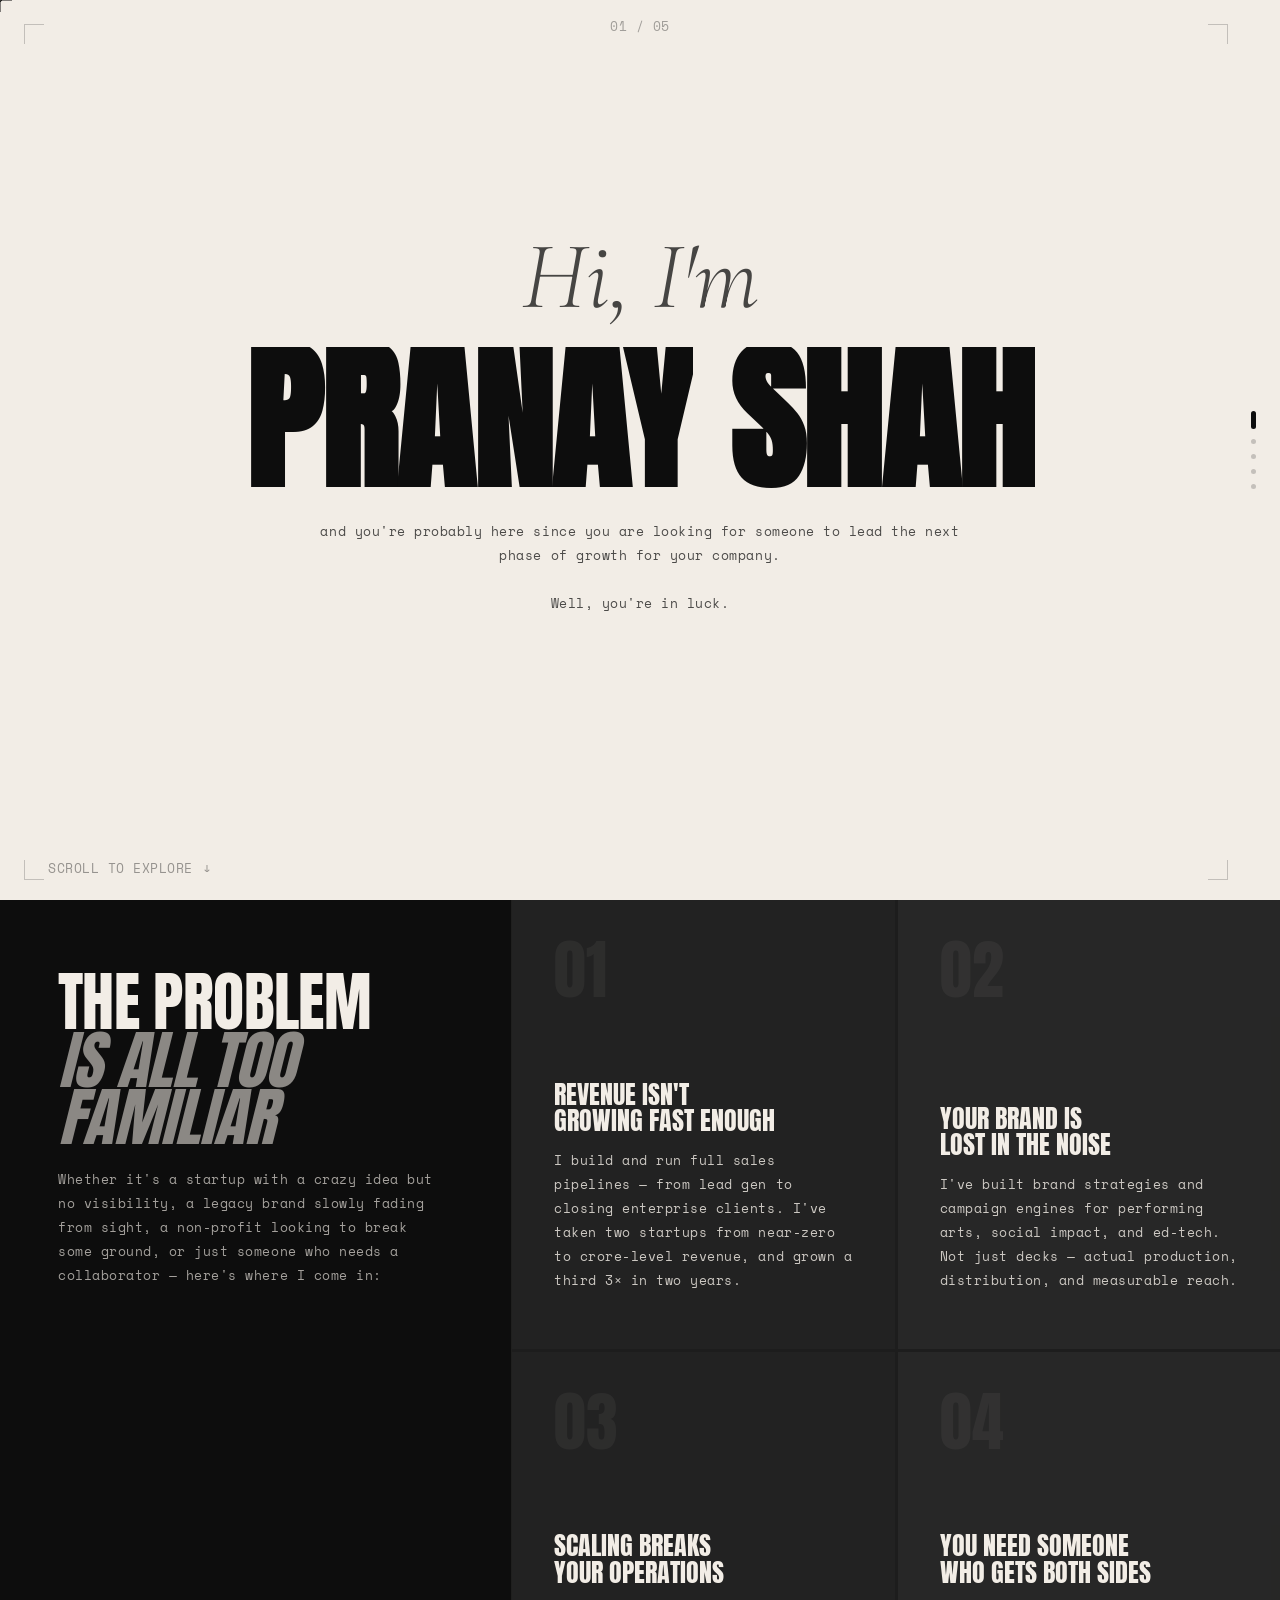
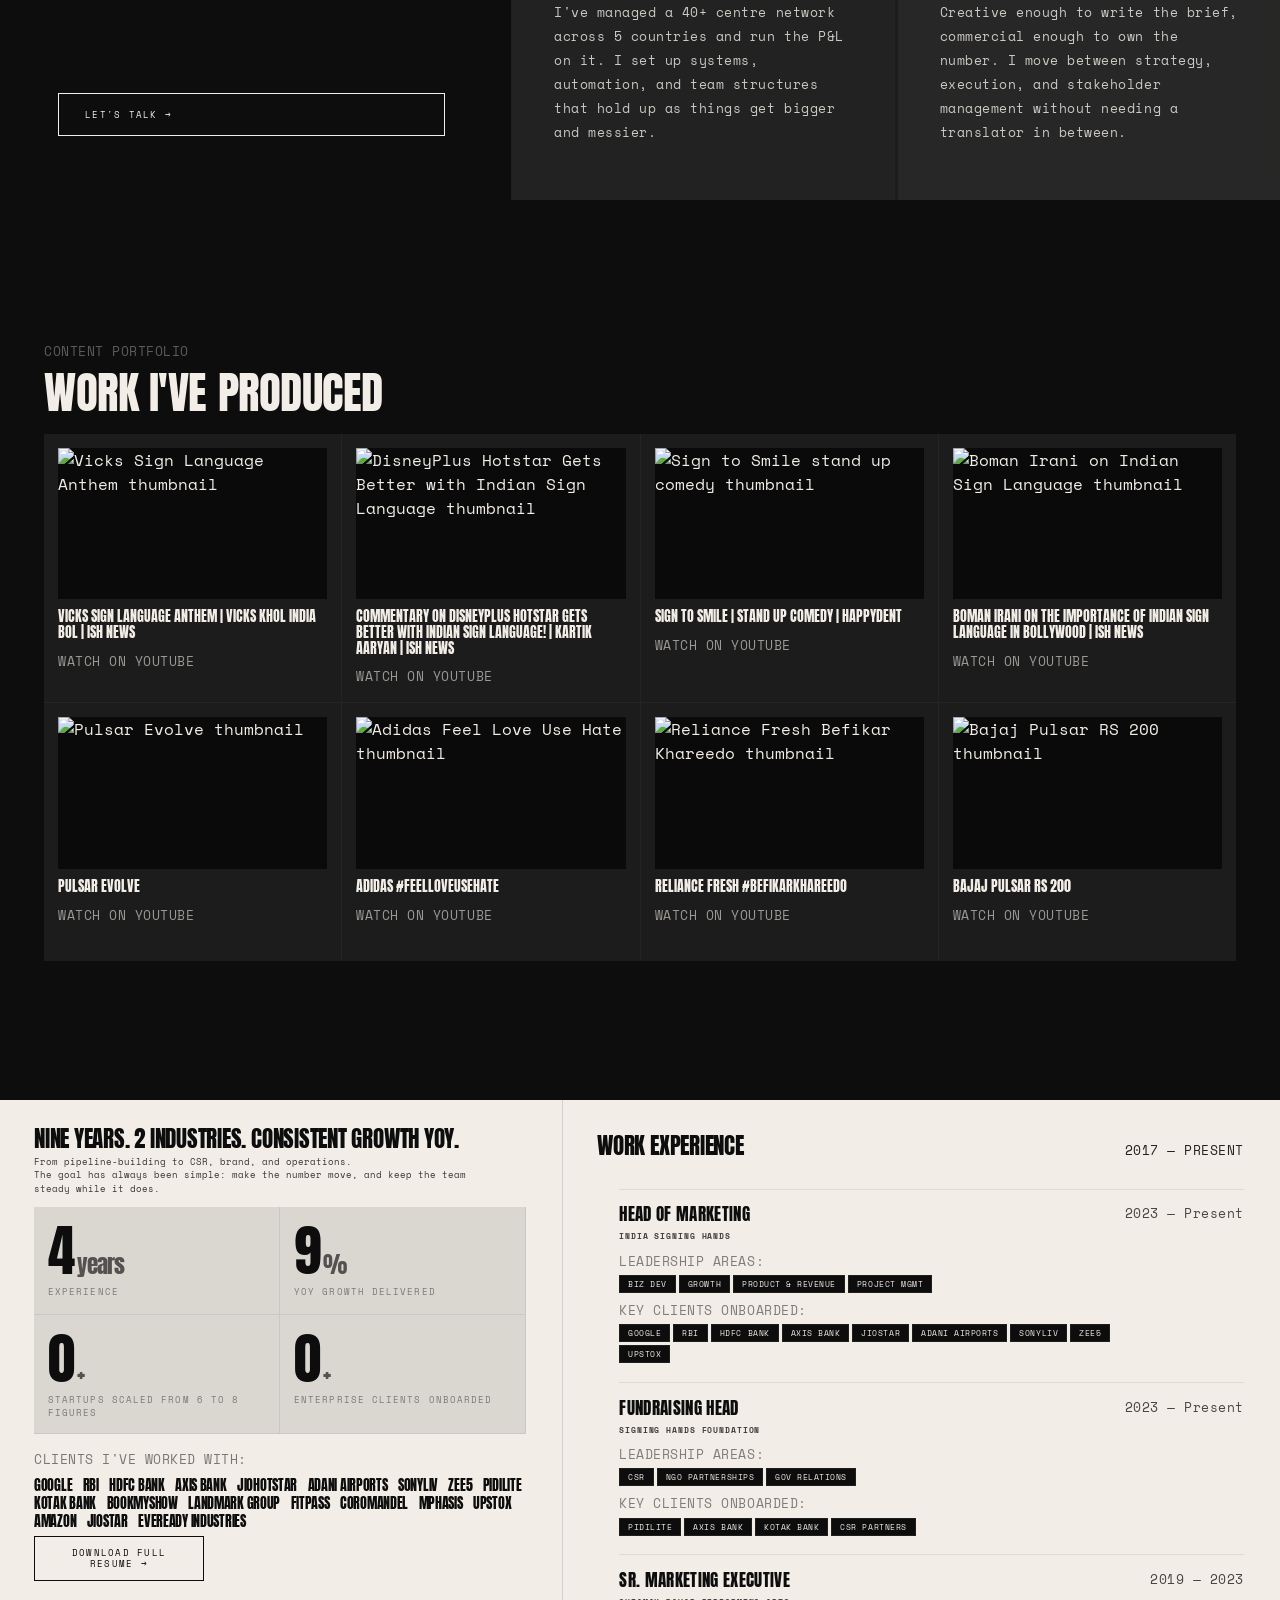
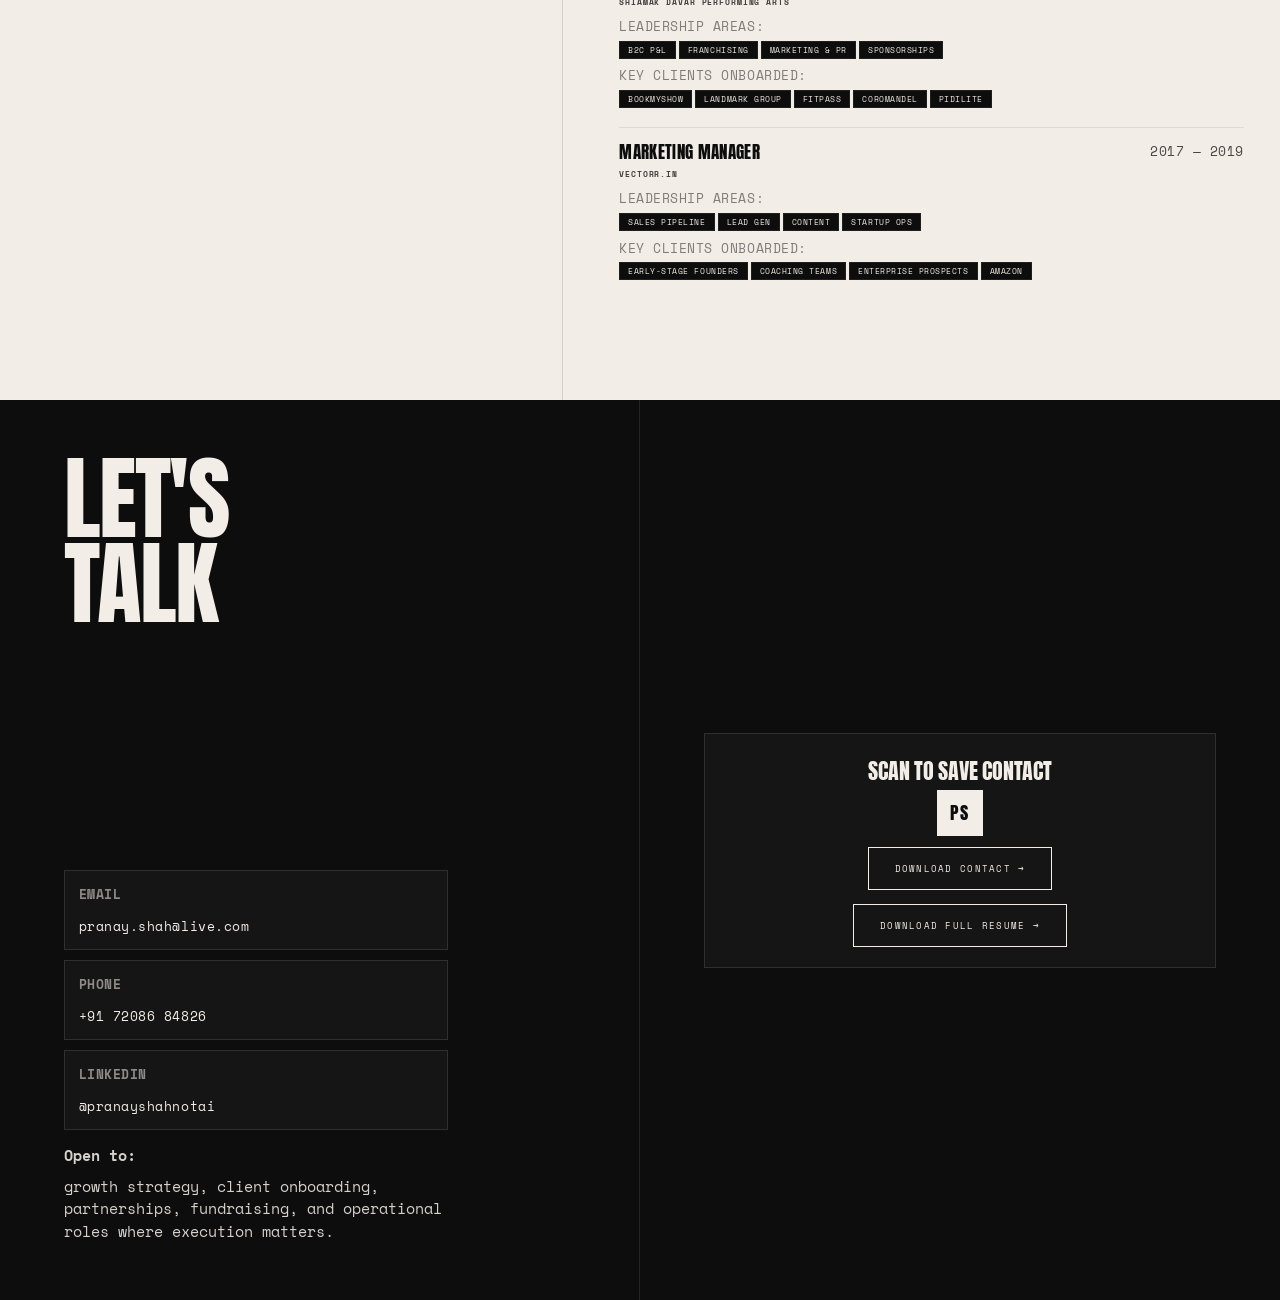
==== index.html @ 1b932277 "Place slide 4 stats block before work experience" ====
<!DOCTYPE html>
<html lang="en">

<head>
  <meta charset="UTF-8" />
  <meta name="viewport" content="width=device-width, initial-scale=1.0" />
  <title>Pranay Shah — Marketing & Business Development</title>
  <link rel="preconnect" href="https://fonts.googleapis.com" />
  <link
    href="https://fonts.googleapis.com/css2?family=Anton&family=Cormorant+Garamond:ital,wght@1,300&family=Space+Mono:ital,wght@0,400;0,700;1,400&display=swap"
    rel="stylesheet" />
  <script src="https://cdnjs.cloudflare.com/ajax/libs/qrcodejs/1.0.0/qrcode.min.js"></script>
  <style>
    :root {
      --light: #f2ede6;
      --dark: #0d0d0d;
      --mid: #1c1c1c;
      --bl: rgba(13, 13, 13, 0.1);
      --bd: rgba(242, 237, 230, 0.1);
      --ease: cubic-bezier(0.16, 1, 0.3, 1);
    }

    *,
    *::before,
    *::after {
      box-sizing: border-box;
      margin: 0;
      padding: 0;
    }

    html,
    body {
      width: 100%;
      min-height: 100%;
      background: var(--light);
      overflow-x: hidden;
      overflow-y: auto;
      scroll-behavior: smooth;
    }

    body {
      font-family: 'Space Mono', monospace;
      cursor: none;
    }

    /* CROSSHAIR */
    #xh {
      position: fixed;
      pointer-events: none;
      z-index: 9999;
      width: 24px;
      height: 24px;
      transform: translate(-50%, -50%);
    }

    #xh::before,
    #xh::after {
      content: '';
      position: absolute;
      background: var(--dark);
      transition: background .3s;
    }

    #xh::before {
      width: 1px;
      height: 100%;
      left: 50%;
      top: 0;
      transform: translateX(-50%);
    }

    #xh::after {
      width: 100%;
      height: 1px;
      top: 50%;
      left: 0;
      transform: translateY(-50%);
    }

    #xh .xc {
      position: absolute;
      width: 4px;
      height: 4px;
      border: 1px solid var(--dark);
      border-radius: 50%;
      top: 50%;
      left: 50%;
      transform: translate(-50%, -50%);
      background: transparent;
      transition: all .3s;
    }

    body.ind #xh::before,
    body.ind #xh::after {
      background: var(--light);
    }

    body.ind #xh .xc {
      border-color: var(--light);
    }

    body:has(a:hover, button:hover) #xh .xc {
      width: 10px;
      height: 10px;
      background: var(--dark);
    }

    body.ind:has(a:hover, button:hover) #xh .xc {
      background: var(--light);
    }

    /* TRACK */
    #vp {
      position: relative;
      width: 100%;
      overflow: visible;
    }

    #track {
      display: block;
      width: 100%;
      height: auto;
      transform: none !important;
    }

    /* PANELS */
    .panel {
      width: 100%;
      min-height: 100vh;
      position: relative;
      overflow: visible;
      display: flex;
      flex-direction: column;
    }

    .light {
      background: var(--light);
      color: var(--dark);
    }

    .dark {
      background: var(--dark);
      color: var(--light);
    }

    /* PROGRESS BAR */
    #pbar {
      position: fixed;
      bottom: 0;
      left: 0;
      height: 2px;
      background: var(--dark);
      z-index: 300;
      transform-origin: left;
      transform: scaleX(0);
      width: 100%;
      transition: background .4s;
    }

    body.ind #pbar {
      background: rgba(242, 237, 230, .6);
    }

    /* PANEL INDEX */
    #pidx {
      position: fixed;
      top: 14px;
      left: 50%;
      transform: translateX(-50%);
      font-family: 'Space Mono', monospace;
      font-size: 10px;
      letter-spacing: .18em;
      opacity: .35;
      z-index: 200;
      color: var(--dark);
      transition: color .4s;
      pointer-events: none;
    }

    body.ind #pidx {
      color: var(--light);
    }

    /* NAV DOTS */
    #dots {
      position: fixed;
      right: 24px;
      top: 50%;
      transform: translateY(-50%);
      display: flex;
      flex-direction: column;
      gap: 10px;
      z-index: 200;
    }

    .db {
      width: 5px;
      height: 5px;
      border-radius: 50%;
      background: rgba(13, 13, 13, .2);
      border: none;
      cursor: none;
      transition: all .3s;
    }

    .db.on {
      background: var(--dark);
      height: 18px;
      border-radius: 3px;
    }

    body.ind .db {
      background: rgba(242, 237, 230, .2);
    }

    body.ind .db.on {
      background: var(--light);
    }

    /* SCROLL HINT */
    #hint {
      position: fixed;
      bottom: 20px;
      left: 48px;
      font-family: 'Space Mono', monospace;
      font-size: 9px;
      letter-spacing: .18em;
      text-transform: uppercase;
      opacity: .4;
      z-index: 200;
      display: flex;
      align-items: center;
      gap: 10px;
      transition: opacity .5s, color .4s;
      color: var(--dark);
    }

    #hint.hide {
      opacity: 0;
      pointer-events: none;
    }

    body.ind #hint {
      color: var(--light);
    }

    .ha {
      animation: ap 1.5s ease-in-out infinite;
    }

    @keyframes ap {

      0%,
      100% {
        transform: translateY(0)
      }

      50% {
        transform: translateY(6px)
      }
    }

    /* SHARED */
    .sec-label {
      font-family: 'Space Mono', monospace;
      font-size: 9px;
      letter-spacing: .22em;
      text-transform: uppercase;
      opacity: .35;
    }

    .btn {
      display: inline-flex;
      align-items: center;
      gap: 10px;
      font-family: 'Space Mono', monospace;
      font-size: 9px;
      letter-spacing: .14em;
      text-transform: uppercase;
      padding: 14px 26px;
      cursor: none;
      transition: all .28s var(--ease);
      border: 1px solid var(--dark);
      color: var(--dark);
      background: transparent;
      text-decoration: none;
    }

    .btn:hover {
      background: var(--dark);
      color: var(--light);
    }

    .btnl {
      border-color: var(--light);
      color: var(--light);
    }

    .btnl:hover {
      background: var(--light);
      color: var(--dark);
    }

    .corner {
      position: absolute;
      width: 20px;
      height: 20px;
      opacity: .2;
      z-index: 10;
    }

    .corner.tl {
      top: 24px;
      left: 24px;
      border-top: 1px solid var(--dark);
      border-left: 1px solid var(--dark);
    }

    .corner.tr {
      top: 24px;
      right: 52px;
      border-top: 1px solid var(--dark);
      border-right: 1px solid var(--dark);
    }

    .corner.bl {
      bottom: 20px;
      left: 24px;
      border-bottom: 1px solid var(--dark);
      border-left: 1px solid var(--dark);
    }

    .corner.br {
      bottom: 20px;
      right: 52px;
      border-bottom: 1px solid var(--dark);
      border-right: 1px solid var(--dark);
    }

    /* ════════════════════════════
   S1 — HERO  (light bg)
════════════════════════════ */
    #p1 {
      justify-content: center;
      align-items: center;
      padding: 88px 80px 56px;
      overflow: visible;
      flex-direction: column;
    }

    .hero-above {
      width: 100%;
      display: flex;
      flex-direction: column;
      align-items: center;
      text-align: center;
      margin-top: 8px;
      gap: 22px;
    }

    .hero-hi {
      font-family: 'Cormorant Garamond', serif;
      font-style: italic;
      font-weight: 300;
      font-size: clamp(56px, 7.5vw, 108px);
      color: var(--dark);
      opacity: 0;
      transform: translateY(14px);
      transition: opacity .6s var(--ease) .3s, transform .6s var(--ease) .3s;
      margin-bottom: 0;
      line-height: 1;
    }

    .hero-hi.in {
      opacity: .75;
      transform: translateY(0);
    }

    .hero-name {
      font-family: 'Anton', sans-serif;
      font-size: clamp(83px, 12.65vw, 161px);
      line-height: .9;
      letter-spacing: -.01em;
      text-transform: uppercase;
      margin: 0;
    }

    .hw {
      display: inline-block;
      overflow: hidden;
    }

    .hw span {
      display: block;
      transform: translateY(110%);
      transition: transform .85s var(--ease);
    }

    .hw.in span {
      transform: translateY(0);
    }

    /* Para swap zone */
    .para-swap {
      position: relative;
      width: 100%;
      max-width: 640px;
      margin: 0 auto;
      min-height: 4.6em;
    }

    .para-a,
    .para-b {
      position: absolute;
      inset: 0;
      font-family: 'Space Mono', monospace;
      font-size: 13px;
      line-height: 1.85;
      letter-spacing: .04em;
      color: var(--dark);
      transition: opacity .45s var(--ease);
    }

    .para-a {
      opacity: 0;
    }

    .para-a.in {
      opacity: .72;
    }

    #p1.phase-two .para-a {
      opacity: 0;
    }

    .para-b {
      opacity: 0;
    }

    #p1.phase-two .para-b {
      opacity: .72;
    }

    .hero-scroll-hint {
      display: none;
    }

    /* Skill cards layer */
    .hero-cards-layer {
      position: relative;
      width: 100%;
      z-index: 5;
      background: var(--light);
      padding: 12px 80px 16px;
      border-top: none;
      border-bottom: 1px solid var(--bl);
      margin-top: 8px;
      opacity: 0;
      transform: translateY(10px);
      pointer-events: none;
      transition: opacity .45s var(--ease), transform .45s var(--ease);
    }

    #p1.phase-two .hero-cards-layer {
      opacity: 1;
      transform: translateY(0);
      pointer-events: auto;
    }

    /* Single row, 6 cards, name only */
    .skill-cards {
      display: flex;
      flex-direction: row;
      gap: 8px;
      width: 100%;
      max-width: 800px;
      margin: 0 auto 2px;
    }

    .sk-card {
      flex: 1;
      background: var(--dark);
      padding: 14px 10px;
      display: flex;
      align-items: center;
      justify-content: center;
      text-align: center;
      opacity: 0;
      transform: translateY(10px);
      transition: opacity .4s var(--ease), transform .4s var(--ease);
    }

    .sk-card.in {
      opacity: 1;
      transform: translateY(0);
    }

    .sk-card:hover {
      background: #222;
    }

    .sk-title {
      font-family: 'Anton', sans-serif;
      font-size: clamp(9px, 0.95vw, 12px);
      text-transform: uppercase;
      letter-spacing: .06em;
      color: var(--light);
      line-height: 1.2;
    }

    /* ════════════════════════════
   S2 — GOT A PROBLEM?  (dark bg)
════════════════════════════ */
    #p2 {
      padding: 0;
      flex-direction: row;
    }

    .p5-intro {
      width: 40%;
      flex-shrink: 0;
      padding: 74px 66px 64px 58px;
      display: flex;
      flex-direction: column;
      justify-content: space-between;
      border-right: 1px solid rgba(242, 237, 230, .08);
    }

    .p5-intro>div {
      display: flex;
      flex-direction: column;
      gap: 20px;
    }

    .p5-title {
      font-family: 'Anton', sans-serif;
      font-size: clamp(38px, 5vw, 68px);
      text-transform: uppercase;
      line-height: .9;
      letter-spacing: -.01em;
    }

    .p5-title span {
      display: block;
    }

    .p5-sub,
    .prob-a,
    .job-client-label,
    .contact-links a strong,
    .contact-links a span {
      font-family: 'Space Mono', monospace;
      font-size: 13px;
      line-height: 1.85;
      letter-spacing: .04em;
    }

    .p5-sub {
      opacity: .66;
      margin-top: 0;
      max-width: 52ch;
      width: 100%;
    }

    .p5-cards-wrap {
      flex: 1;
      display: grid;
      grid-template-columns: 1fr 1fr;
      gap: 3px;
      background: rgba(242, 237, 230, .07);
    }

    .problem-copy {
      max-width: 30ch;
      font-family: 'Space Mono', monospace;
      font-size: 13px;
      line-height: 1.85;
      letter-spacing: .04em;
      opacity: .64;
      margin-top: 0;
    }

    .prob-card {
      padding: 38px 42px 40px;
      display: flex;
      flex-direction: column;
      justify-content: space-between;
      position: relative;
      overflow: hidden;
      opacity: 0;
      transform: translateX(20px);
      transition: opacity .6s var(--ease), transform .6s var(--ease);
      cursor: none;
    }

    .prob-card.in {
      opacity: 1;
      transform: translateX(0);
    }

    .prob-card:nth-child(1) {
      background: rgba(255, 255, 255, .025);
    }

    .prob-card:nth-child(2) {
      background: rgba(255, 255, 255, .045);
    }

    .prob-card:nth-child(3) {
      background: rgba(255, 255, 255, .025);
    }

    .prob-card:nth-child(4) {
      background: rgba(255, 255, 255, .045);
    }

    .prob-card::after {
      content: '';
      position: absolute;
      inset: 0;
      background: rgba(242, 237, 230, .02);
      opacity: 0;
      transition: opacity .3s;
    }

    .prob-card:hover::after {
      opacity: 1;
    }

    .prob-num {
      font-family: 'Anton', sans-serif;
      font-size: 64px;
      line-height: 1;
      opacity: .05;
      margin-bottom: 14px;
    }

    .prob-q {
      font-family: 'Anton', sans-serif;
      font-size: clamp(18px, 2vw, 26px);
      text-transform: uppercase;
      line-height: 1.05;
      margin-bottom: 14px;
      color: var(--light);
    }

    .prob-a {
      opacity: .82;
      margin-bottom: 16px;
      color: var(--light);
      max-width: 44ch;
    }

    /* ════════════════════════════
   S3 — PORTFOLIO  (dark bg)
════════════════════════════ */
    #p3 {
      padding: 0;
      flex-direction: column;
      justify-content: center;
    }

    .port-wrap {
      width: 100%;
      height: 100%;
      display: flex;
      flex-direction: column;
      padding: 32px 44px;
    }

    .port-hdr {
      margin-bottom: 20px;
    }

    .port-label {
      font-family: 'Space Mono', monospace;
      font-size: 9px;
      letter-spacing: .22em;
      text-transform: uppercase;
      opacity: .35;
      color: var(--light);
      margin-bottom: 8px;
    }

    .port-title {
      font-family: 'Anton', sans-serif;
      font-size: clamp(28px, 3.5vw, 46px);
      text-transform: uppercase;
      line-height: .95;
      letter-spacing: -.01em;
      color: var(--light);
    }

    .port-grid {
      display: grid;
      grid-template-columns: repeat(4, 1fr);
      gap: 1px;
      background: var(--bd);
      flex: 1;
      min-height: 0;
    }

    .pv-card {
      background: var(--mid);
      display: flex;
      flex-direction: column;
      padding: 14px;
    }

    .pv-link {
      display: block;
      text-decoration: none;
      color: var(--light);
    }

    .pv-thumb-wrap {
      position: relative;
      width: 100%;
      padding-bottom: 56.25%;
      background: #0a0a0a;
      overflow: hidden;
    }

    .pv-thumb {
      position: absolute;
      inset: 0;
      width: 100%;
      height: 100%;
      object-fit: cover;
      transition: transform .35s var(--ease), opacity .35s var(--ease);
    }

    .pv-card:hover .pv-thumb {
      transform: scale(1.04);
      opacity: .9;
    }

    .pv-info {
      padding-top: 10px;
      min-height: 78px;
    }

    .pv-vidtitle {
      font-family: 'Anton', sans-serif;
      font-size: clamp(12px, 1.1vw, 15px);
      text-transform: uppercase;
      color: var(--light);
      line-height: 1.12;
      margin-bottom: 8px;
      display: -webkit-box;
      -webkit-line-clamp: 3;
      -webkit-box-orient: vertical;
      overflow: hidden;
    }

    .pv-cta {
      font-family: 'Space Mono', monospace;
      font-size: 8px;
      letter-spacing: .12em;
      text-transform: uppercase;
      color: var(--light);
      opacity: .6;
    }

    /* ════════════════════════════
   S4 — WORK + CLIENTS  (light bg)
════════════════════════════ */
    #p4 {
      padding: 0;
      display: grid;
      grid-template-columns: minmax(370px, 44%) minmax(0, 56%);
      align-items: stretch;
    }

    .work-col {
      padding: 28px 36px 26px 34px;
      display: flex;
      flex-direction: column;
      min-width: 0;
    }

    .work-col-hdr {
      display: flex;
      align-items: baseline;
      justify-content: space-between;
      padding-bottom: 11px;
      margin-bottom: 12px;
    }

    .work-col-title {
      font-family: 'Anton', sans-serif;
      font-size: clamp(20px, 1.8vw, 26px);
      text-transform: uppercase;
      letter-spacing: -.01em;
      color: var(--dark);
    }

    .jobs-list {
      display: flex;
      flex-direction: column;
      flex: 1;
      gap: .52rem;
    }

    .timeline-wrap {
      position: relative;
      padding-top: .18rem;
      padding-left: 14px;
      margin-left: 8px;
    }

    .job {
      display: grid;
      grid-template-columns: 1fr auto;
      padding: .72rem 0 .66rem;
      border: 0;
      border-top: 1px solid rgba(22, 38, 61, .09);
      border-radius: 0;
      background: transparent;
      opacity: 0;
      transform: translateY(12px);
      transition: opacity .5s var(--ease), transform .5s var(--ease);
      box-shadow: none;
    }

    .job-left {
      display: grid;
      gap: .18rem;
    }

    .job.in {
      opacity: 1;
      transform: translateY(0);
    }

    .job-role {
      font-family: 'Anton', sans-serif;
      font-size: clamp(15px, 1.3vw, 18px);
      text-transform: uppercase;
      letter-spacing: .02em;
      color: var(--dark);
      margin-bottom: 2px;
    }

    .job-co {
      font-family: 'Space Mono', monospace;
      font-size: 8px;
      line-height: 1.45;
      letter-spacing: .11em;
      text-transform: uppercase;
      color: var(--dark);
      opacity: .78;
      font-weight: 700;
      margin-bottom: 1px;
    }

    .job-tags {
      display: flex;
      flex-wrap: wrap;
      gap: 4px;
    }

    .jt {
      font-family: 'Space Mono', monospace;
      font-size: 7.5px;
      letter-spacing: .07em;
      text-transform: uppercase;
      padding: 3px 8px 2px;
      background: var(--dark);
      color: var(--light);
      border: 1px solid rgba(242, 237, 230, .08);
    }

    .job-right {
      text-align: right;
      padding-left: 10px;
    }

    .job-yr {
      font-family: 'Space Mono', monospace;
      font-size: 8px;
      color: var(--dark);
      opacity: .74;
      margin-bottom: 3px;
      letter-spacing: .08em;
    }

    .work-col-hdr .sec-label {
      color: var(--dark);
      opacity: .9;
    }

    /* Right column */
    .nums-col {
      padding: 28px 36px 26px 34px;
      display: flex;
      flex-direction: column;
      justify-content: flex-start;
      gap: 0;
      min-width: 0;
      border-right: 1px solid rgba(22, 38, 61, .14);
    }

    .nums-intro {
      margin-bottom: 12px;
    }

    .nums-title {
      font-family: 'Anton', sans-serif;
      font-size: clamp(20px, 1.8vw, 28px);
      text-transform: uppercase;
      line-height: .95;
      letter-spacing: -.01em;
      color: var(--dark);
      margin-bottom: 5px;
      max-width: 100%;
    }

    .nums-sub {
      font-family: 'Space Mono', monospace;
      font-size: 9px;
      line-height: 1.5;
      opacity: .82;
      color: var(--dark);
      max-width: 76ch;
    }

    .job-client-row {
      display: grid;
      gap: .15rem;
      margin-top: .12rem;
    }

    .job-client-label {
      text-transform: uppercase;
      opacity: .5;
      font-size: 7px;
      line-height: 1.45;
      letter-spacing: .12em;
    }

    .job-client-tags {
      display: flex;
      flex-wrap: wrap;
      gap: 3px;
    }

    .logo-section {
      margin-top: .85rem;
      display: grid;
      gap: 0.45rem;
    }

    .logo-label {
      font-family: 'Space Mono', monospace;
      font-size: 7px;
      letter-spacing: .16em;
      text-transform: uppercase;
      opacity: .52;
    }

    .logo-grid {
      display: flex;
      flex-wrap: wrap;
      align-items: flex-end;
      gap: .36rem .65rem;
    }

    .logo-chip {
      position: relative;
      padding: 0;
      color: var(--dark);
      text-align: left;
      font-family: 'Anton', sans-serif;
      font-size: clamp(13px, 1.1vw, 17px);
      line-height: .9;
      letter-spacing: -.02em;
      text-transform: uppercase;
      opacity: 0;
      transform: translateY(10px);
      animation: logoIn 700ms var(--ease) forwards paused;
      transition: transform .22s var(--ease), opacity .22s var(--ease), filter .22s var(--ease);
      filter: saturate(.95);
    }

    @keyframes logoIn {
      from {
        opacity: 0;
        transform: translateY(10px);
      }

      to {
        opacity: 1;
        transform: translateY(0);
      }
    }

    .logo-chip:nth-child(1) { animation-delay: 80ms; }
    .logo-chip:nth-child(2) { animation-delay: 140ms; }
    .logo-chip:nth-child(3) { animation-delay: 200ms; }
    .logo-chip:nth-child(4) { animation-delay: 260ms; }
    .logo-chip:nth-child(5) { animation-delay: 320ms; }
    .logo-chip:nth-child(6) { animation-delay: 380ms; }
    .logo-chip:nth-child(7) { animation-delay: 440ms; }
    .logo-chip:nth-child(8) { animation-delay: 500ms; }

    .logo-chip::after {
      content: none;
    }

    .logo-chip:hover {
      transform: translateY(-4px) scale(1.05);
      opacity: 1;
      filter: saturate(1.08);
    }

    .logo-chip.inview {
      animation-play-state: running;
    }

    .experience-grid {
      display: grid;
      grid-template-columns: 1fr 1.25fr;
      gap: 1rem;
      margin-bottom: 1.2rem;
    }

    .experience-stack {
      display: grid;
      gap: 1rem;
    }

    .contact-stack {
      display: grid;
      gap: .92rem;
      max-width: 24rem;
    }

    .contact-lead {
      font-family: 'Space Mono', monospace;
      font-size: 10px;
      line-height: 1.75;
      opacity: .62;
      max-width: 38ch;
    }

    .contact-actions {
      display: flex;
      flex-wrap: wrap;
      gap: .55rem;
    }

    .contact-links {
      display: grid;
      gap: .65rem;
    }

    .contact-links a {
      display: grid;
      gap: .25rem;
      padding: .68rem .86rem;
      border-radius: 0;
      border: 1px solid rgba(242, 237, 230, 0.12);
      background: rgba(255, 255, 255, 0.03);
      text-decoration: none;
      color: var(--light);
      transition: transform .2s ease, background-color .2s ease, border-color .2s ease;
    }

    .contact-links a:hover,
    .contact-links a:focus-visible {
      transform: translateY(-1px);
      background: rgba(255, 255, 255, 0.06);
      border-color: rgba(242, 237, 230, 0.2);
    }

    .contact-btn {
      display: inline-flex;
      align-items: center;
      gap: .45rem;
      padding: .72rem .96rem;
      border-radius: 0;
      background: rgba(242, 237, 230, 0.08);
      border: 1px solid rgba(242, 237, 230, 0.14);
      color: var(--light);
      font-family: 'Space Mono', monospace;
      font-size: 8px;
      letter-spacing: .14em;
      text-transform: uppercase;
      transition: transform .2s ease, background-color .2s ease, border-color .2s ease;
    }

    .contact-btn:hover,
    .contact-btn:focus-visible {
      transform: translateY(-1px);
      background: rgba(242, 237, 230, 0.14);
      border-color: rgba(242, 237, 230, 0.24);
    }

    .contact-note {
      display: grid;
      gap: .5rem;
      color: var(--light);
      opacity: .88;
      line-height: 1.55;
      font-size: .92rem;
    }

    .contact-note strong {
      color: var(--light);
    }

    .contact-qr-card {
      display: grid;
      gap: .9rem;
      align-content: start;
      padding: 1.25rem;
      border-radius: 0;
      border: 1px solid rgba(242, 237, 230, 0.12);
      background: rgba(255, 255, 255, 0.03);
    }

    .contact-qr-title {
      font-family: 'Anton', sans-serif;
      font-size: clamp(18px, 1.7vw, 24px);
      text-transform: uppercase;
      letter-spacing: -.01em;
    }

    .contact-qr-copy {
      display: none;
    }

    .qr-mark {
      position: relative;
      display: inline-block;
    }

    .qr-brand {
      position: absolute;
      inset: 50% auto auto 50%;
      transform: translate(-50%, -50%);
      width: 42px;
      height: 42px;
      display: grid;
      place-items: center;
      background: var(--light);
      color: var(--dark);
      font-family: 'Anton', sans-serif;
      font-size: 18px;
      letter-spacing: .08em;
      line-height: 1;
      pointer-events: none;
      box-shadow: 0 0 0 2px var(--light);
    }

    .contact-links a strong {
      display: block;
      text-transform: uppercase;
      opacity: .55;
      margin-bottom: 0.25rem;
    }

    .contact-links a span {
      opacity: 1;
    }

    #pidx,
    #hint,
    .sec-label,
    .port-label,
    .pv-cta,
    .logo-label,
    .job-yr,
    .jstat-lbl,
    .nl,
    .job-client-label,
    .contact-links a strong,
    .contact-links a span {
      font-family: 'Space Mono', monospace;
      font-size: 13px;
      line-height: 1.85;
      letter-spacing: .04em;
    }

    .nums-grid {
      display: grid;
      grid-template-columns: 1fr 1fr;
      gap: 0;
      background: var(--bl);
    }

    .nc {
      background: transparent;
      padding: 16px 14px 14px;
      min-height: 108px;
      opacity: 0;
      transform: translateY(12px);
      transition: opacity .5s var(--ease), transform .5s var(--ease);
      border-right: 1px solid rgba(22, 38, 61, .08);
      border-bottom: 1px solid rgba(22, 38, 61, .08);
      border-radius: 0;
      box-shadow: none;
    }

    .nc.in {
      opacity: 1;
      transform: translateY(0);
    }

    .nc.in:hover {
      background: rgba(22, 38, 61, .03);
      box-shadow: none;
      transform: translateY(-2px);
    }

    .nc.in:hover .nn,
    .nc.in:hover .nn span,
    .nc.in:hover .nl {
      color: var(--dark) !important;
      opacity: 1;
    }

    .nn {
      font-family: 'Anton', sans-serif;
      font-size: clamp(36px, 4.3vw, 60px);
      line-height: 1;
      letter-spacing: -.02em;
      display: flex;
      align-items: baseline;
      gap: 3px;
      color: var(--dark);
    }

    .nn .pre {
      font-size: .48em;
      opacity: .55;
    }

    .nn .suf {
      font-size: .42em;
      opacity: .65;
    }

    .nl {
      font-family: 'Space Mono', monospace;
      font-size: 9px;
      letter-spacing: .12em;
      text-transform: uppercase;
      opacity: .45;
      margin-top: 8px;
      line-height: 1.35;
      color: var(--dark);
    }

    /* ════════════════════════════
   S5 — CONTACT  (dark bg)
════════════════════════════ */
    #p5 {
      display: grid;
      grid-template-columns: 1fr 1fr;
      padding: 0;
    }

    .cl {
      padding: 56px 64px;
      display: flex;
      flex-direction: column;
      justify-content: space-between;
      border-right: 1px solid var(--bd);
    }

    .cr {
      padding: 56px 64px;
      display: flex;
      flex-direction: column;
      justify-content: center;
    }

    .cbig {
      font-family: 'Anton', sans-serif;
      font-size: clamp(46px, 7.2vw, 96px);
      text-transform: uppercase;
      letter-spacing: -.02em;
      line-height: .92;
      color: var(--light);
    }

    .cbig span {
      display: block;
      opacity: 0;
      transform: translateY(44px);
      transition: opacity .7s var(--ease), transform .7s var(--ease);
    }

    .cbig span.in {
      opacity: 1;
      transform: translateY(0);
    }

    .clinks {
      display: flex;
      flex-direction: column;
      gap: 14px;
    }

    .clr {
      display: flex;
      gap: 18px;
      align-items: flex-start;
      font-size: 12px;
      opacity: .72;
      color: var(--light);
    }

    .clr a {
      color: var(--light);
      text-decoration: none;
      transition: opacity .2s;
      font-family: 'Space Mono', monospace;
    }

    .clr a:hover {
      opacity: 1;
    }

    .cllbl {
      font-family: 'Space Mono', monospace;
      font-size: 8px;
      letter-spacing: .18em;
      text-transform: uppercase;
      opacity: .3;
      padding-top: 1px;
      min-width: 58px;
    }

    .qr-wrap {
      display: flex;
      flex-direction: column;
      align-items: center;
      gap: 14px;
    }

    .qr-label {
      font-family: 'Space Mono', monospace;
      font-size: 9px;
      letter-spacing: .22em;
      text-transform: uppercase;
      color: var(--light);
      opacity: .4;
    }

    .qr-sublabel {
      font-family: 'Space Mono', monospace;
      font-size: 8px;
      letter-spacing: .14em;
      text-transform: uppercase;
      color: var(--light);
      opacity: .25;
    }

    .resume-btn-right {
      width: max-content;
      max-width: 170px;
      padding: 10px 12px;
      margin-top: 8px;
      margin-left: 0;
      align-self: flex-start;
      justify-content: center;
      text-align: center;
      line-height: 1.25;
      white-space: normal;
    }

    #qr-code {
      padding: 12px;
      background: var(--light);
      line-height: 0;
    }

    #qr-code canvas,
    #qr-code img {
      display: block;
    }

    @media (max-width: 1200px) {
      .port-grid {
        grid-template-columns: repeat(3, 1fr);
      }
    }

    @media (max-width: 900px) {
      .port-grid {
        grid-template-columns: repeat(2, 1fr);
      }

      #p4 {
        display: grid;
        grid-template-columns: 1fr;
      }

      .port-wrap {
        padding: 28px;
      }

      .nums-col {
        width: 100%;
        flex: 0 0 auto;
        padding: 28px 28px 22px;
        border-right: none;
      }

      .work-col {
        width: 100%;
        border-left: none;
        border-top: 1px solid var(--bl);
        padding: 24px 28px 30px;
      }

      #p1 {
        padding: 72px 24px 30px;
      }

      .hero-cards-layer {
        padding: 10px 24px 14px;
        margin-top: 6px;
      }

      .skill-cards {
        display: grid;
        grid-template-columns: repeat(3, minmax(0, 1fr));
        gap: 8px;
        max-width: 700px;
      }

      #hint {
        left: 18px;
        bottom: 14px;
      }
    }

    @media (max-width: 640px) {
      .port-grid {
        grid-template-columns: 1fr;
      }

      #pidx {
        top: 10px;
      }

      #p1 {
        padding: 62px 16px 24px;
      }

      .hero-name {
        font-size: clamp(56px, 19vw, 94px);
        line-height: .92;
      }

      .hero-hi {
        font-size: clamp(42px, 13vw, 72px);
      }

      .para-swap {
        max-width: 100%;
        min-height: 5.8em;
        margin-top: 10px;
      }

      .para-a,
      .para-b {
        font-size: 12px;
        line-height: 1.7;
      }

      .hero-cards-layer {
        padding: 8px 12px 12px;
        margin-top: 6px;
      }

      .skill-cards {
        grid-template-columns: repeat(2, minmax(0, 1fr));
      }

      .sk-card {
        min-height: 56px;
      }

      #hint {
        left: 14px;
        bottom: 12px;
        font-size: 8px;
      }
    }
  </style>
</head>

<body>

  <div id="xh">
    <div class="xc"></div>
  </div>
  <div id="pbar"></div>
  <div id="pidx">01 / 05</div>
  <div id="dots"></div>
  <div id="hint"><span>Scroll to explore</span><span class="ha">↓</span></div>

  <div id="vp">
    <div id="track">

      <!-- ════════ S1 — HERO (light) ════════ -->
      <section class="panel light" id="p1" data-lbl="Intro">
        <div class="corner tl"></div>
        <div class="corner tr"></div>
        <div class="corner bl"></div>
        <div class="corner br"></div>

        <div class="hero-above" id="heroAbove">
          <div class="hero-hi" id="hhello">Hi, I'm</div>
          <h1 class="hero-name"
            style="font-family:'Anton',sans-serif;font-size:clamp(83px,12.65vw,161px);line-height:.9;letter-spacing:-.01em;text-transform:uppercase;margin:0;">
            <span class="hw" id="hw1"><span>Pranay</span></span>&nbsp;<span class="hw" id="hw2"><span>Shah</span></span>
          </h1>

          <div class="para-swap" id="paraSwap">
            <p class="para-a" id="paraA">
              and you're probably here since you are looking for someone to lead the next phase of growth for your
              company.
              <br> <br> Well, you're in luck.
            </p>
            <p class="para-b" id="paraB">
              a marketing &amp; growth expert with 9 years of experience in scaling businesses from 0 to 1 and then
              some.
              <br> <br> Here's what I do:
            </p>
          </div>

          <div class="hero-cards-layer" id="heroCardsLayer">
            <div class="skill-cards" id="hskillcards">
              <div class="sk-card">
                <div class="sk-title">Growth &amp; P&amp;L Leadership</div>
              </div>
              <div class="sk-card">
                <div class="sk-title">Marketing Automation</div>
              </div>
              <div class="sk-card">
                <div class="sk-title">Business Development</div>
              </div>
              <div class="sk-card">
                <div class="sk-title">Content Production</div>
              </div>
              <div class="sk-card">
                <div class="sk-title">Campaign Analytics</div>
              </div>
              <div class="sk-card">
                <div class="sk-title">Brand Strategy</div>
              </div>
            </div>
          </div>
      </section>

      <!-- ════════ S2 — GOT A PROBLEM? (dark) ════════ -->
      <section class="panel dark" id="p2" data-lbl="Solutions">
        <div class="p5-intro">
          <div>
            <div class="p5-title">
              <span>The problem</span>
              <span style="font-style:italic;opacity:.55;">is all too familiar</span>
            </div>
            <p class="p5-sub">Whether it's a startup with a crazy idea but no visibility, a legacy brand slowly fading
              from sight, a non-profit looking to break some ground, or just someone who needs a collaborator
              — here's where I come in:</p>
          </div>
          <a class="btn btnl" href="#" onclick="goTo(4);return false;">Let's Talk →</a>
        </div>
        <div class="p5-cards-wrap">
          <div class="prob-card" style="transition-delay:0s">
            <div class="prob-num">01</div>
            <div>
              <div class="prob-q">Revenue isn't<br>growing fast enough</div>
              <p class="prob-a">I build and run full sales pipelines — from lead gen to closing enterprise clients. I've
                taken two startups from near-zero to crore-level revenue, and grown a third 3× in two years.</p>
            </div>
          </div>
          <div class="prob-card" style="transition-delay:.1s">
            <div class="prob-num">02</div>
            <div>
              <div class="prob-q">Your brand is<br>lost in the noise</div>
              <p class="prob-a">I've built brand strategies and campaign engines for performing arts, social impact, and
                ed-tech. Not just decks — actual production, distribution, and measurable reach.</p>
            </div>
          </div>
          <div class="prob-card" style="transition-delay:.2s">
            <div class="prob-num">03</div>
            <div>
              <div class="prob-q">Scaling breaks<br>your operations</div>
              <p class="prob-a">I've managed a 40+ centre network across 5 countries and run the P&amp;L on it. I set up
                systems, automation, and team structures that hold up as things get bigger and messier.</p>
            </div>
          </div>
          <div class="prob-card" style="transition-delay:.3s">
            <div class="prob-num">04</div>
            <div>
              <div class="prob-q">You need someone<br>who gets both sides</div>
              <p class="prob-a">Creative enough to write the brief, commercial enough to own the number. I move between
                strategy, execution, and stakeholder management without needing a translator in between.</p>
            </div>
          </div>
        </div>
      </section>

      <!-- ════════ S3 — PORTFOLIO (dark) ════════ -->
      <section class="panel dark" id="p3" data-lbl="Portfolio">
        <div class="port-wrap">
          <div class="port-hdr">
            <div class="port-label">Content Portfolio</div>
            <div class="port-title">Work I've Produced</div>
          </div>
          <div class="port-grid">
            <div class="pv-card">
              <a class="pv-link" href="https://www.youtube.com/watch?v=AEw7O4xCayA" target="_blank"
                rel="noopener noreferrer">
                <div class="pv-thumb-wrap"><img class="pv-thumb" src="https://i.ytimg.com/vi/AEw7O4xCayA/hqdefault.jpg"
                    alt="Vicks Sign Language Anthem thumbnail"></div>
                <div class="pv-info">
                  <div class="pv-vidtitle">Vicks Sign Language Anthem | Vicks Khol India Bol | ISH News</div>
                  <div class="pv-cta">Watch on YouTube</div>
                </div>
              </a>
            </div>
            <div class="pv-card">
              <a class="pv-link" href="https://www.youtube.com/watch?v=VD0vpJYZpYI" target="_blank"
                rel="noopener noreferrer">
                <div class="pv-thumb-wrap"><img class="pv-thumb" src="https://i.ytimg.com/vi/VD0vpJYZpYI/hqdefault.jpg"
                    alt="DisneyPlus Hotstar Gets Better with Indian Sign Language thumbnail"></div>
                <div class="pv-info">
                  <div class="pv-vidtitle">Commentary on DisneyPlus Hotstar Gets Better with Indian Sign Language! |
                    Kartik Aaryan | ISH News</div>
                  <div class="pv-cta">Watch on YouTube</div>
                </div>
              </a>
            </div>
            <div class="pv-card">
              <a class="pv-link" href="https://www.youtube.com/watch?v=GKj3PDrQyWo" target="_blank"
                rel="noopener noreferrer">
                <div class="pv-thumb-wrap"><img class="pv-thumb" src="https://i.ytimg.com/vi/GKj3PDrQyWo/hqdefault.jpg"
                    alt="Sign to Smile stand up comedy thumbnail"></div>
                <div class="pv-info">
                  <div class="pv-vidtitle">SIGN TO SMILE | STAND UP COMEDY | HAPPYDENT</div>
                  <div class="pv-cta">Watch on YouTube</div>
                </div>
              </a>
            </div>
            <div class="pv-card">
              <a class="pv-link" href="https://www.youtube.com/watch?v=uxlOsdulOyo" target="_blank"
                rel="noopener noreferrer">
                <div class="pv-thumb-wrap"><img class="pv-thumb" src="https://i.ytimg.com/vi/uxlOsdulOyo/hqdefault.jpg"
                    alt="Boman Irani on Indian Sign Language thumbnail"></div>
                <div class="pv-info">
                  <div class="pv-vidtitle">Boman Irani on the Importance of Indian Sign Language in Bollywood | ISH News
                  </div>
                  <div class="pv-cta">Watch on YouTube</div>
                </div>
              </a>
            </div>
            <div class="pv-card">
              <a class="pv-link" href="https://www.youtube.com/watch?v=0UPggXQvl9M" target="_blank"
                rel="noopener noreferrer">
                <div class="pv-thumb-wrap"><img class="pv-thumb" src="https://i.ytimg.com/vi/0UPggXQvl9M/hqdefault.jpg"
                    alt="Pulsar Evolve thumbnail"></div>
                <div class="pv-info">
                  <div class="pv-vidtitle">Pulsar Evolve</div>
                  <div class="pv-cta">Watch on YouTube</div>
                </div>
              </a>
            </div>
            <div class="pv-card">
              <a class="pv-link" href="https://www.youtube.com/watch?v=0_sjnVaemY4" target="_blank"
                rel="noopener noreferrer">
                <div class="pv-thumb-wrap"><img class="pv-thumb" src="https://i.ytimg.com/vi/0_sjnVaemY4/hqdefault.jpg"
                    alt="Adidas Feel Love Use Hate thumbnail"></div>
                <div class="pv-info">
                  <div class="pv-vidtitle">Adidas #FeelLoveUseHate</div>
                  <div class="pv-cta">Watch on YouTube</div>
                </div>
              </a>
            </div>
            <div class="pv-card">
              <a class="pv-link" href="https://www.youtube.com/watch?v=AfU2doDa2vw" target="_blank"
                rel="noopener noreferrer">
                <div class="pv-thumb-wrap"><img class="pv-thumb" src="https://i.ytimg.com/vi/AfU2doDa2vw/hqdefault.jpg"
                    alt="Reliance Fresh Befikar Khareedo thumbnail"></div>
                <div class="pv-info">
                  <div class="pv-vidtitle">Reliance Fresh #BefikarKhareedo</div>
                  <div class="pv-cta">Watch on YouTube</div>
                </div>
              </a>
            </div>
            <div class="pv-card">
              <a class="pv-link" href="https://www.youtube.com/watch?v=BBmSLjm7qF0" target="_blank"
                rel="noopener noreferrer">
                <div class="pv-thumb-wrap"><img class="pv-thumb" src="https://i.ytimg.com/vi/BBmSLjm7qF0/hqdefault.jpg"
                    alt="Bajaj Pulsar RS 200 thumbnail"></div>
                <div class="pv-info">
                  <div class="pv-vidtitle">Bajaj Pulsar RS 200</div>
                  <div class="pv-cta">Watch on YouTube</div>
                </div>
              </a>
            </div>
          </div>
        </div>
      </section>

      <!-- ════════ S4 — WORK + CLIENTS (light) ════════ -->
      <section class="panel light" id="p4" data-lbl="Work">

        <div class="nums-col">
          <div class="nums-intro">
            <div class="nums-title">Nine years. 2 industries. Consistent growth YoY.</div>
            <p class="nums-sub">From pipeline-building to CSR, brand, and operations.<br>The goal has always been simple: make the number move, and keep the team steady while it does.</p>
          </div>
          <div class="nums-grid">
            <div class="nc" data-n="9" style="transition-delay:0s">
              <div class="nn"><span class="cnt">0</span><span class="suf">years</span></div>
              <div class="nl">Experience</div>
            </div>
            <div class="nc" data-n="30" style="transition-delay:.08s">
              <div class="nn"><span class="cnt">0</span><span class="suf">%</span></div>
              <div class="nl">YoY growth delivered</div>
            </div>
            <div class="nc" data-n="3" style="transition-delay:.16s">
              <div class="nn"><span class="cnt">0</span><span class="suf">+</span></div>
              <div class="nl">Startups scaled from 6 to 8 figures</div>
            </div>
            <div class="nc" data-n="15" style="transition-delay:.24s">
              <div class="nn"><span class="cnt">0</span><span class="suf">+</span></div>
              <div class="nl">Enterprise clients onboarded</div>
            </div>
          </div>
          <div class="logo-section">
            <div class="logo-label">Clients I&apos;ve worked with:</div>
            <div class="logo-grid">
              <div class="logo-chip">Google</div>
              <div class="logo-chip">RBI</div>
              <div class="logo-chip">HDFC Bank</div>
              <div class="logo-chip">Axis Bank</div>
              <div class="logo-chip">JioHotstar</div>
              <div class="logo-chip">Adani Airports</div>
              <div class="logo-chip">SonyLIV</div>
              <div class="logo-chip">Zee5</div>
              <div class="logo-chip">Pidilite</div>
              <div class="logo-chip">Kotak Bank</div>
              <div class="logo-chip">BookMyShow</div>
              <div class="logo-chip">Landmark Group</div>
              <div class="logo-chip">Fitpass</div>
              <div class="logo-chip">Coromandel</div>
              <div class="logo-chip">MPhasis</div>
              <div class="logo-chip">Upstox</div>
              <div class="logo-chip">Amazon</div>
              <div class="logo-chip">JioStar</div>
              <div class="logo-chip">Eveready Industries</div>
            </div>
          </div>
          <a href="./Pranay_Shah_Resume_2_0.pdf" target="_blank" class="btn resume-btn-right" download>Download full
            resume →</a>
        </div>

        <!-- Right: job list with per-role achievements -->
        <div class="work-col">
          <div class="work-col-hdr">
            <div class="work-col-title">Work Experience</div>
            <span class="sec-label">2017 — Present</span>
          </div>

          <div class="timeline-wrap">
            <div class="jobs-list">
              <!-- ISH -->
              <div class="job" style="transition-delay:0s">
                <div class="job-left">
                  <div class="job-role">Head of Marketing</div>
                  <div class="job-co">India Signing Hands</div>
                  <div class="job-client-row">
                    <div class="job-client-label">Leadership areas:</div>
                    <div class="job-client-tags"><span class="jt">Biz Dev</span><span class="jt">Growth</span><span
                        class="jt">Product &amp; Revenue</span><span class="jt">Project Mgmt</span></div>
                  </div>
                  <div class="job-client-row">
                    <div class="job-client-label">Key clients onboarded:</div>
                    <div class="job-client-tags"><span class="jt">Google</span><span class="jt">RBI</span><span
                        class="jt">HDFC Bank</span><span class="jt">Axis Bank</span><span class="jt">JioStar</span><span
                        class="jt">Adani Airports</span><span class="jt">SonyLIV</span><span class="jt">Zee5</span><span
                        class="jt">Upstox</span></div>
                  </div>
                </div>
                <div class="job-right">
                  <div class="job-yr">2023 — Present</div>
                </div>
              </div>

              <!-- SHF -->
              <div class="job" style="transition-delay:.07s">
                <div class="job-left">
                  <div class="job-role">Fundraising Head</div>
                  <div class="job-co">Signing Hands Foundation</div>
                  <div class="job-client-row">
                    <div class="job-client-label">Leadership areas:</div>
                    <div class="job-client-tags"><span class="jt">CSR</span><span class="jt">NGO Partnerships</span><span
                        class="jt">Gov Relations</span></div>
                  </div>
                  <div class="job-client-row">
                    <div class="job-client-label">Key clients onboarded:</div>
                    <div class="job-client-tags"><span class="jt">Pidilite</span><span class="jt">Axis Bank</span><span
                        class="jt">Kotak Bank</span><span class="jt">CSR partners</span></div>
                  </div>
                </div>
                <div class="job-right">
                  <div class="job-yr">2023 — Present</div>
                </div>
              </div>

              <!-- Shiamak -->
              <div class="job" style="transition-delay:.14s">
                <div class="job-left">
                  <div class="job-role">Sr. Marketing Executive</div>
                  <div class="job-co">Shiamak Davar Performing Arts</div>
                  <div class="job-client-row">
                    <div class="job-client-label">Leadership areas:</div>
                    <div class="job-client-tags"><span class="jt">B2C P&amp;L</span><span class="jt">Franchising</span><span
                        class="jt">Marketing &amp; PR</span><span class="jt">Sponsorships</span></div>
                  </div>
                  <div class="job-client-row">
                    <div class="job-client-label">Key clients onboarded:</div>
                    <div class="job-client-tags"><span class="jt">BookMyShow</span><span class="jt">Landmark Group</span><span
                        class="jt">Fitpass</span><span class="jt">Coromandel</span><span class="jt">Pidilite</span></div>
                  </div>
                </div>
                <div class="job-right">
                  <div class="job-yr">2019 — 2023</div>
                </div>
              </div>

              <!-- Vectorr -->
              <div class="job" style="transition-delay:.21s">
                <div class="job-left">
                  <div class="job-role">Marketing Manager</div>
                  <div class="job-co">Vectorr.in</div>
                  <div class="job-client-row">
                    <div class="job-client-label">Leadership areas:</div>
                    <div class="job-client-tags"><span class="jt">Sales Pipeline</span><span class="jt">Lead Gen</span><span
                        class="jt">Content</span><span class="jt">Startup Ops</span></div>
                  </div>
                  <div class="job-client-row">
                    <div class="job-client-label">Key clients onboarded:</div>
                    <div class="job-client-tags"><span class="jt">Early-stage founders</span><span class="jt">Coaching
                        teams</span><span class="jt">Enterprise prospects</span><span class="jt">Amazon</span></div>
                  </div>
                </div>
                <div class="job-right">
                  <div class="job-yr">2017 — 2019</div>
                </div>
              </div>
            </div>
          </div>
        </div>

      </section>

      <!-- ════════ S5 — CONTACT (dark) ════════ -->
      <section class="panel dark" id="p5" data-lbl="Contact">
        <div class="cl">
          <div class="cbig">
            <span id="ct1" style="transition-delay:0s">Let's</span>
            <span id="ct2" style="transition-delay:.1s">talk</span>
            <span id="ct3" style="transition-delay:.2s">business.</span>
          </div>
          <div class="contact-stack">
            <div class="contact-links">
              <a href="mailto:pranay.shah@live.com">
                <strong>Email</strong>
                <span>pranay.shah@live.com</span>
              </a>
              <a href="tel:+917208684826">
                <strong>Phone</strong>
                <span>+91 72086 84826</span>
              </a>
              <a href="https://linkedin.com/in/pranayshahnotai" target="_blank" rel="noopener noreferrer">
                <strong>LinkedIn</strong>
                <span>@pranayshahnotai</span>
              </a>
            </div>
            <div class="contact-note">
              <strong>Open to:</strong>
              <span>growth strategy, client onboarding, partnerships, fundraising, and operational roles where
                execution matters.</span>
            </div>
          </div>
        </div>
        <div class="cr">
          <div class="contact-qr-card">
            <div class="qr-wrap">
              <div class="contact-qr-title">Scan to save contact</div>
              <div class="qr-mark">
                <div id="qr-code"></div>
                <div class="qr-brand">PS</div>
              </div>
              <a class="btn btnl" href="./pranay-shah.vcf" download style="margin-top:8px;">Download contact →</a>
              <a class="btn btnl" href="./Pranay_Shah_Resume_2_0.pdf" download style="margin-top:0;">Download full
                resume →</a>
            </div>
          </div>
        </div>
      </section>

    </div>
  </div>

  <script>
    const panels = Array.from(document.querySelectorAll('#track > section'));
    const N = panels.length;
    const dotsEl = document.getElementById('dots');
    const pidxEl = document.getElementById('pidx');
    const pbarEl = document.getElementById('pbar');
    const hintEl = document.getElementById('hint');

    const p1 = document.getElementById('p1');
    const paraA = document.getElementById('paraA');
    const skillCards = Array.from(document.querySelectorAll('.sk-card'));

    let active = 0;
    let p1CardsAnimated = false;
    const fired = new Set();

    panels.forEach((p, i) => {
      const b = document.createElement('button');
      b.className = 'db' + (i === 0 ? ' on' : '');
      b.title = p.dataset.lbl || i + 1;
      b.addEventListener('click', () => goTo(i));
      dotsEl.appendChild(b);
    });

    function goTo(i) {
      panels[i]?.scrollIntoView({ behavior: 'smooth', block: 'start' });
    }
    window.goTo = goTo;

    function setActive(i) {
      active = i;
      dotsEl.querySelectorAll('.db').forEach((d, idx) => d.classList.toggle('on', idx === i));
      pidxEl.textContent = String(i + 1).padStart(2, '0') + ' / ' + String(N).padStart(2, '0');
      document.body.classList.toggle('ind', panels[i].classList.contains('dark'));
      hintEl.classList.toggle('hide', i >= 3);
    }

    function updateProgress() {
      const maxScroll = Math.max(1, document.documentElement.scrollHeight - window.innerHeight);
      const ratio = Math.min(1, Math.max(0, window.scrollY / maxScroll));
      pbarEl.style.transform = `scaleX(${ratio})`;
    }

    function updateP1Phase() {
      if (!p1) return;
      const p1Top = p1.getBoundingClientRect().top;
      const threshold = Math.max(12, window.innerHeight * 0.02);
      const phaseTwo = (-p1Top) > threshold;

      p1.classList.toggle('phase-two', phaseTwo);

      if (phaseTwo && !p1CardsAnimated) {
        skillCards.forEach((card, idx) => {
          setTimeout(() => card.classList.add('in'), idx * 55);
        });
        p1CardsAnimated = true;
      }

      if (!phaseTwo) {
        skillCards.forEach(card => card.classList.remove('in'));
        p1CardsAnimated = false;
      }
    }

    function fire(i) {
      if (fired.has(i)) return;
      fired.add(i);
      const p = panels[i];
      p.querySelectorAll('.prob-card,.job,.nc').forEach(el => el.classList.add('in'));

      if (i === 0) {
        setTimeout(() => document.getElementById('hhello')?.classList.add('in'), 180);
        setTimeout(() => document.getElementById('hw1')?.classList.add('in'), 580);
        setTimeout(() => document.getElementById('hw2')?.classList.add('in'), 960);
        setTimeout(() => paraA?.classList.add('in'), 1460);
      }

      if (i === 3) {
        p.querySelectorAll('.nc[data-n]').forEach((el, j) => {
          const n = parseInt(el.dataset.n, 10);
          setTimeout(() => cntUp(el.querySelector('.cnt'), n), j * 100 + 300);
        });
        p.querySelectorAll('.logo-chip').forEach((el, j) => {
          setTimeout(() => el.classList.add('inview'), 500 + j * 60);
        });
      }

      if (i === 4) {
        ['ct1', 'ct2', 'ct3'].forEach((id, j) => {
          setTimeout(() => document.getElementById(id)?.classList.add('in'), j * 100 + 150);
        });
      }
    }

    function cntUp(el, target, dur = 900) {
      if (!el) return;
      let s = null;
      (function step(ts) {
        if (!s) s = ts;
        const prog = Math.min((ts - s) / dur, 1);
        el.textContent = Math.floor((1 - Math.pow(1 - prog, 3)) * target);
        if (prog < 1) requestAnimationFrame(step);
        else el.textContent = target;
      })(performance.now());
    }

    const visibilityObserver = new IntersectionObserver((entries) => {
      let best = null;
      for (const entry of entries) {
        if (!entry.isIntersecting) continue;
        if (!best || entry.intersectionRatio > best.intersectionRatio) {
          best = entry;
        }
      }

      if (best) {
        const idx = panels.indexOf(best.target);
        if (idx !== -1 && idx !== active) {
          setActive(idx);
        }
      }
    }, { threshold: [0.4, 0.6, 0.8] });

    const fireObserver = new IntersectionObserver((entries) => {
      entries.forEach(entry => {
        if (entry.isIntersecting && entry.intersectionRatio >= 0.25) {
          const idx = panels.indexOf(entry.target);
          if (idx !== -1) fire(idx);
        }
      });
    }, { threshold: [0.25] });

    panels.forEach(p => {
      visibilityObserver.observe(p);
      fireObserver.observe(p);
    });

    window.addEventListener('scroll', () => {
      updateProgress();
      updateP1Phase();
    }, { passive: true });
    window.addEventListener('resize', () => {
      updateProgress();
      updateP1Phase();
    });

    setActive(0);
    fire(0);
    updateProgress();
    updateP1Phase();

    /* Cursor */
    const xh = document.getElementById('xh');
    document.addEventListener('mousemove', e => {
      xh.style.left = e.clientX + 'px';
      xh.style.top = e.clientY + 'px';
    });

    /* QR */
    window.addEventListener('DOMContentLoaded', () => {
      new QRCode(document.getElementById('qr-code'), {
        text: 'https://pranay-shah-live.github.io/portfolio/pranay-shah.vcf',
        width: 160,
        height: 160,
        colorDark: '#0d0d0d',
        colorLight: '#f2ede6',
        correctLevel: QRCode.CorrectLevel.H
      });
    });
  </script>
</body>

</html>
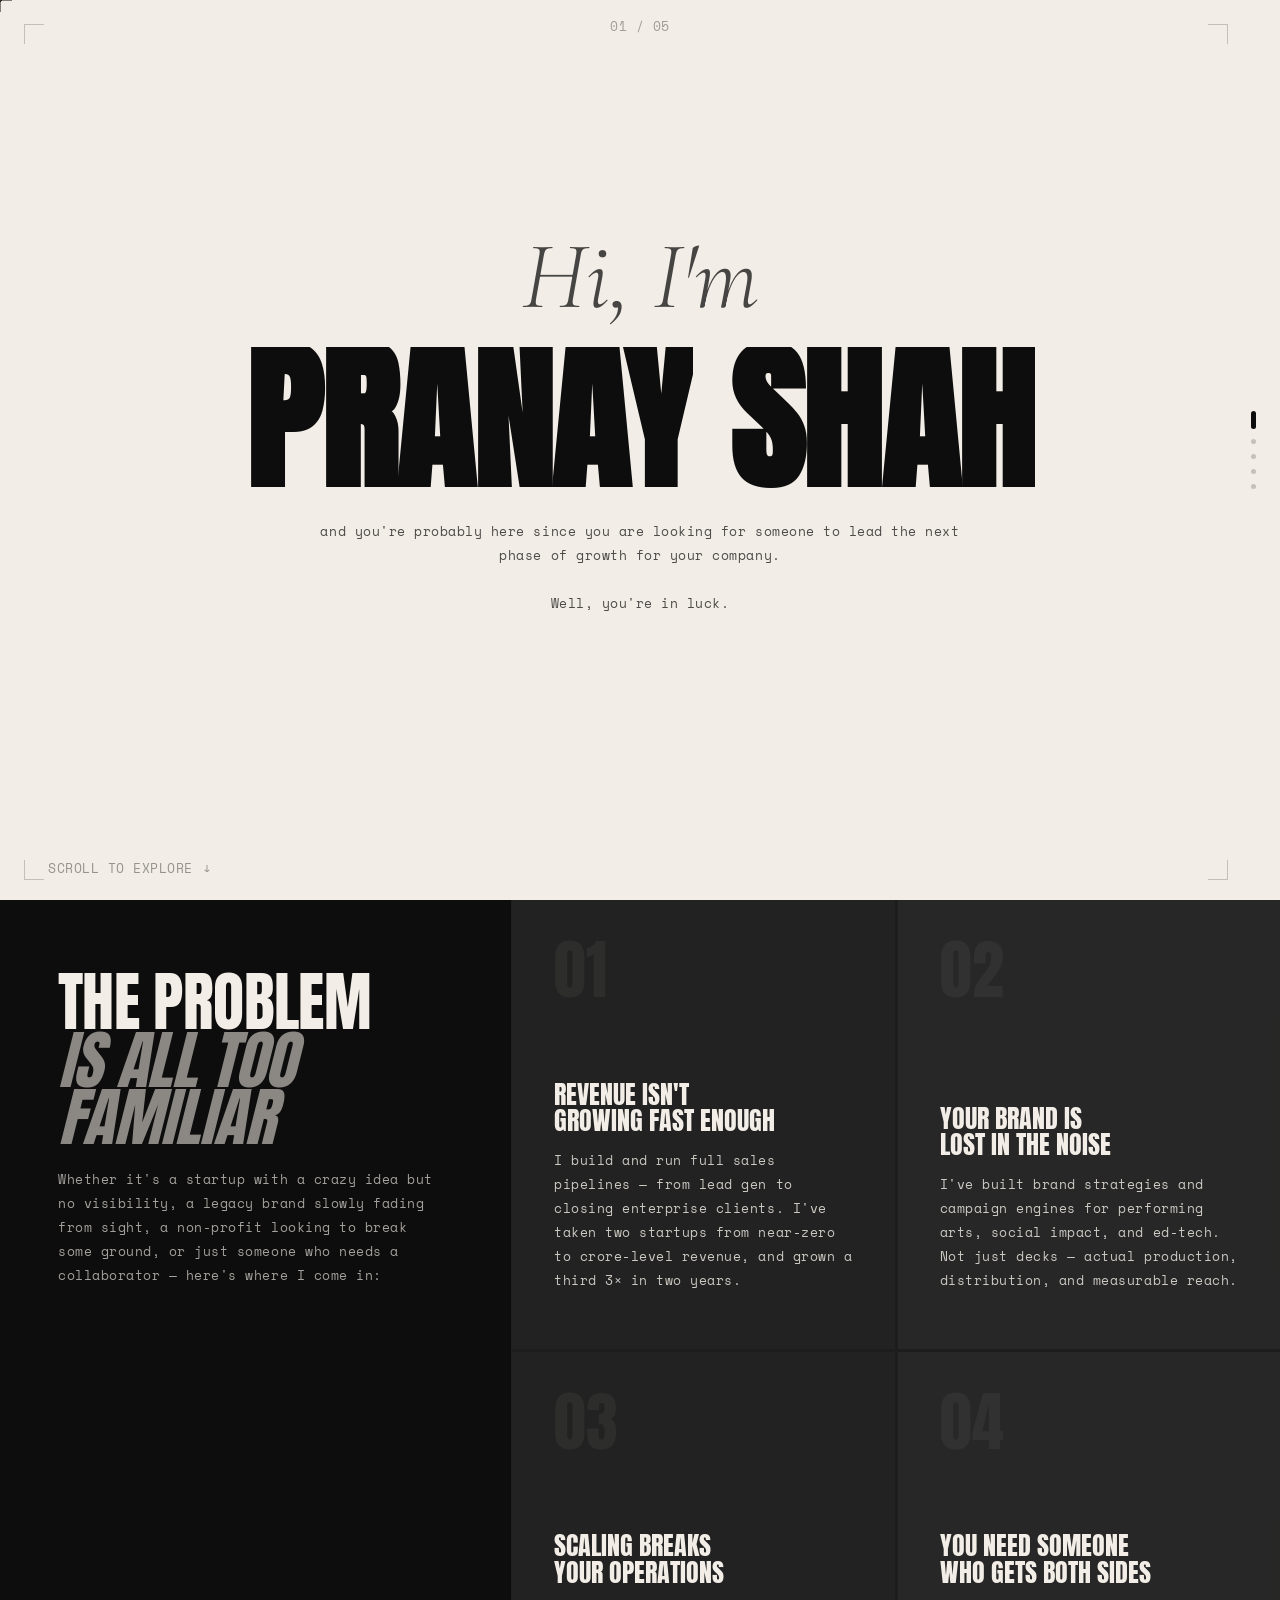
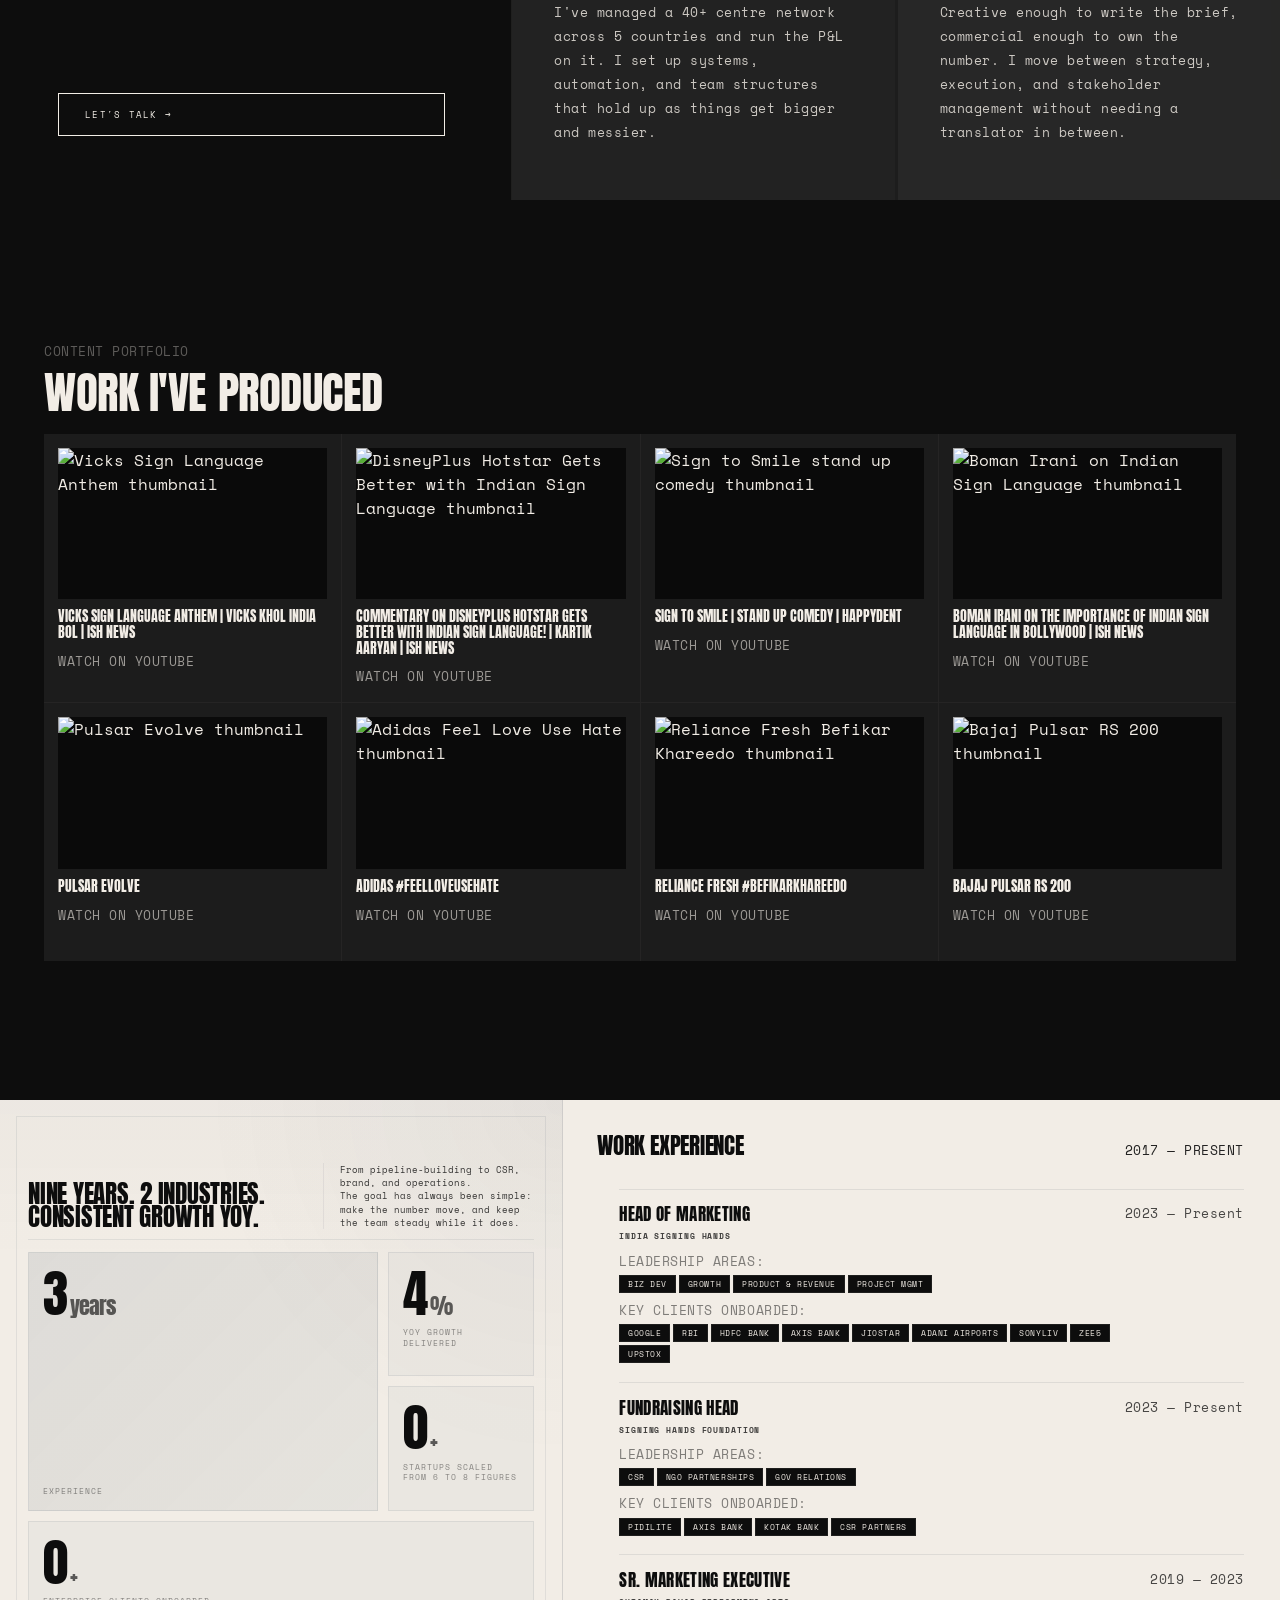
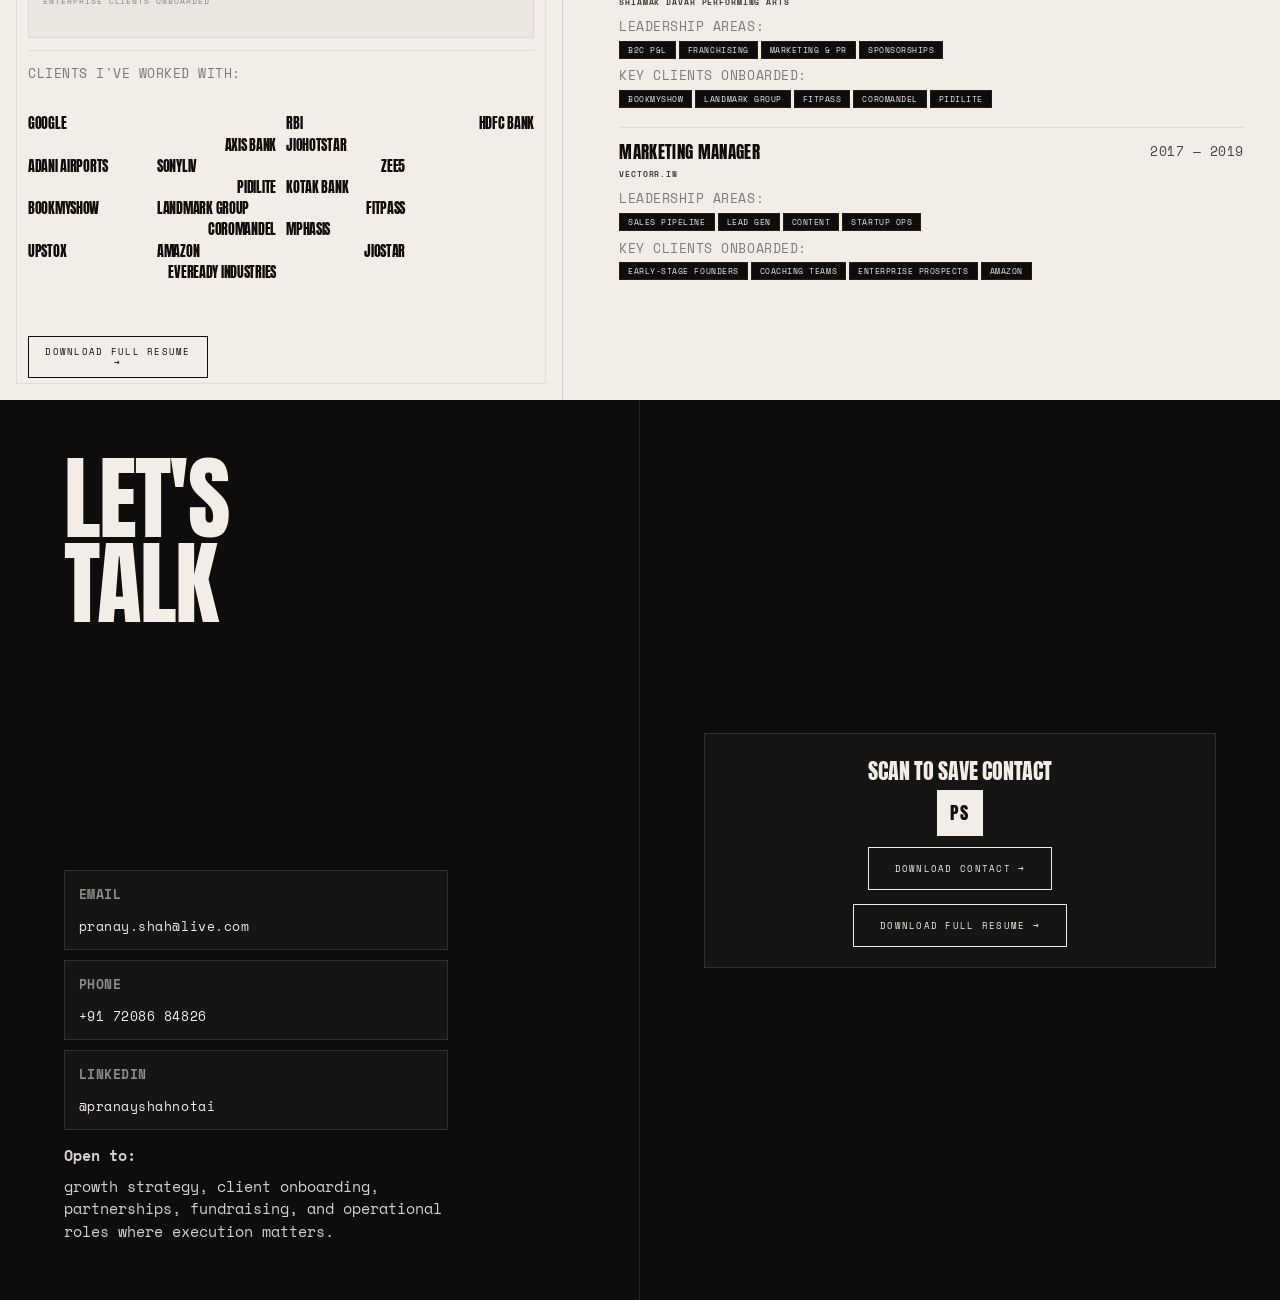
==== commit 631122ee: "Redesign slide 4 left panel" ====
--- a/index.html
+++ b/index.html
@@ -892,37 +892,67 @@
 
     /* Right column */
     .nums-col {
-      padding: 28px 36px 26px 34px;
-      display: flex;
-      flex-direction: column;
+      position: relative;
+      padding: 22px 28px 22px 28px;
+      display: grid;
+      grid-template-columns: 1.12fr .88fr;
+      grid-template-areas:
+        "intro intro"
+        "stats stats"
+        "logos logos"
+        "btn btn";
+      gap: 12px 16px;
       justify-content: flex-start;
-      gap: 0;
       min-width: 0;
       border-right: 1px solid rgba(22, 38, 61, .14);
+      background:
+        radial-gradient(circle at top right, rgba(22, 38, 61, .045), transparent 34%),
+        linear-gradient(180deg, rgba(22, 38, 61, .025), transparent 18%);
+      overflow: hidden;
+    }
+
+    .nums-col::before {
+      content: "";
+      position: absolute;
+      inset: 16px;
+      border: 1px solid rgba(22, 38, 61, .08);
+      pointer-events: none;
     }
 
     .nums-intro {
-      margin-bottom: 12px;
+      grid-area: intro;
+      display: grid;
+      grid-template-columns: minmax(0, 1.25fr) minmax(180px, .95fr);
+      gap: 18px;
+      align-items: end;
+      margin-bottom: 0;
+      padding-bottom: 10px;
+      border-bottom: 1px solid rgba(22, 38, 61, .08);
+      position: relative;
+      z-index: 1;
     }
 
     .nums-title {
       font-family: 'Anton', sans-serif;
-      font-size: clamp(20px, 1.8vw, 28px);
-      text-transform: uppercase;
-      line-height: .95;
+      font-size: clamp(22px, 1.95vw, 30px);
+      text-transform: uppercase;
+      line-height: .92;
       letter-spacing: -.01em;
       color: var(--dark);
-      margin-bottom: 5px;
+      margin-bottom: 0;
       max-width: 100%;
     }
 
     .nums-sub {
       font-family: 'Space Mono', monospace;
-      font-size: 9px;
-      line-height: 1.5;
+      font-size: 8.5px;
+      line-height: 1.55;
       opacity: .82;
       color: var(--dark);
-      max-width: 76ch;
+      max-width: 100%;
+      padding-left: 16px;
+      border-left: 1px solid rgba(22, 38, 61, .08);
+      align-self: end;
     }
 
     .job-client-row {
@@ -946,24 +976,29 @@
     }
 
     .logo-section {
-      margin-top: .85rem;
+      grid-area: logos;
+      margin-top: 0;
       display: grid;
-      gap: 0.45rem;
+      gap: 0.55rem;
+      padding-top: 10px;
+      border-top: 1px solid rgba(22, 38, 61, .08);
+      position: relative;
+      z-index: 1;
     }
 
     .logo-label {
       font-family: 'Space Mono', monospace;
-      font-size: 7px;
-      letter-spacing: .16em;
+      font-size: 8px;
+      letter-spacing: .14em;
       text-transform: uppercase;
       opacity: .52;
     }
 
     .logo-grid {
-      display: flex;
-      flex-wrap: wrap;
-      align-items: flex-end;
-      gap: .36rem .65rem;
+      display: grid;
+      grid-template-columns: repeat(4, minmax(0, 1fr));
+      gap: 6px 10px;
+      align-items: end;
     }
 
     .logo-chip {
@@ -979,8 +1014,32 @@
       opacity: 0;
       transform: translateY(10px);
       animation: logoIn 700ms var(--ease) forwards paused;
-      transition: transform .22s var(--ease), opacity .22s var(--ease), filter .22s var(--ease);
+      transition: transform .22s var(--ease), opacity .22s var(--ease), filter .22s var(--ease), letter-spacing .22s var(--ease);
       filter: saturate(.95);
+      white-space: nowrap;
+    }
+
+    .logo-chip:nth-child(1),
+    .logo-chip:nth-child(5),
+    .logo-chip:nth-child(10),
+    .logo-chip:nth-child(15) {
+      grid-column: span 2;
+    }
+
+    .logo-chip:nth-child(3),
+    .logo-chip:nth-child(8),
+    .logo-chip:nth-child(13),
+    .logo-chip:nth-child(18) {
+      justify-self: end;
+    }
+
+    .logo-chip:nth-child(4),
+    .logo-chip:nth-child(9),
+    .logo-chip:nth-child(14),
+    .logo-chip:nth-child(19) {
+      grid-column: span 2;
+      justify-self: end;
+      text-align: right;
     }
 
     @keyframes logoIn {
@@ -1009,7 +1068,7 @@
     }
 
     .logo-chip:hover {
-      transform: translateY(-4px) scale(1.05);
+      transform: translateY(-3px) scale(1.03);
       opacity: 1;
       filter: saturate(1.08);
     }
@@ -1184,23 +1243,55 @@
     }
 
     .nums-grid {
+      grid-area: stats;
       display: grid;
-      grid-template-columns: 1fr 1fr;
-      gap: 0;
-      background: var(--bl);
+      grid-template-columns: 1.2fr .9fr .9fr;
+      grid-template-areas:
+        "big big two"
+        "big big three"
+        "four four four";
+      gap: 10px;
+      background: transparent;
+      position: relative;
+      z-index: 1;
     }
 
     .nc {
-      background: transparent;
-      padding: 16px 14px 14px;
-      min-height: 108px;
+      background: rgba(22, 38, 61, .03);
+      padding: 15px 14px 13px;
+      min-height: 0;
       opacity: 0;
       transform: translateY(12px);
       transition: opacity .5s var(--ease), transform .5s var(--ease);
-      border-right: 1px solid rgba(22, 38, 61, .08);
-      border-bottom: 1px solid rgba(22, 38, 61, .08);
+      border: 1px solid rgba(22, 38, 61, .08);
       border-radius: 0;
       box-shadow: none;
+    }
+
+    .nc:nth-child(1) {
+      grid-area: big;
+      display: flex;
+      flex-direction: column;
+      justify-content: space-between;
+      min-height: 220px;
+      background:
+        linear-gradient(135deg, rgba(22, 38, 61, .06), rgba(22, 38, 61, .02)),
+        rgba(22, 38, 61, .03);
+    }
+
+    .nc:nth-child(2) {
+      grid-area: two;
+      min-height: 104px;
+    }
+
+    .nc:nth-child(3) {
+      grid-area: three;
+      min-height: 104px;
+    }
+
+    .nc:nth-child(4) {
+      grid-area: four;
+      min-height: 104px;
     }
 
     .nc.in {
@@ -1223,7 +1314,7 @@
 
     .nn {
       font-family: 'Anton', sans-serif;
-      font-size: clamp(36px, 4.3vw, 60px);
+      font-size: clamp(34px, 4vw, 58px);
       line-height: 1;
       letter-spacing: -.02em;
       display: flex;
@@ -1244,7 +1335,7 @@
 
     .nl {
       font-family: 'Space Mono', monospace;
-      font-size: 9px;
+      font-size: 8px;
       letter-spacing: .12em;
       text-transform: uppercase;
       opacity: .45;
@@ -1360,16 +1451,19 @@
     }
 
     .resume-btn-right {
+      grid-area: btn;
       width: max-content;
-      max-width: 170px;
-      padding: 10px 12px;
-      margin-top: 8px;
+      max-width: 180px;
+      padding: 9px 11px;
+      margin-top: 4px;
       margin-left: 0;
-      align-self: flex-start;
+      align-self: end;
       justify-content: center;
       text-align: center;
       line-height: 1.25;
       white-space: normal;
+      position: relative;
+      z-index: 1;
     }
 
     #qr-code {
@@ -1408,6 +1502,30 @@
         flex: 0 0 auto;
         padding: 28px 28px 22px;
         border-right: none;
+        grid-template-columns: 1fr;
+        gap: 10px;
+      }
+
+      .nums-intro {
+        grid-template-columns: 1fr;
+        gap: 10px;
+      }
+
+      .nums-sub {
+        padding-left: 0;
+        border-left: none;
+      }
+
+      .nums-grid {
+        grid-template-columns: 1fr 1fr;
+        grid-template-areas:
+          "big big"
+          "two three"
+          "four four";
+      }
+
+      .logo-grid {
+        grid-template-columns: repeat(2, minmax(0, 1fr));
       }
 
       .work-col {
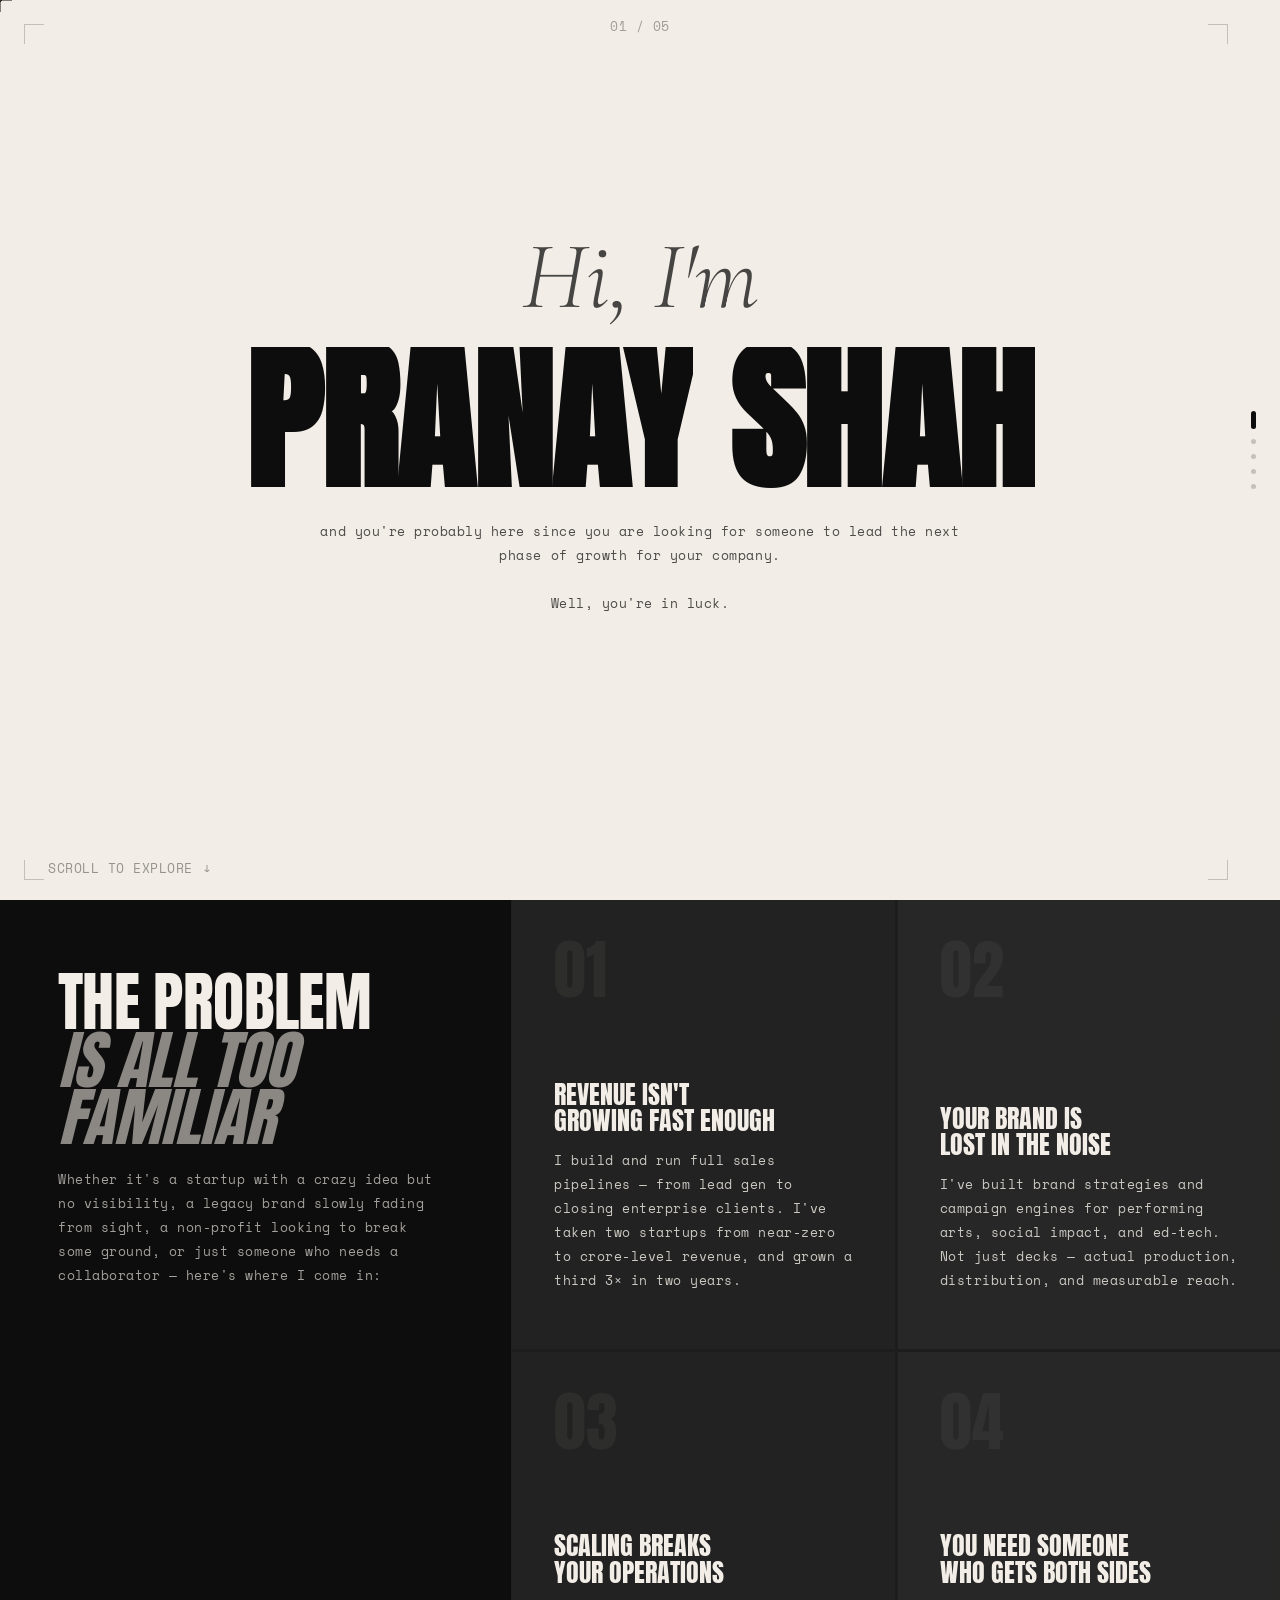
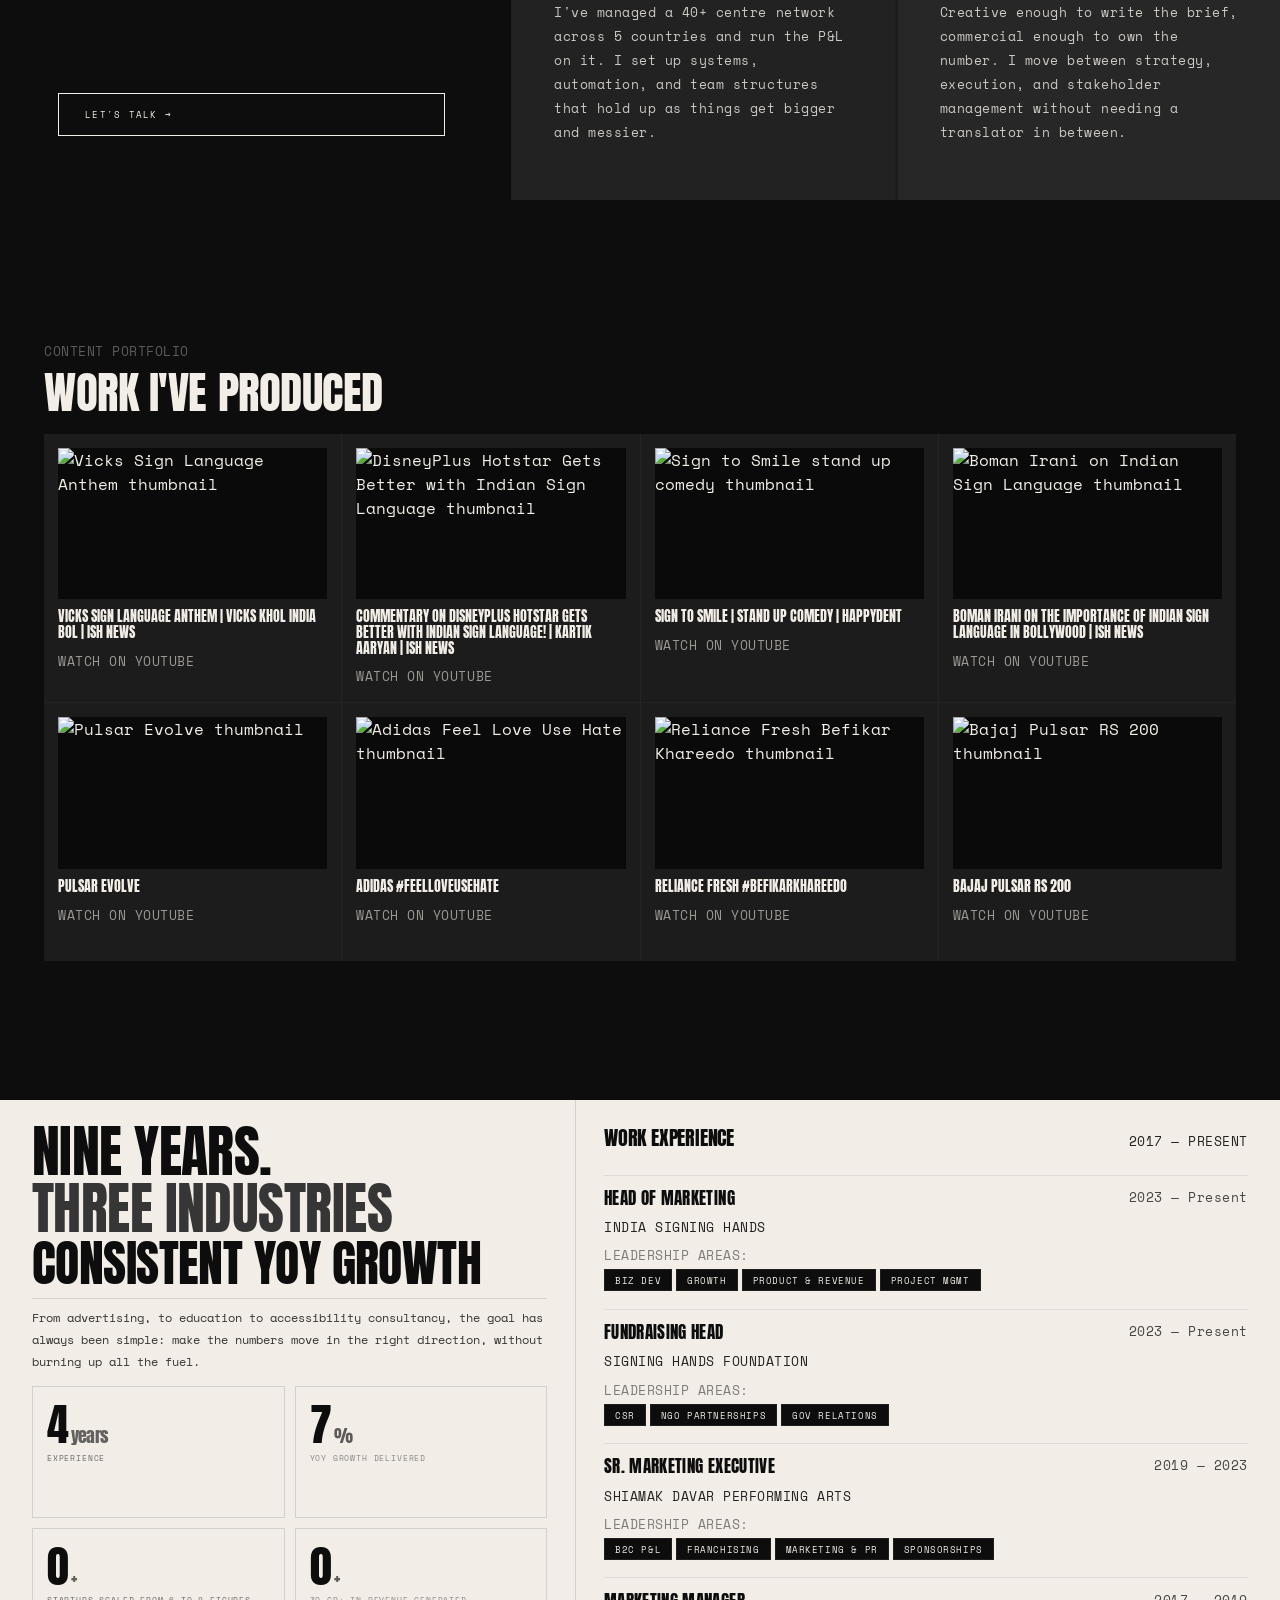
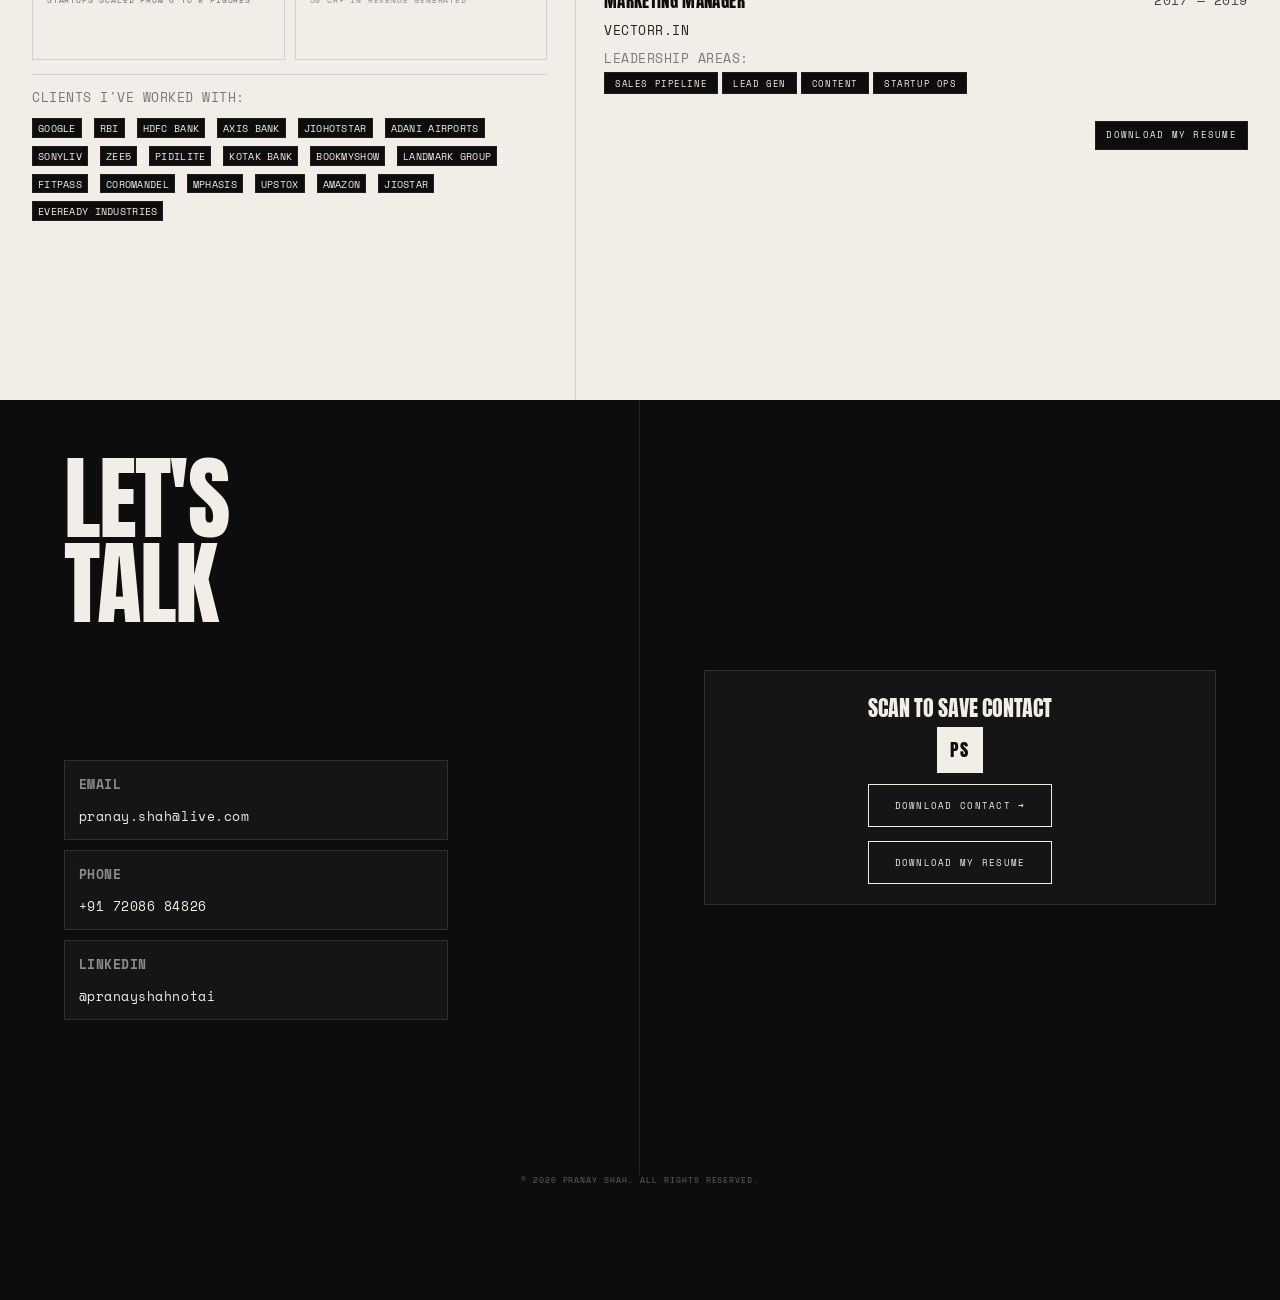
==== commit b1211b50: "Move copyright footer" ====
--- a/index.html
+++ b/index.html
@@ -768,12 +768,12 @@
     #p4 {
       padding: 0;
       display: grid;
-      grid-template-columns: minmax(370px, 44%) minmax(0, 56%);
+      grid-template-columns: minmax(360px, 45%) minmax(0, 55%);
       align-items: stretch;
     }
 
     .work-col {
-      padding: 28px 36px 26px 34px;
+      padding: 22px 32px 22px 28px;
       display: flex;
       flex-direction: column;
       min-width: 0;
@@ -783,13 +783,13 @@
       display: flex;
       align-items: baseline;
       justify-content: space-between;
-      padding-bottom: 11px;
-      margin-bottom: 12px;
+      padding-bottom: 10px;
+      margin-bottom: 10px;
     }
 
     .work-col-title {
       font-family: 'Anton', sans-serif;
-      font-size: clamp(20px, 1.8vw, 26px);
+      font-size: clamp(19px, 1.6vw, 24px);
       text-transform: uppercase;
       letter-spacing: -.01em;
       color: var(--dark);
@@ -799,20 +799,20 @@
       display: flex;
       flex-direction: column;
       flex: 1;
-      gap: .52rem;
+      gap: .56rem;
     }
 
     .timeline-wrap {
       position: relative;
-      padding-top: .18rem;
-      padding-left: 14px;
-      margin-left: 8px;
+      padding-top: .1rem;
+      padding-left: 0;
+      margin-left: 0;
     }
 
     .job {
       display: grid;
       grid-template-columns: 1fr auto;
-      padding: .72rem 0 .66rem;
+      padding: .58rem 0 .54rem;
       border: 0;
       border-top: 1px solid rgba(22, 38, 61, .09);
       border-radius: 0;
@@ -825,7 +825,7 @@
 
     .job-left {
       display: grid;
-      gap: .18rem;
+      gap: .14rem;
     }
 
     .job.in {
@@ -835,7 +835,7 @@
 
     .job-role {
       font-family: 'Anton', sans-serif;
-      font-size: clamp(15px, 1.3vw, 18px);
+      font-size: clamp(16px, 1.35vw, 19px);
       text-transform: uppercase;
       letter-spacing: .02em;
       color: var(--dark);
@@ -844,13 +844,13 @@
 
     .job-co {
       font-family: 'Space Mono', monospace;
-      font-size: 8px;
-      line-height: 1.45;
-      letter-spacing: .11em;
+      font-size: 13px;
+      line-height: 1.85;
+      letter-spacing: .04em;
       text-transform: uppercase;
       color: var(--dark);
-      opacity: .78;
-      font-weight: 700;
+      opacity: .9;
+      font-weight: 400;
       margin-bottom: 1px;
     }
 
@@ -862,10 +862,10 @@
 
     .jt {
       font-family: 'Space Mono', monospace;
-      font-size: 7.5px;
-      letter-spacing: .07em;
-      text-transform: uppercase;
-      padding: 3px 8px 2px;
+      font-size: 9px;
+      letter-spacing: .065em;
+      text-transform: uppercase;
+      padding: 4px 10px 3px;
       background: var(--dark);
       color: var(--light);
       border: 1px solid rgba(242, 237, 230, .08);
@@ -893,78 +893,90 @@
     /* Right column */
     .nums-col {
       position: relative;
-      padding: 22px 28px 22px 28px;
-      display: grid;
-      grid-template-columns: 1.12fr .88fr;
-      grid-template-areas:
-        "intro intro"
-        "stats stats"
-        "logos logos"
-        "btn btn";
-      gap: 12px 16px;
+      padding: 26px 28px 16px 32px;
+      display: flex;
+      flex-direction: column;
+      gap: 14px;
       justify-content: flex-start;
       min-width: 0;
       border-right: 1px solid rgba(22, 38, 61, .14);
-      background:
-        radial-gradient(circle at top right, rgba(22, 38, 61, .045), transparent 34%),
-        linear-gradient(180deg, rgba(22, 38, 61, .025), transparent 18%);
+      background: transparent;
       overflow: hidden;
     }
 
     .nums-col::before {
-      content: "";
-      position: absolute;
-      inset: 16px;
-      border: 1px solid rgba(22, 38, 61, .08);
-      pointer-events: none;
+      content: none;
     }
 
     .nums-intro {
-      grid-area: intro;
-      display: grid;
-      grid-template-columns: minmax(0, 1.25fr) minmax(180px, .95fr);
-      gap: 18px;
-      align-items: end;
+      display: flex;
+      flex-direction: column;
+      gap: 8px;
       margin-bottom: 0;
-      padding-bottom: 10px;
-      border-bottom: 1px solid rgba(22, 38, 61, .08);
+      padding-bottom: 0;
       position: relative;
       z-index: 1;
     }
 
     .nums-title {
       font-family: 'Anton', sans-serif;
-      font-size: clamp(22px, 1.95vw, 30px);
-      text-transform: uppercase;
-      line-height: .92;
+      font-size: clamp(34px, 4.4vw, 60px);
+      text-transform: uppercase;
+      line-height: 1;
       letter-spacing: -.01em;
       color: var(--dark);
       margin-bottom: 0;
-      max-width: 100%;
+      display: flex;
+      flex-direction: column;
+      gap: .1em;
+      width: max-content;
+      max-width: none;
+    }
+
+    .nums-title-line {
+      display: block;
+      line-height: .92;
+    }
+
+    .nums-title-line.alt {
+      color: rgba(44, 44, 44, .95);
+    }
+
+    .nums-title-line.tight {
+      font-size: .88em;
+      white-space: nowrap;
+      width: max-content;
+    }
+
+    .nums-divider {
+      width: 100%;
+      height: 1px;
+      background: rgba(44, 44, 44, .14);
+      margin: 4px 0 0;
     }
 
     .nums-sub {
       font-family: 'Space Mono', monospace;
-      font-size: 8.5px;
-      line-height: 1.55;
+      font-size: 12px;
+      line-height: 1.8;
       opacity: .82;
       color: var(--dark);
-      max-width: 100%;
-      padding-left: 16px;
-      border-left: 1px solid rgba(22, 38, 61, .08);
-      align-self: end;
+      max-width: none;
+      padding-left: 0;
+      border-left: none;
+      align-self: start;
     }
 
     .job-client-row {
       display: grid;
-      gap: .15rem;
-      margin-top: .12rem;
+      gap: .12rem;
+      margin-top: .06rem;
     }
 
     .job-client-label {
       text-transform: uppercase;
       opacity: .5;
-      font-size: 7px;
+      font-size: 7.5px;
       line-height: 1.45;
       letter-spacing: .12em;
     }
@@ -972,44 +984,43 @@
     .job-client-tags {
       display: flex;
       flex-wrap: wrap;
-      gap: 3px;
+      gap: 4px;
     }
 
     .logo-section {
-      grid-area: logos;
       margin-top: 0;
       display: grid;
       gap: 0.55rem;
       padding-top: 10px;
-      border-top: 1px solid rgba(22, 38, 61, .08);
+      border-top: 1px solid rgba(22, 38, 61, .14);
       position: relative;
       z-index: 1;
     }
 
     .logo-label {
       font-family: 'Space Mono', monospace;
-      font-size: 8px;
+      font-size: 8.5px;
       letter-spacing: .14em;
       text-transform: uppercase;
       opacity: .52;
     }
 
     .logo-grid {
-      display: grid;
-      grid-template-columns: repeat(4, minmax(0, 1fr));
-      gap: 6px 10px;
-      align-items: end;
+      display: flex;
+      flex-wrap: wrap;
+      gap: 8px 12px;
+      align-items: baseline;
     }
 
     .logo-chip {
       position: relative;
-      padding: 0;
-      color: var(--dark);
+      padding: 2px 5px 1px;
+      color: var(--light);
       text-align: left;
-      font-family: 'Anton', sans-serif;
-      font-size: clamp(13px, 1.1vw, 17px);
-      line-height: .9;
-      letter-spacing: -.02em;
+      font-family: 'Space Mono', monospace;
+      font-size: 9.5px;
+      line-height: 1.55;
+      letter-spacing: .03em;
       text-transform: uppercase;
       opacity: 0;
       transform: translateY(10px);
@@ -1017,29 +1028,8 @@
       transition: transform .22s var(--ease), opacity .22s var(--ease), filter .22s var(--ease), letter-spacing .22s var(--ease);
       filter: saturate(.95);
       white-space: nowrap;
-    }
-
-    .logo-chip:nth-child(1),
-    .logo-chip:nth-child(5),
-    .logo-chip:nth-child(10),
-    .logo-chip:nth-child(15) {
-      grid-column: span 2;
-    }
-
-    .logo-chip:nth-child(3),
-    .logo-chip:nth-child(8),
-    .logo-chip:nth-child(13),
-    .logo-chip:nth-child(18) {
-      justify-self: end;
-    }
-
-    .logo-chip:nth-child(4),
-    .logo-chip:nth-child(9),
-    .logo-chip:nth-child(14),
-    .logo-chip:nth-child(19) {
-      grid-column: span 2;
-      justify-self: end;
-      text-align: right;
+      background: var(--dark);
+      border: 1px solid rgba(242, 237, 230, .08);
     }
 
     @keyframes logoIn {
@@ -1054,14 +1044,37 @@
       }
     }
 
-    .logo-chip:nth-child(1) { animation-delay: 80ms; }
-    .logo-chip:nth-child(2) { animation-delay: 140ms; }
-    .logo-chip:nth-child(3) { animation-delay: 200ms; }
-    .logo-chip:nth-child(4) { animation-delay: 260ms; }
-    .logo-chip:nth-child(5) { animation-delay: 320ms; }
-    .logo-chip:nth-child(6) { animation-delay: 380ms; }
-    .logo-chip:nth-child(7) { animation-delay: 440ms; }
-    .logo-chip:nth-child(8) { animation-delay: 500ms; }
+    .logo-chip:nth-child(1) {
+      animation-delay: 80ms;
+    }
+
+    .logo-chip:nth-child(2) {
+      animation-delay: 140ms;
+    }
+
+    .logo-chip:nth-child(3) {
+      animation-delay: 200ms;
+    }
+
+    .logo-chip:nth-child(4) {
+      animation-delay: 260ms;
+    }
+
+    .logo-chip:nth-child(5) {
+      animation-delay: 320ms;
+    }
+
+    .logo-chip:nth-child(6) {
+      animation-delay: 380ms;
+    }
+
+    .logo-chip:nth-child(7) {
+      animation-delay: 440ms;
+    }
+
+    .logo-chip:nth-child(8) {
+      animation-delay: 500ms;
+    }
 
     .logo-chip::after {
       content: none;
@@ -1071,6 +1084,8 @@
       transform: translateY(-3px) scale(1.03);
       opacity: 1;
       filter: saturate(1.08);
+      letter-spacing: .03em;
+      background: rgba(44, 44, 44, .96);
     }
 
     .logo-chip.inview {
@@ -1091,8 +1106,9 @@
 
     .contact-stack {
       display: grid;
-      gap: .92rem;
+      gap: .58rem;
       max-width: 24rem;
+      margin-top: 1rem;
     }
 
     .contact-lead {
@@ -1243,13 +1259,8 @@
     }
 
     .nums-grid {
-      grid-area: stats;
       display: grid;
-      grid-template-columns: 1.2fr .9fr .9fr;
-      grid-template-areas:
-        "big big two"
-        "big big three"
-        "four four four";
+      grid-template-columns: repeat(2, minmax(0, 1fr));
       gap: 10px;
       background: transparent;
       position: relative;
@@ -1257,41 +1268,31 @@
     }
 
     .nc {
-      background: rgba(22, 38, 61, .03);
-      padding: 15px 14px 13px;
+      background: rgba(242, 237, 230, .92);
+      padding: 16px 14px 14px;
       min-height: 0;
       opacity: 0;
       transform: translateY(12px);
       transition: opacity .5s var(--ease), transform .5s var(--ease);
-      border: 1px solid rgba(22, 38, 61, .08);
+      border: 1px solid rgba(22, 38, 61, .14);
       border-radius: 0;
       box-shadow: none;
     }
 
     .nc:nth-child(1) {
-      grid-area: big;
-      display: flex;
-      flex-direction: column;
-      justify-content: space-between;
-      min-height: 220px;
-      background:
-        linear-gradient(135deg, rgba(22, 38, 61, .06), rgba(22, 38, 61, .02)),
-        rgba(22, 38, 61, .03);
+      min-height: 132px;
     }
 
     .nc:nth-child(2) {
-      grid-area: two;
-      min-height: 104px;
+      min-height: 132px;
     }
 
     .nc:nth-child(3) {
-      grid-area: three;
-      min-height: 104px;
+      min-height: 132px;
     }
 
     .nc:nth-child(4) {
-      grid-area: four;
-      min-height: 104px;
+      min-height: 132px;
     }
 
     .nc.in {
@@ -1300,21 +1301,48 @@
     }
 
     .nc.in:hover {
-      background: rgba(22, 38, 61, .03);
+      background: var(--dark);
       box-shadow: none;
       transform: translateY(-2px);
+      border-color: rgba(242, 237, 230, .08);
     }
 
     .nc.in:hover .nn,
     .nc.in:hover .nn span,
     .nc.in:hover .nl {
-      color: var(--dark) !important;
-      opacity: 1;
+      color: var(--light) !important;
+      opacity: .96;
+    }
+
+    .nc:nth-child(1) .nn,
+    .nc:nth-child(1) .nl,
+    .nc:nth-child(3) .nn,
+    .nc:nth-child(3) .nl {
+      color: var(--dark);
+    }
+
+    .nc:nth-child(1) .nl,
+    .nc:nth-child(3) .nl {
+      opacity: .58;
+    }
+
+    .nc:nth-child(1) .nn .pre,
+    .nc:nth-child(1) .nn .suf,
+    .nc:nth-child(3) .nn .pre,
+    .nc:nth-child(3) .nn .suf {
+      opacity: .62;
+    }
+
+    .nc:nth-child(2) .nn,
+    .nc:nth-child(2) .nl,
+    .nc:nth-child(4) .nn,
+    .nc:nth-child(4) .nl {
+      color: var(--dark);
     }
 
     .nn {
       font-family: 'Anton', sans-serif;
-      font-size: clamp(34px, 4vw, 58px);
+      font-size: clamp(30px, 3.4vw, 48px);
       line-height: 1;
       letter-spacing: -.02em;
       display: flex;
@@ -1335,11 +1363,11 @@
 
     .nl {
       font-family: 'Space Mono', monospace;
-      font-size: 8px;
-      letter-spacing: .12em;
+      font-size: 7.5px;
+      letter-spacing: .11em;
       text-transform: uppercase;
       opacity: .45;
-      margin-top: 8px;
+      margin-top: 7px;
       line-height: 1.35;
       color: var(--dark);
     }
@@ -1357,7 +1385,8 @@
       padding: 56px 64px;
       display: flex;
       flex-direction: column;
-      justify-content: space-between;
+      justify-content: flex-start;
+      gap: 2.1rem;
       border-right: 1px solid var(--bd);
     }
 
@@ -1451,19 +1480,53 @@
     }
 
     .resume-btn-right {
-      grid-area: btn;
       width: max-content;
-      max-width: 180px;
-      padding: 9px 11px;
-      margin-top: 4px;
+      max-width: 165px;
+      padding: 8px 10px;
+      margin-top: 18px;
       margin-left: 0;
-      align-self: end;
+      align-self: flex-end;
       justify-content: center;
       text-align: center;
-      line-height: 1.25;
+      line-height: 1.2;
       white-space: normal;
       position: relative;
       z-index: 1;
+      background: var(--dark);
+      color: var(--light);
+      border-color: rgba(242, 237, 230, .08);
+    }
+
+    .resume-btn-right:hover,
+    .resume-btn-right:focus-visible {
+      background: rgba(44, 44, 44, .96);
+      color: var(--light);
+      border-color: rgba(242, 237, 230, .14);
+    }
+
+    .resume-copy {
+      font-family: 'Space Mono', monospace;
+      font-size: 8px;
+      line-height: 1.4;
+      letter-spacing: .12em;
+      text-transform: uppercase;
+      opacity: .38;
+      color: var(--light);
+      align-self: flex-end;
+      margin-top: 6px;
+    }
+
+    .contact-footer {
+      grid-column: 1 / -1;
+      padding: 0 64px 16px;
+      font-family: 'Space Mono', monospace;
+      font-size: 8px;
+      line-height: 1.4;
+      letter-spacing: .12em;
+      text-transform: uppercase;
+      opacity: .38;
+      color: var(--light);
+      justify-self: center;
     }
 
     #qr-code {
@@ -1502,7 +1565,6 @@
         flex: 0 0 auto;
         padding: 28px 28px 22px;
         border-right: none;
-        grid-template-columns: 1fr;
         gap: 10px;
       }
 
@@ -1518,14 +1580,10 @@
 
       .nums-grid {
         grid-template-columns: 1fr 1fr;
-        grid-template-areas:
-          "big big"
-          "two three"
-          "four four";
       }
 
       .logo-grid {
-        grid-template-columns: repeat(2, minmax(0, 1fr));
+        gap: 6px 10px;
       }
 
       .work-col {
@@ -1834,8 +1892,14 @@
 
         <div class="nums-col">
           <div class="nums-intro">
-            <div class="nums-title">Nine years. 2 industries. Consistent growth YoY.</div>
-            <p class="nums-sub">From pipeline-building to CSR, brand, and operations.<br>The goal has always been simple: make the number move, and keep the team steady while it does.</p>
+            <div class="nums-title">
+              <span class="nums-title-line">Nine years.</span>
+              <span class="nums-title-line alt">Three industries</span>
+              <span class="nums-title-line tight">Consistent YoY Growth</span>
+            </div>
+            <div class="nums-divider"></div>
+            <p class="nums-sub">From advertising, to education to accessibility consultancy, the goal has always been
+              simple: make the numbers move in the right direction, without burning up all the fuel.</p>
           </div>
           <div class="nums-grid">
             <div class="nc" data-n="9" style="transition-delay:0s">
@@ -1852,7 +1916,7 @@
             </div>
             <div class="nc" data-n="15" style="transition-delay:.24s">
               <div class="nn"><span class="cnt">0</span><span class="suf">+</span></div>
-              <div class="nl">Enterprise clients onboarded</div>
+              <div class="nl">30 Cr+ in revenue generated</div>
             </div>
           </div>
           <div class="logo-section">
@@ -1879,8 +1943,6 @@
               <div class="logo-chip">Eveready Industries</div>
             </div>
           </div>
-          <a href="./Pranay_Shah_Resume_2_0.pdf" target="_blank" class="btn resume-btn-right" download>Download full
-            resume →</a>
         </div>
 
         <!-- Right: job list with per-role achievements -->
@@ -1902,13 +1964,6 @@
                     <div class="job-client-tags"><span class="jt">Biz Dev</span><span class="jt">Growth</span><span
                         class="jt">Product &amp; Revenue</span><span class="jt">Project Mgmt</span></div>
                   </div>
-                  <div class="job-client-row">
-                    <div class="job-client-label">Key clients onboarded:</div>
-                    <div class="job-client-tags"><span class="jt">Google</span><span class="jt">RBI</span><span
-                        class="jt">HDFC Bank</span><span class="jt">Axis Bank</span><span class="jt">JioStar</span><span
-                        class="jt">Adani Airports</span><span class="jt">SonyLIV</span><span class="jt">Zee5</span><span
-                        class="jt">Upstox</span></div>
-                  </div>
                 </div>
                 <div class="job-right">
                   <div class="job-yr">2023 — Present</div>
@@ -1922,13 +1977,8 @@
                   <div class="job-co">Signing Hands Foundation</div>
                   <div class="job-client-row">
                     <div class="job-client-label">Leadership areas:</div>
-                    <div class="job-client-tags"><span class="jt">CSR</span><span class="jt">NGO Partnerships</span><span
-                        class="jt">Gov Relations</span></div>
-                  </div>
-                  <div class="job-client-row">
-                    <div class="job-client-label">Key clients onboarded:</div>
-                    <div class="job-client-tags"><span class="jt">Pidilite</span><span class="jt">Axis Bank</span><span
-                        class="jt">Kotak Bank</span><span class="jt">CSR partners</span></div>
+                    <div class="job-client-tags"><span class="jt">CSR</span><span class="jt">NGO
+                        Partnerships</span><span class="jt">Gov Relations</span></div>
                   </div>
                 </div>
                 <div class="job-right">
@@ -1943,13 +1993,9 @@
                   <div class="job-co">Shiamak Davar Performing Arts</div>
                   <div class="job-client-row">
                     <div class="job-client-label">Leadership areas:</div>
-                    <div class="job-client-tags"><span class="jt">B2C P&amp;L</span><span class="jt">Franchising</span><span
-                        class="jt">Marketing &amp; PR</span><span class="jt">Sponsorships</span></div>
-                  </div>
-                  <div class="job-client-row">
-                    <div class="job-client-label">Key clients onboarded:</div>
-                    <div class="job-client-tags"><span class="jt">BookMyShow</span><span class="jt">Landmark Group</span><span
-                        class="jt">Fitpass</span><span class="jt">Coromandel</span><span class="jt">Pidilite</span></div>
+                    <div class="job-client-tags"><span class="jt">B2C P&amp;L</span><span
+                        class="jt">Franchising</span><span class="jt">Marketing &amp; PR</span><span
+                        class="jt">Sponsorships</span></div>
                   </div>
                 </div>
                 <div class="job-right">
@@ -1964,13 +2010,8 @@
                   <div class="job-co">Vectorr.in</div>
                   <div class="job-client-row">
                     <div class="job-client-label">Leadership areas:</div>
-                    <div class="job-client-tags"><span class="jt">Sales Pipeline</span><span class="jt">Lead Gen</span><span
-                        class="jt">Content</span><span class="jt">Startup Ops</span></div>
-                  </div>
-                  <div class="job-client-row">
-                    <div class="job-client-label">Key clients onboarded:</div>
-                    <div class="job-client-tags"><span class="jt">Early-stage founders</span><span class="jt">Coaching
-                        teams</span><span class="jt">Enterprise prospects</span><span class="jt">Amazon</span></div>
+                    <div class="job-client-tags"><span class="jt">Sales Pipeline</span><span class="jt">Lead
+                        Gen</span><span class="jt">Content</span><span class="jt">Startup Ops</span></div>
                   </div>
                 </div>
                 <div class="job-right">
@@ -1979,6 +2020,8 @@
               </div>
             </div>
           </div>
+          <a href="./Pranay_Shah_Resume_2_0.pdf" target="_blank" class="btn resume-btn-right" download>Download my
+            resume</a>
         </div>
 
       </section>
@@ -2006,11 +2049,6 @@
                 <span>@pranayshahnotai</span>
               </a>
             </div>
-            <div class="contact-note">
-              <strong>Open to:</strong>
-              <span>growth strategy, client onboarding, partnerships, fundraising, and operational roles where
-                execution matters.</span>
-            </div>
           </div>
         </div>
         <div class="cr">
@@ -2022,11 +2060,12 @@
                 <div class="qr-brand">PS</div>
               </div>
               <a class="btn btnl" href="./pranay-shah.vcf" download style="margin-top:8px;">Download contact →</a>
-              <a class="btn btnl" href="./Pranay_Shah_Resume_2_0.pdf" download style="margin-top:0;">Download full
-                resume →</a>
+              <a class="btn btnl" href="./Pranay_Shah_Resume_2_0.pdf" download style="margin-top:0;">Download my
+                resume</a>
             </div>
           </div>
         </div>
+        <div class="contact-footer">© 2026 Pranay Shah. All rights reserved.</div>
       </section>
 
     </div>
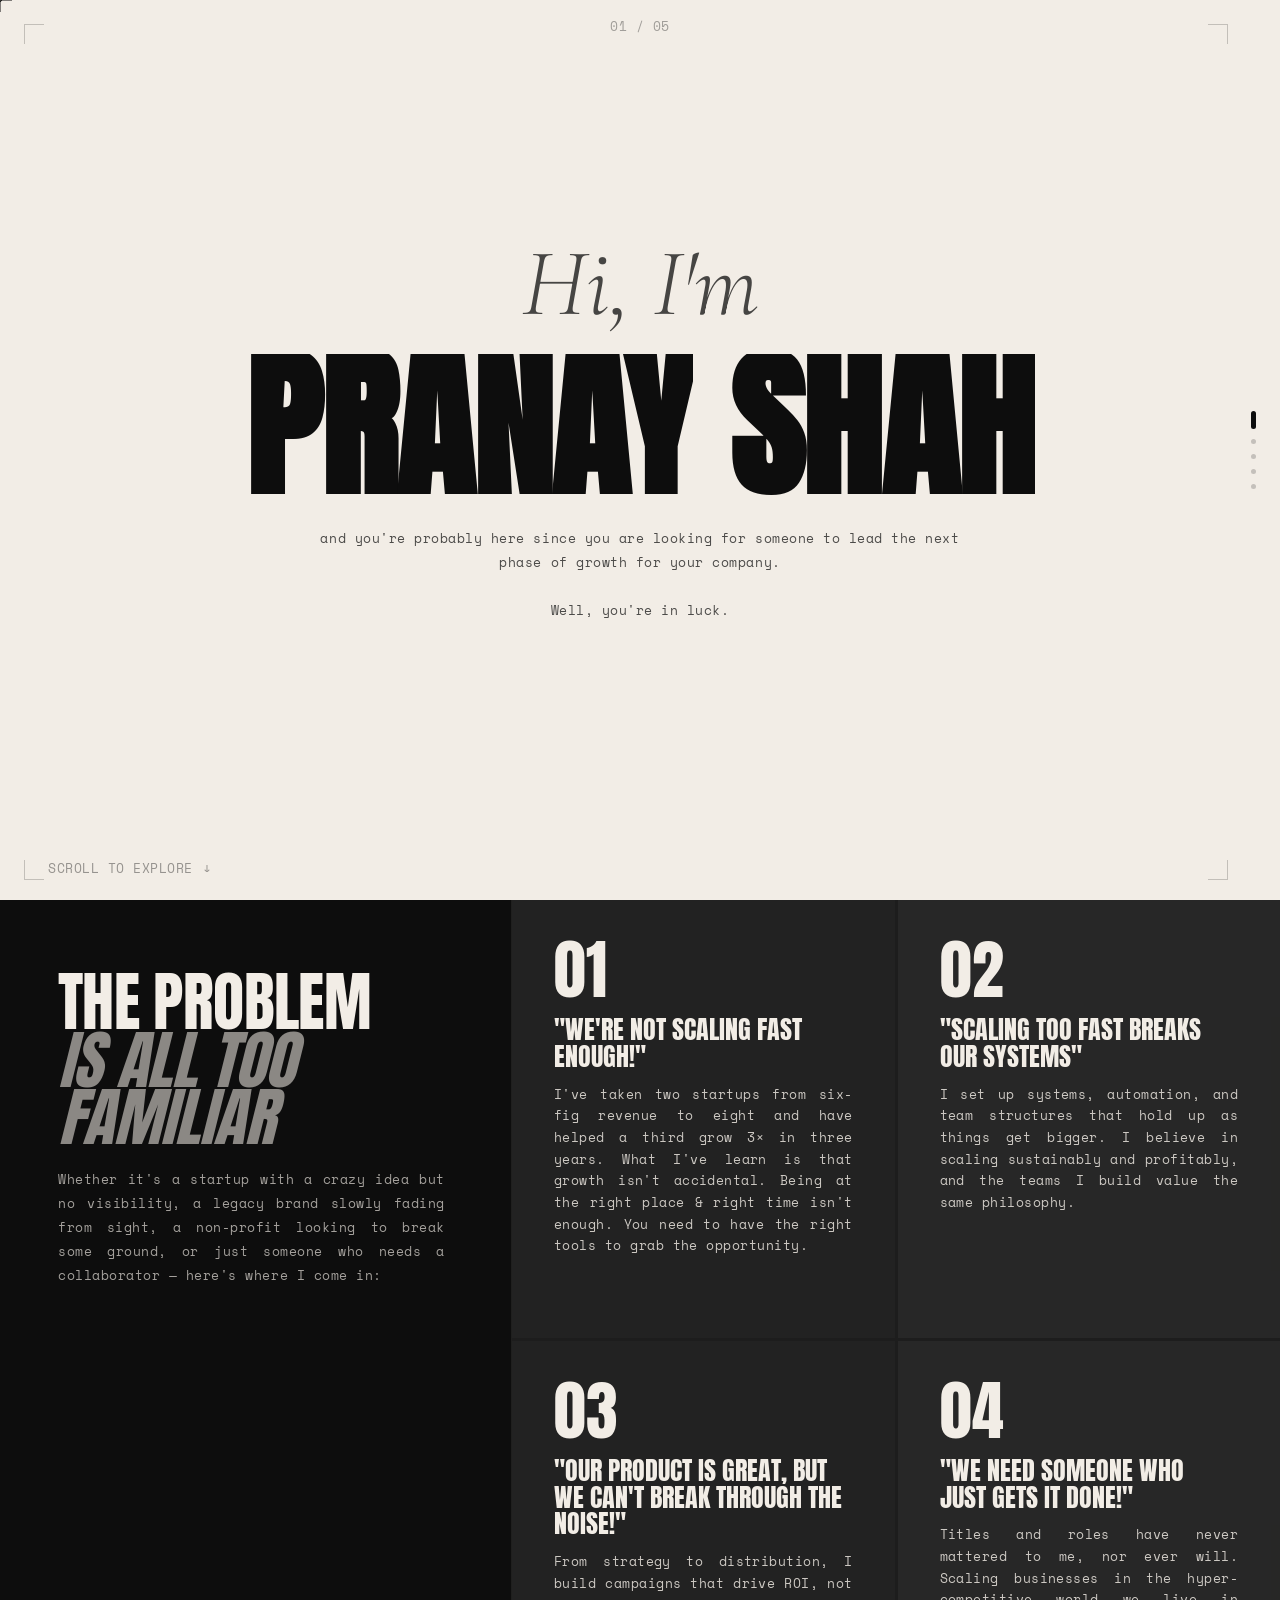
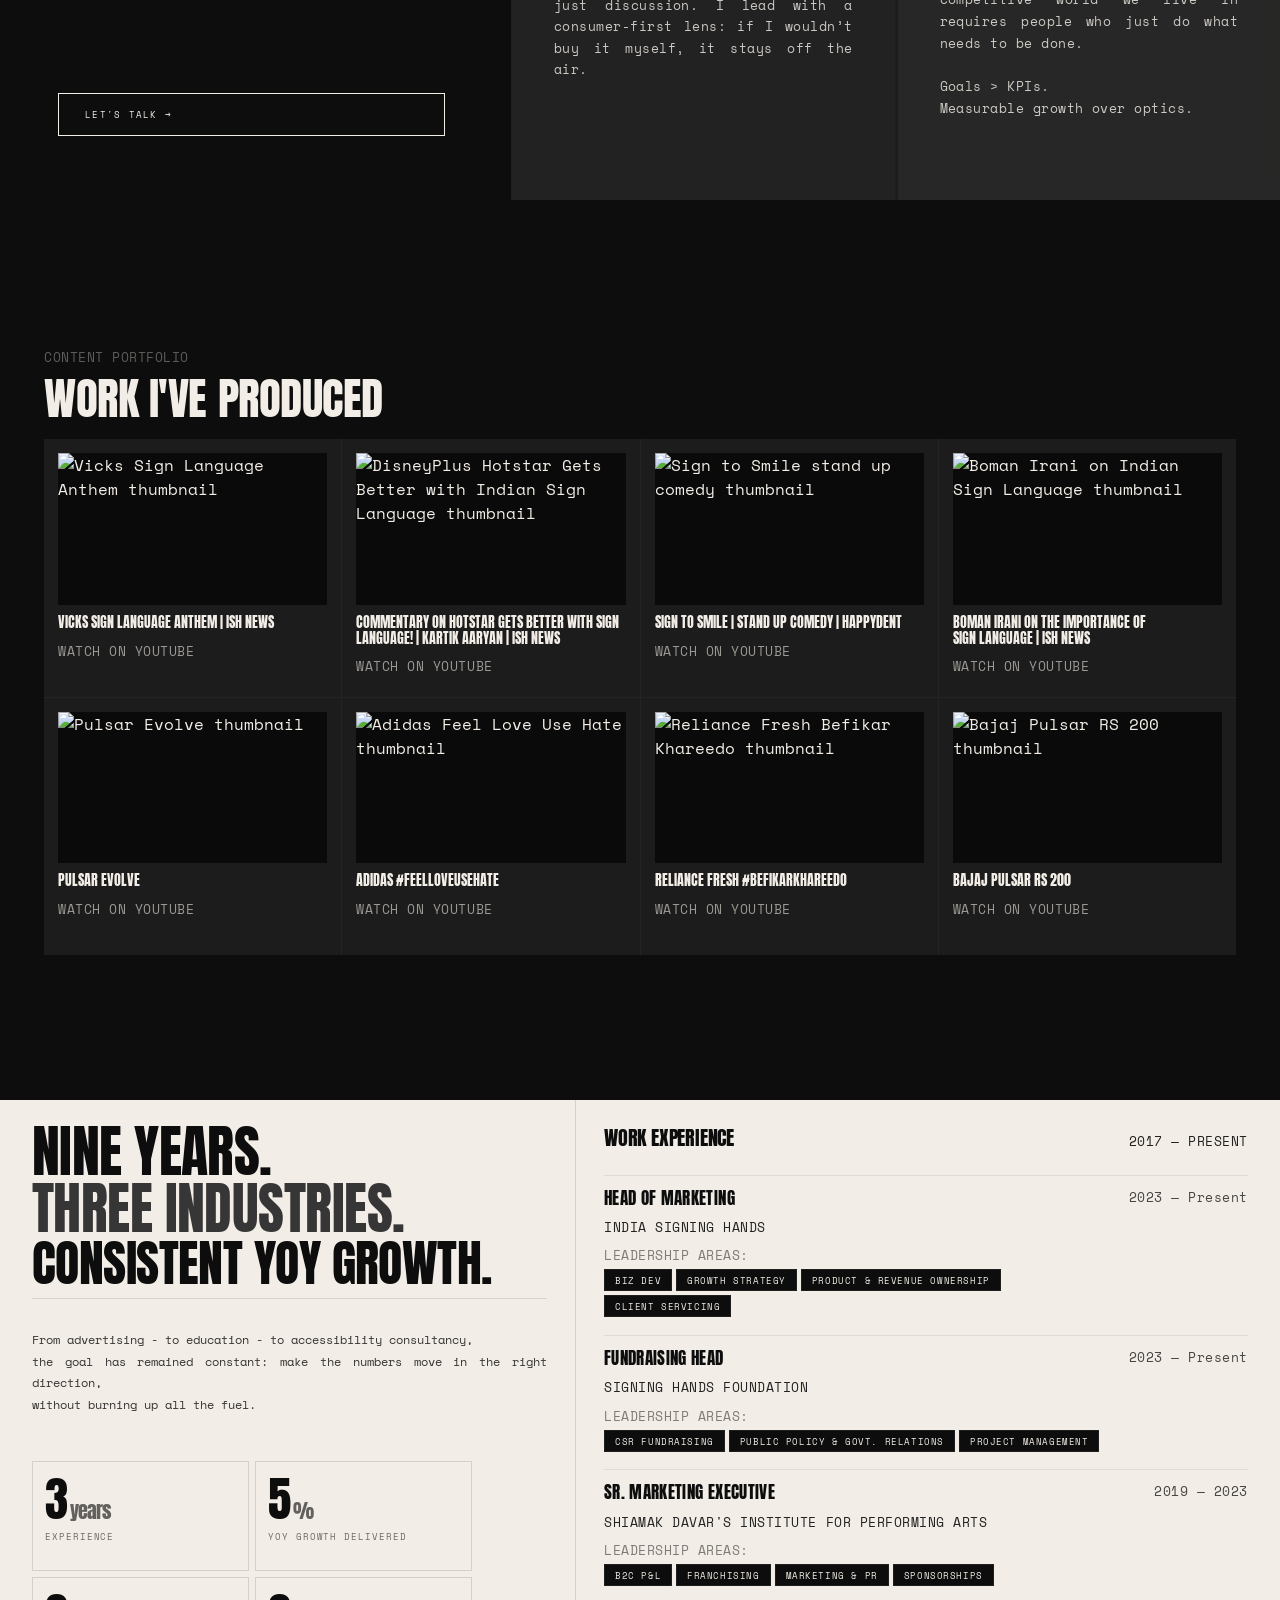
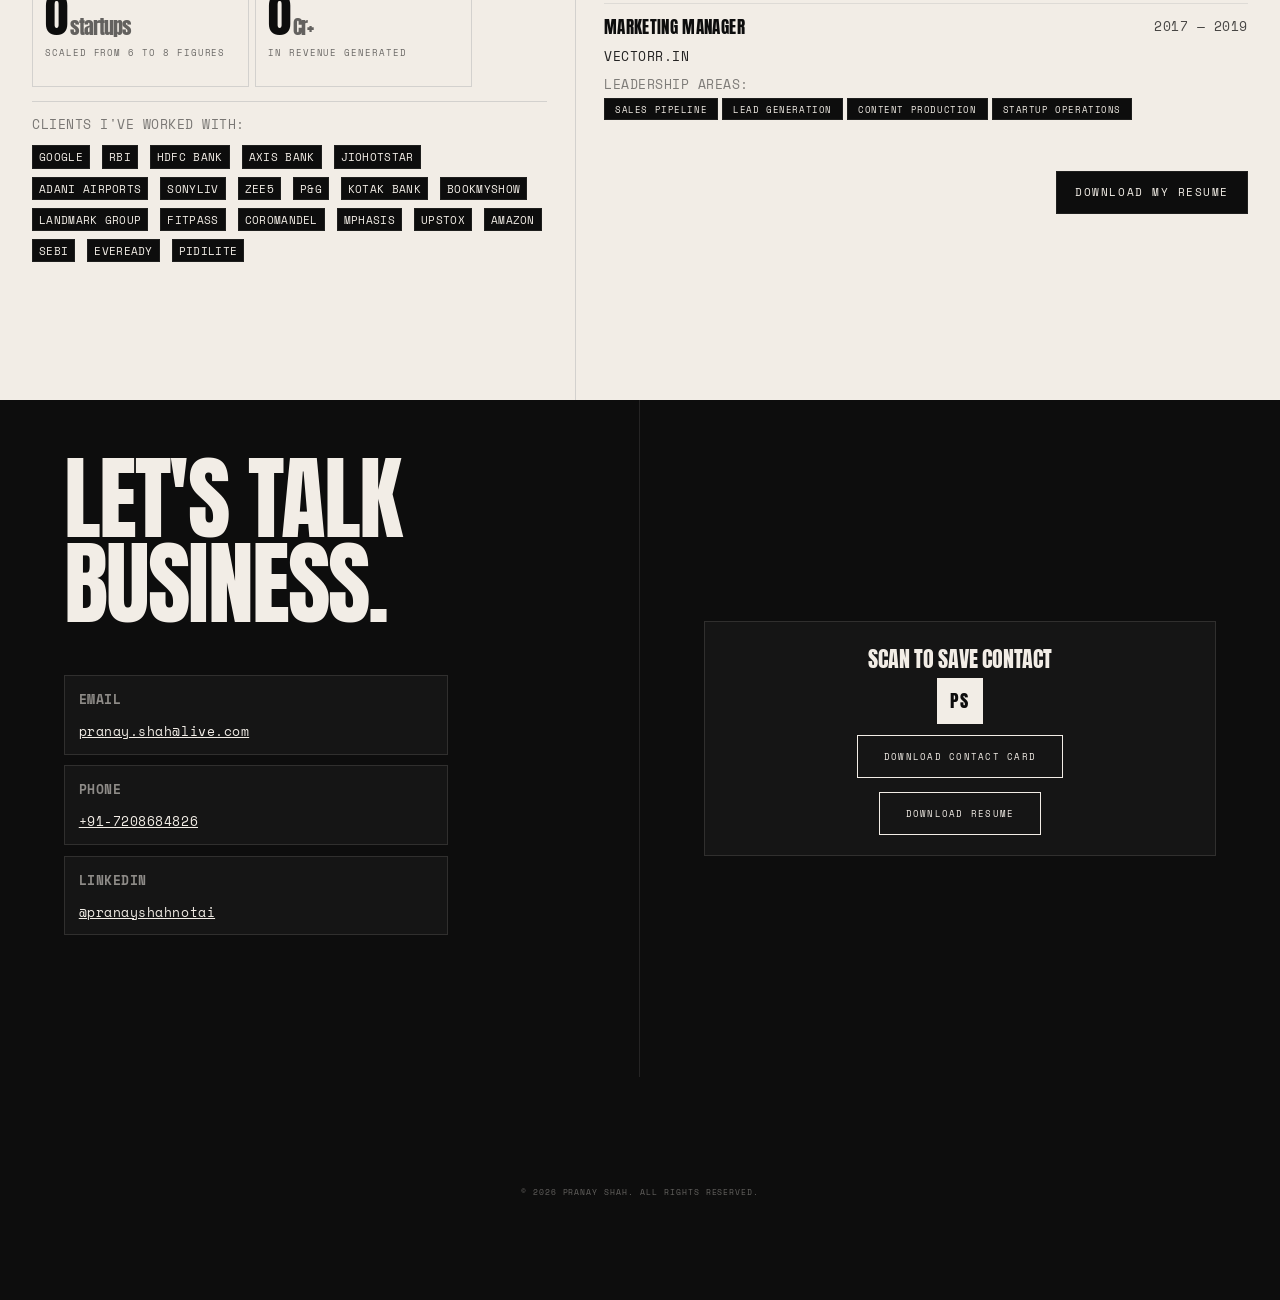
==== commit 8961d380: "Add files via upload" ====
--- a/index.html
+++ b/index.html
@@ -4,7 +4,7 @@
 <head>
   <meta charset="UTF-8" />
   <meta name="viewport" content="width=device-width, initial-scale=1.0" />
-  <title>Pranay Shah — Marketing & Business Development</title>
+  <title>We have to schedule a call with this guy!</title>
   <link rel="preconnect" href="https://fonts.googleapis.com" />
   <link
     href="https://fonts.googleapis.com/css2?family=Anton&family=Cormorant+Garamond:ital,wght@1,300&family=Space+Mono:ital,wght@0,400;0,700;1,400&display=swap"
@@ -343,7 +343,7 @@
     #p1 {
       justify-content: center;
       align-items: center;
-      padding: 88px 80px 56px;
+      padding: 88px 80px 16px;
       overflow: visible;
       flex-direction: column;
     }
@@ -451,10 +451,10 @@
       width: 100%;
       z-index: 5;
       background: var(--light);
-      padding: 12px 80px 16px;
+      padding: 12px 80px 4px;
       border-top: none;
       border-bottom: 1px solid var(--bl);
-      margin-top: 8px;
+      margin-top: 48px;
       opacity: 0;
       transform: translateY(10px);
       pointer-events: none;
@@ -480,7 +480,7 @@
     .sk-card {
       flex: 1;
       background: var(--dark);
-      padding: 14px 10px;
+      padding: 10px 8px;
       display: flex;
       align-items: center;
       justify-content: center;
@@ -501,7 +501,7 @@
 
     .sk-title {
       font-family: 'Anton', sans-serif;
-      font-size: clamp(9px, 0.95vw, 12px);
+      font-size: clamp(11px, 1.15vw, 14.5px);
       text-transform: uppercase;
       letter-spacing: .06em;
       color: var(--light);
@@ -560,6 +560,7 @@
       margin-top: 0;
       max-width: 52ch;
       width: 100%;
+      text-align: justify;
     }
 
     .p5-cards-wrap {
@@ -584,7 +585,7 @@
       padding: 38px 42px 40px;
       display: flex;
       flex-direction: column;
-      justify-content: space-between;
+      justify-content: flex-start;
       position: relative;
       overflow: hidden;
       opacity: 0;
@@ -631,7 +632,8 @@
       font-family: 'Anton', sans-serif;
       font-size: 64px;
       line-height: 1;
-      opacity: .05;
+      color: var(--light);
+      opacity: 1;
       margin-bottom: 14px;
     }
 
@@ -649,6 +651,9 @@
       margin-bottom: 16px;
       color: var(--light);
       max-width: 44ch;
+      line-height: 1.665;
+      letter-spacing: .036em;
+      text-align: justify;
     }
 
     /* ════════════════════════════
@@ -965,6 +970,7 @@
       padding-left: 0;
       border-left: none;
       align-self: start;
+      text-align: justify;
     }
 
     .job-client-row {
@@ -1014,11 +1020,11 @@
 
     .logo-chip {
       position: relative;
-      padding: 2px 5px 1px;
+      padding: 3px 6px 2px;
       color: var(--light);
       text-align: left;
       font-family: 'Space Mono', monospace;
-      font-size: 9.5px;
+      font-size: 10.5px;
       line-height: 1.55;
       letter-spacing: .03em;
       text-transform: uppercase;
@@ -1261,15 +1267,16 @@
     .nums-grid {
       display: grid;
       grid-template-columns: repeat(2, minmax(0, 1fr));
-      gap: 10px;
+      gap: 6px;
       background: transparent;
       position: relative;
       z-index: 1;
+      max-width: 440px;
     }
 
     .nc {
       background: rgba(242, 237, 230, .92);
-      padding: 16px 14px 14px;
+      padding: 14px 12px 12px;
       min-height: 0;
       opacity: 0;
       transform: translateY(12px);
@@ -1280,19 +1287,19 @@
     }
 
     .nc:nth-child(1) {
-      min-height: 132px;
+      min-height: 110px;
     }
 
     .nc:nth-child(2) {
-      min-height: 132px;
+      min-height: 110px;
     }
 
     .nc:nth-child(3) {
-      min-height: 132px;
+      min-height: 110px;
     }
 
     .nc:nth-child(4) {
-      min-height: 132px;
+      min-height: 110px;
     }
 
     .nc.in {
@@ -1314,35 +1321,9 @@
       opacity: .96;
     }
 
-    .nc:nth-child(1) .nn,
-    .nc:nth-child(1) .nl,
-    .nc:nth-child(3) .nn,
-    .nc:nth-child(3) .nl {
-      color: var(--dark);
-    }
-
-    .nc:nth-child(1) .nl,
-    .nc:nth-child(3) .nl {
-      opacity: .58;
-    }
-
-    .nc:nth-child(1) .nn .pre,
-    .nc:nth-child(1) .nn .suf,
-    .nc:nth-child(3) .nn .pre,
-    .nc:nth-child(3) .nn .suf {
-      opacity: .62;
-    }
-
-    .nc:nth-child(2) .nn,
-    .nc:nth-child(2) .nl,
-    .nc:nth-child(4) .nn,
-    .nc:nth-child(4) .nl {
-      color: var(--dark);
-    }
-
     .nn {
       font-family: 'Anton', sans-serif;
-      font-size: clamp(30px, 3.4vw, 48px);
+      font-size: clamp(33px, 3.7vw, 53px);
       line-height: 1;
       letter-spacing: -.02em;
       display: flex;
@@ -1353,20 +1334,20 @@
 
     .nn .pre {
       font-size: .48em;
-      opacity: .55;
+      opacity: .62;
     }
 
     .nn .suf {
       font-size: .42em;
-      opacity: .65;
+      opacity: .62;
     }
 
     .nl {
       font-family: 'Space Mono', monospace;
-      font-size: 7.5px;
+      font-size: 8.5px;
       letter-spacing: .11em;
       text-transform: uppercase;
-      opacity: .45;
+      opacity: .58;
       margin-top: 7px;
       line-height: 1.35;
       color: var(--dark);
@@ -1481,8 +1462,9 @@
 
     .resume-btn-right {
       width: max-content;
-      max-width: 165px;
-      padding: 8px 10px;
+      max-width: 220px;
+      padding: 14px 18px;
+      font-size: 11px;
       margin-top: 18px;
       margin-left: 0;
       align-self: flex-end;
@@ -1594,12 +1576,12 @@
       }
 
       #p1 {
-        padding: 72px 24px 30px;
+        padding: 72px 24px 16px;
       }
 
       .hero-cards-layer {
-        padding: 10px 24px 14px;
-        margin-top: 6px;
+        padding: 10px 24px 4px;
+        margin-top: 24px;
       }
 
       .skill-cards {
@@ -1625,7 +1607,7 @@
       }
 
       #p1 {
-        padding: 62px 16px 24px;
+        padding: 62px 16px 12px;
       }
 
       .hero-name {
@@ -1650,8 +1632,8 @@
       }
 
       .hero-cards-layer {
-        padding: 8px 12px 12px;
-        margin-top: 6px;
+        padding: 8px 12px 4px;
+        margin-top: 16px;
       }
 
       .skill-cards {
@@ -1700,8 +1682,7 @@
 
           <div class="para-swap" id="paraSwap">
             <p class="para-a" id="paraA">
-              and you're probably here since you are looking for someone to lead the next phase of growth for your
-              company.
+              and you're probably here since you are looking for someone to lead the next phase of growth for your company.
               <br> <br> Well, you're in luck.
             </p>
             <p class="para-b" id="paraB">
@@ -1713,23 +1694,12 @@
 
           <div class="hero-cards-layer" id="heroCardsLayer">
             <div class="skill-cards" id="hskillcards">
-              <div class="sk-card">
-                <div class="sk-title">Growth &amp; P&amp;L Leadership</div>
-              </div>
-              <div class="sk-card">
-                <div class="sk-title">Marketing Automation</div>
-              </div>
-              <div class="sk-card">
-                <div class="sk-title">Business Development</div>
-              </div>
-              <div class="sk-card">
-                <div class="sk-title">Content Production</div>
-              </div>
-              <div class="sk-card">
-                <div class="sk-title">Campaign Analytics</div>
-              </div>
-              <div class="sk-card">
-                <div class="sk-title">Brand Strategy</div>
+              <div class="sk-card"><div class="sk-title">Marketing Strategy</div></div>
+              <div class="sk-card"><div class="sk-title">Growth & PnL Ownership</div></div>
+              <div class="sk-card"><div class="sk-title">Business Development</div></div>
+              <div class="sk-card"><div class="sk-title">Marketing Automation</div></div>
+              <div class="sk-card"><div class="sk-title">Campaign Analytics</div></div>
+              <div class="sk-card"><div class="sk-title">Content Production</div></div>
               </div>
             </div>
           </div>
@@ -1753,33 +1723,34 @@
           <div class="prob-card" style="transition-delay:0s">
             <div class="prob-num">01</div>
             <div>
-              <div class="prob-q">Revenue isn't<br>growing fast enough</div>
-              <p class="prob-a">I build and run full sales pipelines — from lead gen to closing enterprise clients. I've
-                taken two startups from near-zero to crore-level revenue, and grown a third 3× in two years.</p>
+              <div class="prob-q">"We're not scaling fast enough!"</div>
+              <p class="prob-a">I've taken two startups from six-fig revenue to eight and have helped a third grow 3× in three years. 
+              What I've learn is that growth isn't accidental. Being at the right place & right time isn't enough. 
+              You need to have the right tools to grab the opportunity. </p>
             </div>
           </div>
           <div class="prob-card" style="transition-delay:.1s">
             <div class="prob-num">02</div>
             <div>
-              <div class="prob-q">Your brand is<br>lost in the noise</div>
-              <p class="prob-a">I've built brand strategies and campaign engines for performing arts, social impact, and
-                ed-tech. Not just decks — actual production, distribution, and measurable reach.</p>
+              <div class="prob-q">"Scaling too fast breaks <br> our systems"</div>
+              <p class="prob-a">I set up systems, automation, and team structures that hold up as things get bigger. 
+              I believe in scaling sustainably and profitably, and the teams I build value the same philosophy.</p>
             </div>
           </div>
           <div class="prob-card" style="transition-delay:.2s">
             <div class="prob-num">03</div>
             <div>
-              <div class="prob-q">Scaling breaks<br>your operations</div>
-              <p class="prob-a">I've managed a 40+ centre network across 5 countries and run the P&amp;L on it. I set up
-                systems, automation, and team structures that hold up as things get bigger and messier.</p>
+              <div class="prob-q">"Our product is great, but we can't break through the noise!"</div>
+              <p class="prob-a">From strategy to distribution, I build campaigns that drive ROI, not just discussion. I lead with a consumer-first lens: if I wouldn’t buy it myself, it stays off the air.</p>
             </div>
           </div>
           <div class="prob-card" style="transition-delay:.3s">
             <div class="prob-num">04</div>
             <div>
-              <div class="prob-q">You need someone<br>who gets both sides</div>
-              <p class="prob-a">Creative enough to write the brief, commercial enough to own the number. I move between
-                strategy, execution, and stakeholder management without needing a translator in between.</p>
+              <div class="prob-q">"We need someone who <br> just gets it done!"</div>
+              <p class="prob-a">Titles and roles have never mattered to me, nor ever will. 
+              Scaling businesses in the hyper-competitive world we live in requires people who just do what needs to be done. 
+              <br><br> Goals > KPIs.<br> Measurable growth over optics.</p>
             </div>
           </div>
         </div>
@@ -1799,7 +1770,7 @@
                 <div class="pv-thumb-wrap"><img class="pv-thumb" src="https://i.ytimg.com/vi/AEw7O4xCayA/hqdefault.jpg"
                     alt="Vicks Sign Language Anthem thumbnail"></div>
                 <div class="pv-info">
-                  <div class="pv-vidtitle">Vicks Sign Language Anthem | Vicks Khol India Bol | ISH News</div>
+                  <div class="pv-vidtitle">Vicks Sign Language Anthem | ISH News</div>
                   <div class="pv-cta">Watch on YouTube</div>
                 </div>
               </a>
@@ -1810,8 +1781,7 @@
                 <div class="pv-thumb-wrap"><img class="pv-thumb" src="https://i.ytimg.com/vi/VD0vpJYZpYI/hqdefault.jpg"
                     alt="DisneyPlus Hotstar Gets Better with Indian Sign Language thumbnail"></div>
                 <div class="pv-info">
-                  <div class="pv-vidtitle">Commentary on DisneyPlus Hotstar Gets Better with Indian Sign Language! |
-                    Kartik Aaryan | ISH News</div>
+                  <div class="pv-vidtitle">Commentary on Hotstar Gets Better with Sign Language! | Kartik Aaryan | ISH News</div>
                   <div class="pv-cta">Watch on YouTube</div>
                 </div>
               </a>
@@ -1833,7 +1803,8 @@
                 <div class="pv-thumb-wrap"><img class="pv-thumb" src="https://i.ytimg.com/vi/uxlOsdulOyo/hqdefault.jpg"
                     alt="Boman Irani on Indian Sign Language thumbnail"></div>
                 <div class="pv-info">
-                  <div class="pv-vidtitle">Boman Irani on the Importance of Indian Sign Language in Bollywood | ISH News
+                  <div class="pv-vidtitle">Boman Irani on the Importance of 
+                  <br> Sign Language | ISH News
                   </div>
                   <div class="pv-cta">Watch on YouTube</div>
                 </div>
@@ -1894,35 +1865,35 @@
           <div class="nums-intro">
             <div class="nums-title">
               <span class="nums-title-line">Nine years.</span>
-              <span class="nums-title-line alt">Three industries</span>
-              <span class="nums-title-line tight">Consistent YoY Growth</span>
+              <span class="nums-title-line alt">Three industries.</span>
+              <span class="nums-title-line tight">Consistent YoY Growth.</span>
             </div>
             <div class="nums-divider"></div>
-            <p class="nums-sub">From advertising, to education to accessibility consultancy, the goal has always been
-              simple: make the numbers move in the right direction, without burning up all the fuel.</p>
+            <p class="nums-sub"><br> From advertising - to education - to accessibility consultancy, <br> the goal has remained constant: 
+            make the numbers move in the right direction, <br> without burning up all the fuel.</p><br>
           </div>
           <div class="nums-grid">
             <div class="nc" data-n="9" style="transition-delay:0s">
               <div class="nn"><span class="cnt">0</span><span class="suf">years</span></div>
-              <div class="nl">Experience</div>
+              <div class="nl">experience</div>
             </div>
             <div class="nc" data-n="30" style="transition-delay:.08s">
               <div class="nn"><span class="cnt">0</span><span class="suf">%</span></div>
               <div class="nl">YoY growth delivered</div>
             </div>
             <div class="nc" data-n="3" style="transition-delay:.16s">
-              <div class="nn"><span class="cnt">0</span><span class="suf">+</span></div>
-              <div class="nl">Startups scaled from 6 to 8 figures</div>
+              <div class="nn"><span class="cnt">0</span><span class="suf">startups</span></div>
+              <div class="nl">scaled from 6 to 8 figures</div>
             </div>
-            <div class="nc" data-n="15" style="transition-delay:.24s">
-              <div class="nn"><span class="cnt">0</span><span class="suf">+</span></div>
-              <div class="nl">30 Cr+ in revenue generated</div>
+            <div class="nc" data-n="30" style="transition-delay:.24s">
+              <div class="nn"><span class="cnt">0</span><span class="suf">Cr+</span></div>
+              <div class="nl">in revenue generated</div>
             </div>
           </div>
           <div class="logo-section">
             <div class="logo-label">Clients I&apos;ve worked with:</div>
             <div class="logo-grid">
-              <div class="logo-chip">Google</div>
+           <div class="logo-chip">Google</div>
               <div class="logo-chip">RBI</div>
               <div class="logo-chip">HDFC Bank</div>
               <div class="logo-chip">Axis Bank</div>
@@ -1930,7 +1901,7 @@
               <div class="logo-chip">Adani Airports</div>
               <div class="logo-chip">SonyLIV</div>
               <div class="logo-chip">Zee5</div>
-              <div class="logo-chip">Pidilite</div>
+              <div class="logo-chip">P&G</div>
               <div class="logo-chip">Kotak Bank</div>
               <div class="logo-chip">BookMyShow</div>
               <div class="logo-chip">Landmark Group</div>
@@ -1939,8 +1910,9 @@
               <div class="logo-chip">MPhasis</div>
               <div class="logo-chip">Upstox</div>
               <div class="logo-chip">Amazon</div>
-              <div class="logo-chip">JioStar</div>
-              <div class="logo-chip">Eveready Industries</div>
+              <div class="logo-chip">SEBI</div>
+              <div class="logo-chip">Eveready</div>
+              <div class="logo-chip">Pidilite</div>
             </div>
           </div>
         </div>
@@ -1961,8 +1933,8 @@
                   <div class="job-co">India Signing Hands</div>
                   <div class="job-client-row">
                     <div class="job-client-label">Leadership areas:</div>
-                    <div class="job-client-tags"><span class="jt">Biz Dev</span><span class="jt">Growth</span><span
-                        class="jt">Product &amp; Revenue</span><span class="jt">Project Mgmt</span></div>
+                    <div class="job-client-tags"><span class="jt">Biz Dev</span><span class="jt">Growth Strategy</span><span
+                        class="jt">Product &amp; Revenue Ownership</span><span class="jt">Client Servicing</span></div>
                   </div>
                 </div>
                 <div class="job-right">
@@ -1977,8 +1949,8 @@
                   <div class="job-co">Signing Hands Foundation</div>
                   <div class="job-client-row">
                     <div class="job-client-label">Leadership areas:</div>
-                    <div class="job-client-tags"><span class="jt">CSR</span><span class="jt">NGO
-                        Partnerships</span><span class="jt">Gov Relations</span></div>
+                    <div class="job-client-tags"><span class="jt">CSR Fundraising</span><span class="jt">
+                    Public Policy & Govt. Relations </span><span class="jt">Project Management</span></div>
                   </div>
                 </div>
                 <div class="job-right">
@@ -1990,7 +1962,7 @@
               <div class="job" style="transition-delay:.14s">
                 <div class="job-left">
                   <div class="job-role">Sr. Marketing Executive</div>
-                  <div class="job-co">Shiamak Davar Performing Arts</div>
+                  <div class="job-co">Shiamak Davar's Institute for Performing Arts</div>
                   <div class="job-client-row">
                     <div class="job-client-label">Leadership areas:</div>
                     <div class="job-client-tags"><span class="jt">B2C P&amp;L</span><span
@@ -2011,7 +1983,7 @@
                   <div class="job-client-row">
                     <div class="job-client-label">Leadership areas:</div>
                     <div class="job-client-tags"><span class="jt">Sales Pipeline</span><span class="jt">Lead
-                        Gen</span><span class="jt">Content</span><span class="jt">Startup Ops</span></div>
+                        Generation</span><span class="jt">Content Production</span><span class="jt">Startup Operations</span></div>
                   </div>
                 </div>
                 <div class="job-right">
@@ -2020,7 +1992,7 @@
               </div>
             </div>
           </div>
-          <a href="./Pranay_Shah_Resume_2_0.pdf" target="_blank" class="btn resume-btn-right" download>Download my
+         <br> <a href="../documents/Pranay_Shah_Resume_2_0.pdf" target="_blank" class="btn resume-btn-right" download>Download my
             resume</a>
         </div>
 
@@ -2030,23 +2002,22 @@
       <section class="panel dark" id="p5" data-lbl="Contact">
         <div class="cl">
           <div class="cbig">
-            <span id="ct1" style="transition-delay:0s">Let's</span>
-            <span id="ct2" style="transition-delay:.1s">talk</span>
-            <span id="ct3" style="transition-delay:.2s">business.</span>
+            <span id="ct1" style="transition-delay:0s">Let's talk</span>
+            <span id="ct2" style="transition-delay:.2s">business.</span>
           </div>
           <div class="contact-stack">
             <div class="contact-links">
               <a href="mailto:pranay.shah@live.com">
                 <strong>Email</strong>
-                <span>pranay.shah@live.com</span>
+                <span><u>pranay.shah@live.com</u></span>
               </a>
               <a href="tel:+917208684826">
                 <strong>Phone</strong>
-                <span>+91 72086 84826</span>
+                <span><u>+91-7208684826</u></span>
               </a>
               <a href="https://linkedin.com/in/pranayshahnotai" target="_blank" rel="noopener noreferrer">
                 <strong>LinkedIn</strong>
-                <span>@pranayshahnotai</span>
+                <span><u>@pranayshahnotai</u></span>
               </a>
             </div>
           </div>
@@ -2059,12 +2030,11 @@
                 <div id="qr-code"></div>
                 <div class="qr-brand">PS</div>
               </div>
-              <a class="btn btnl" href="./pranay-shah.vcf" download style="margin-top:8px;">Download contact →</a>
-              <a class="btn btnl" href="./Pranay_Shah_Resume_2_0.pdf" download style="margin-top:0;">Download my
-                resume</a>
+              <a class="btn btnl" href="../contacts/pranay-shah.vcf" download style="margin-top:8px;">Download Contact Card </a>
+              <a class="btn btnl" href="../documents/Pranay_Shah_Resume_2_0.pdf" download style="margin-top:0;">Download resume</a>
             </div>
           </div>
-        </div>
+        </div> <BR>
         <div class="contact-footer">© 2026 Pranay Shah. All rights reserved.</div>
       </section>
 
@@ -2243,4 +2213,4 @@
   </script>
 </body>
 
-</html>
+</html>
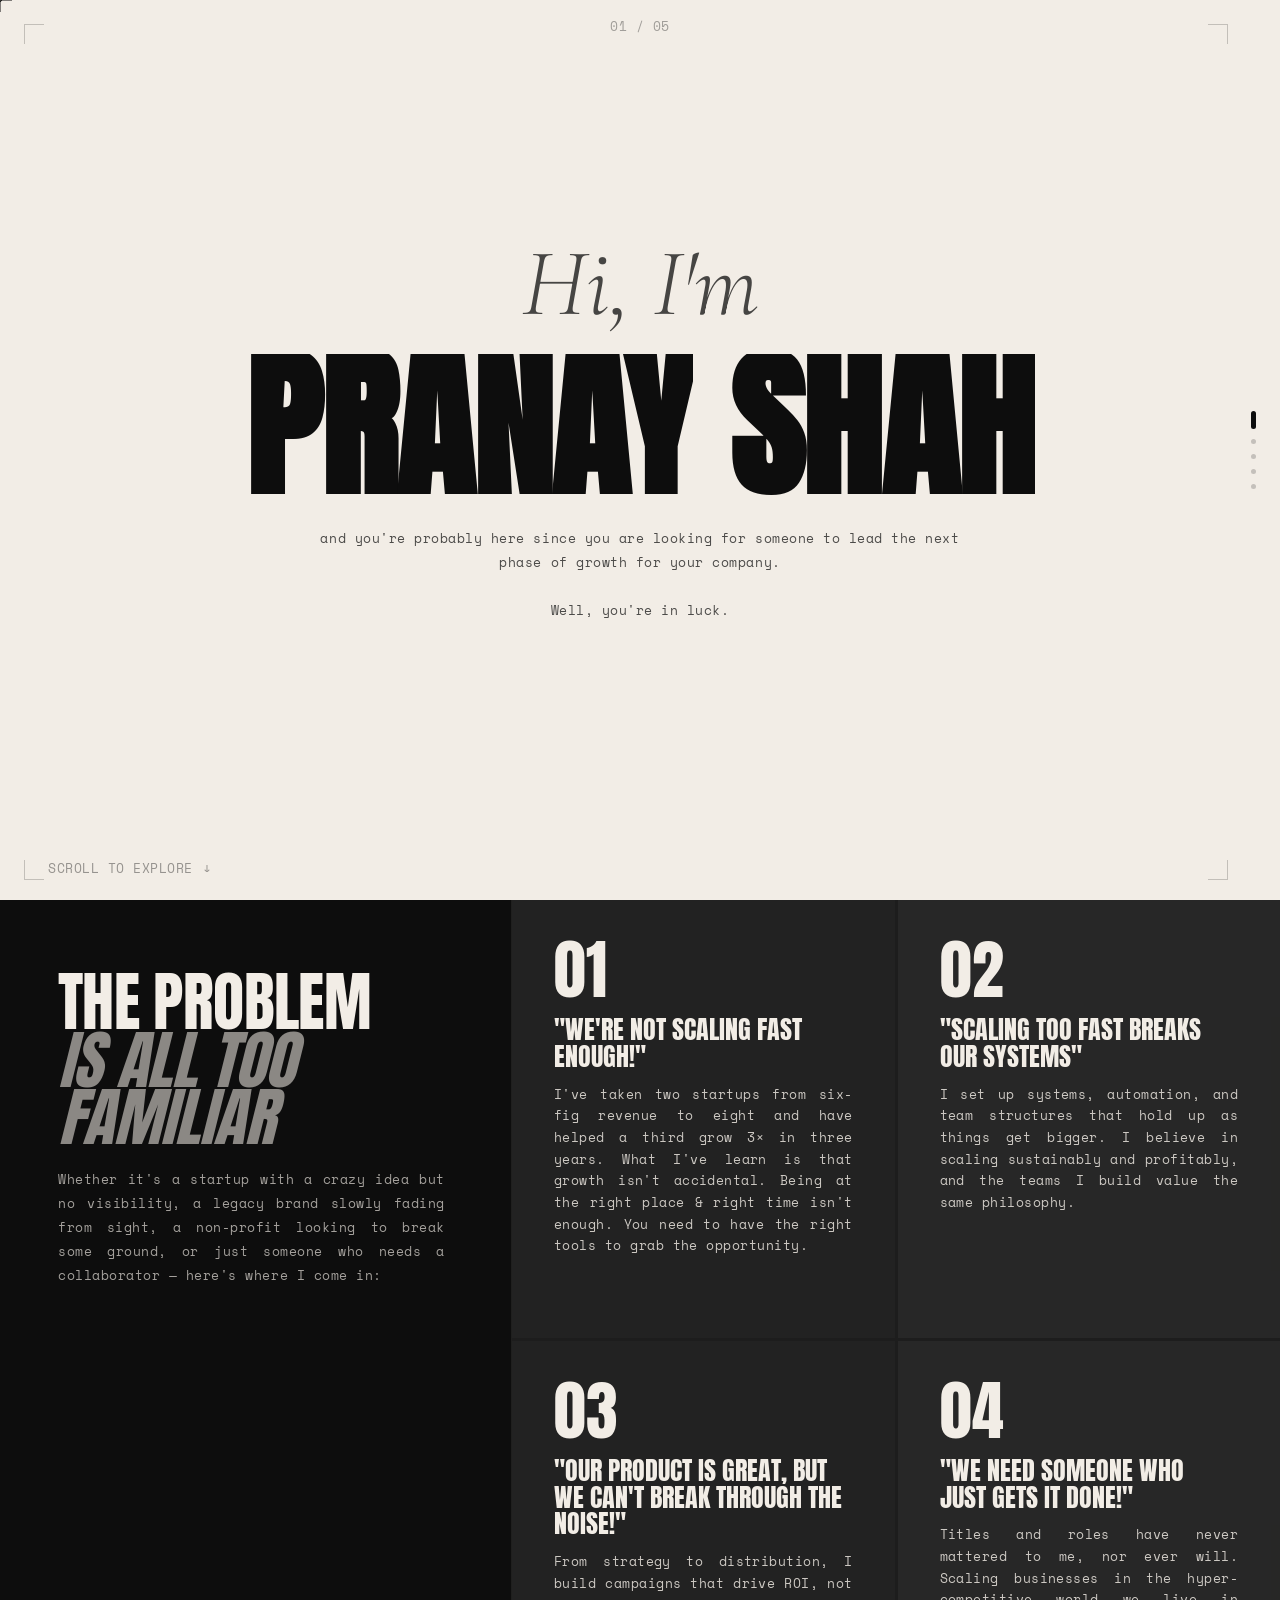
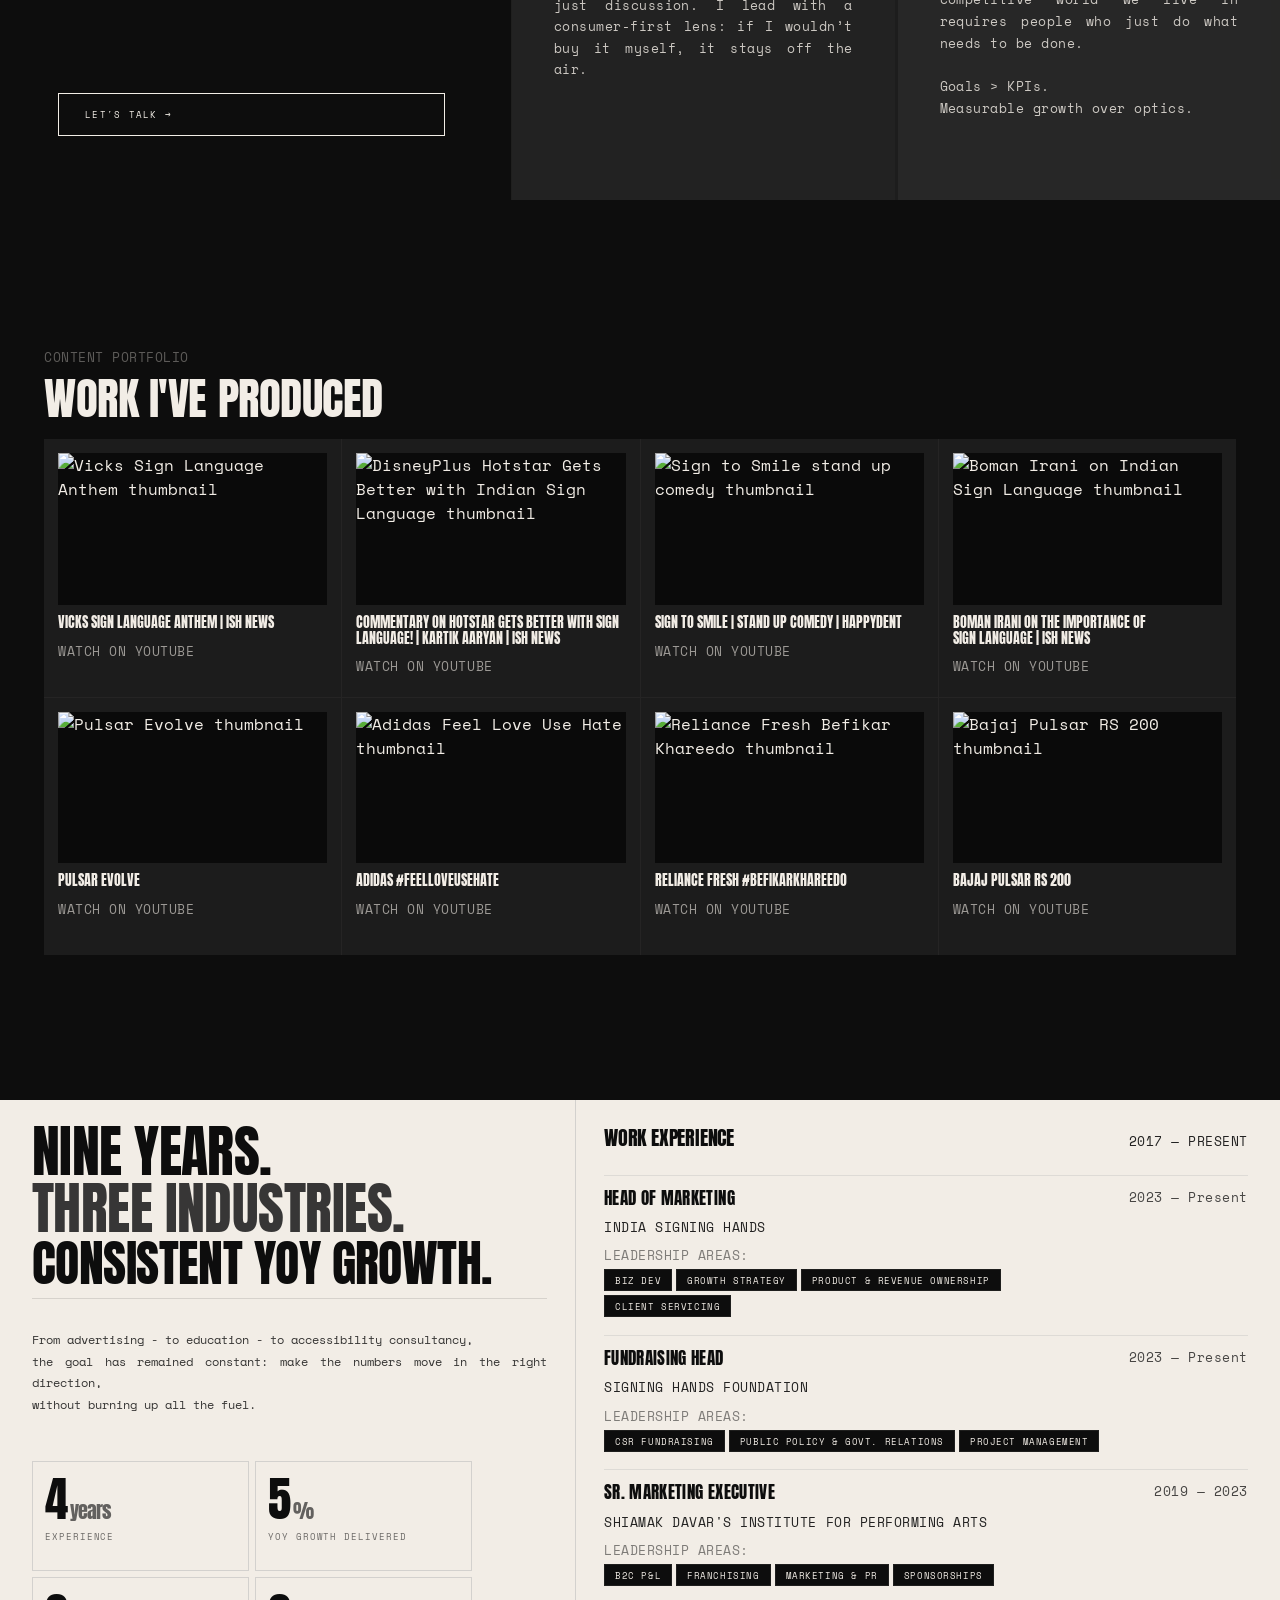
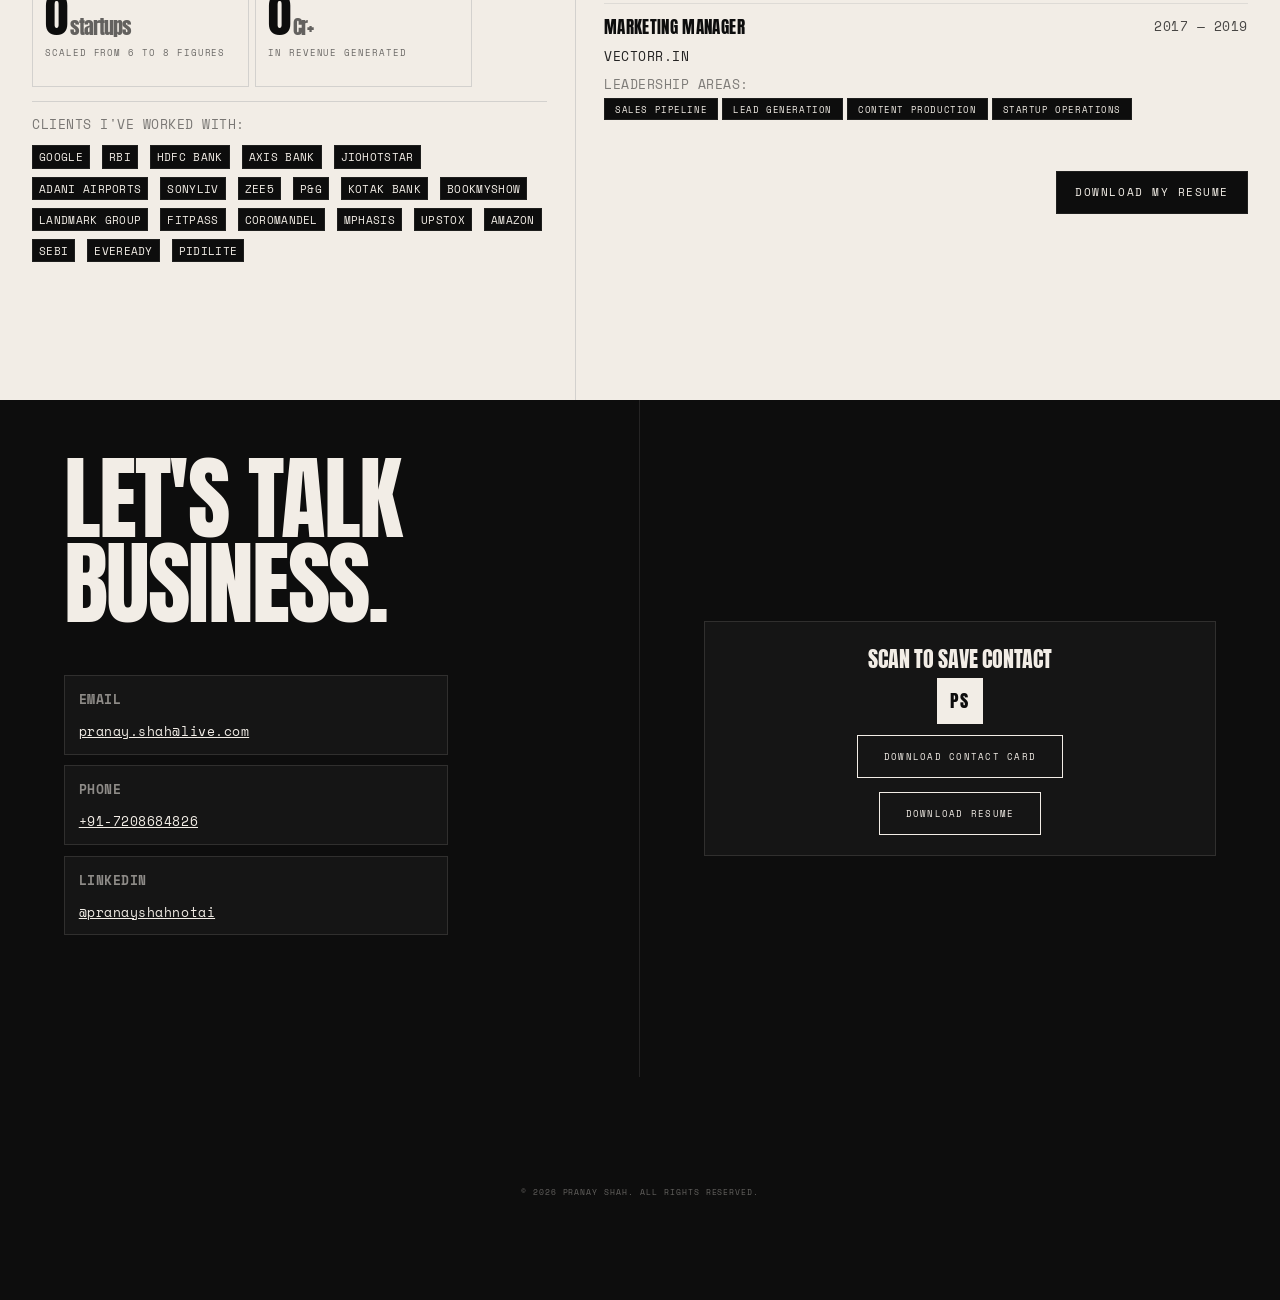
==== commit 63531416: "Fix resume and vCard download paths" ====
--- a/index.html
+++ b/index.html
@@ -1992,7 +1992,7 @@
               </div>
             </div>
           </div>
-         <br> <a href="../documents/Pranay_Shah_Resume_2_0.pdf" target="_blank" class="btn resume-btn-right" download>Download my
+         <br> <a href="./Pranay_Shah_Resume_2_0.pdf" target="_blank" class="btn resume-btn-right" download>Download my
             resume</a>
         </div>
 
@@ -2030,8 +2030,8 @@
                 <div id="qr-code"></div>
                 <div class="qr-brand">PS</div>
               </div>
-              <a class="btn btnl" href="../contacts/pranay-shah.vcf" download style="margin-top:8px;">Download Contact Card </a>
-              <a class="btn btnl" href="../documents/Pranay_Shah_Resume_2_0.pdf" download style="margin-top:0;">Download resume</a>
+              <a class="btn btnl" href="./pranay-shah.vcf" download style="margin-top:8px;">Download Contact Card </a>
+              <a class="btn btnl" href="./Pranay_Shah_Resume_2_0.pdf" download style="margin-top:0;">Download resume</a>
             </div>
           </div>
         </div> <BR>
@@ -2213,4 +2213,4 @@
   </script>
 </body>
 
-</html>+</html>
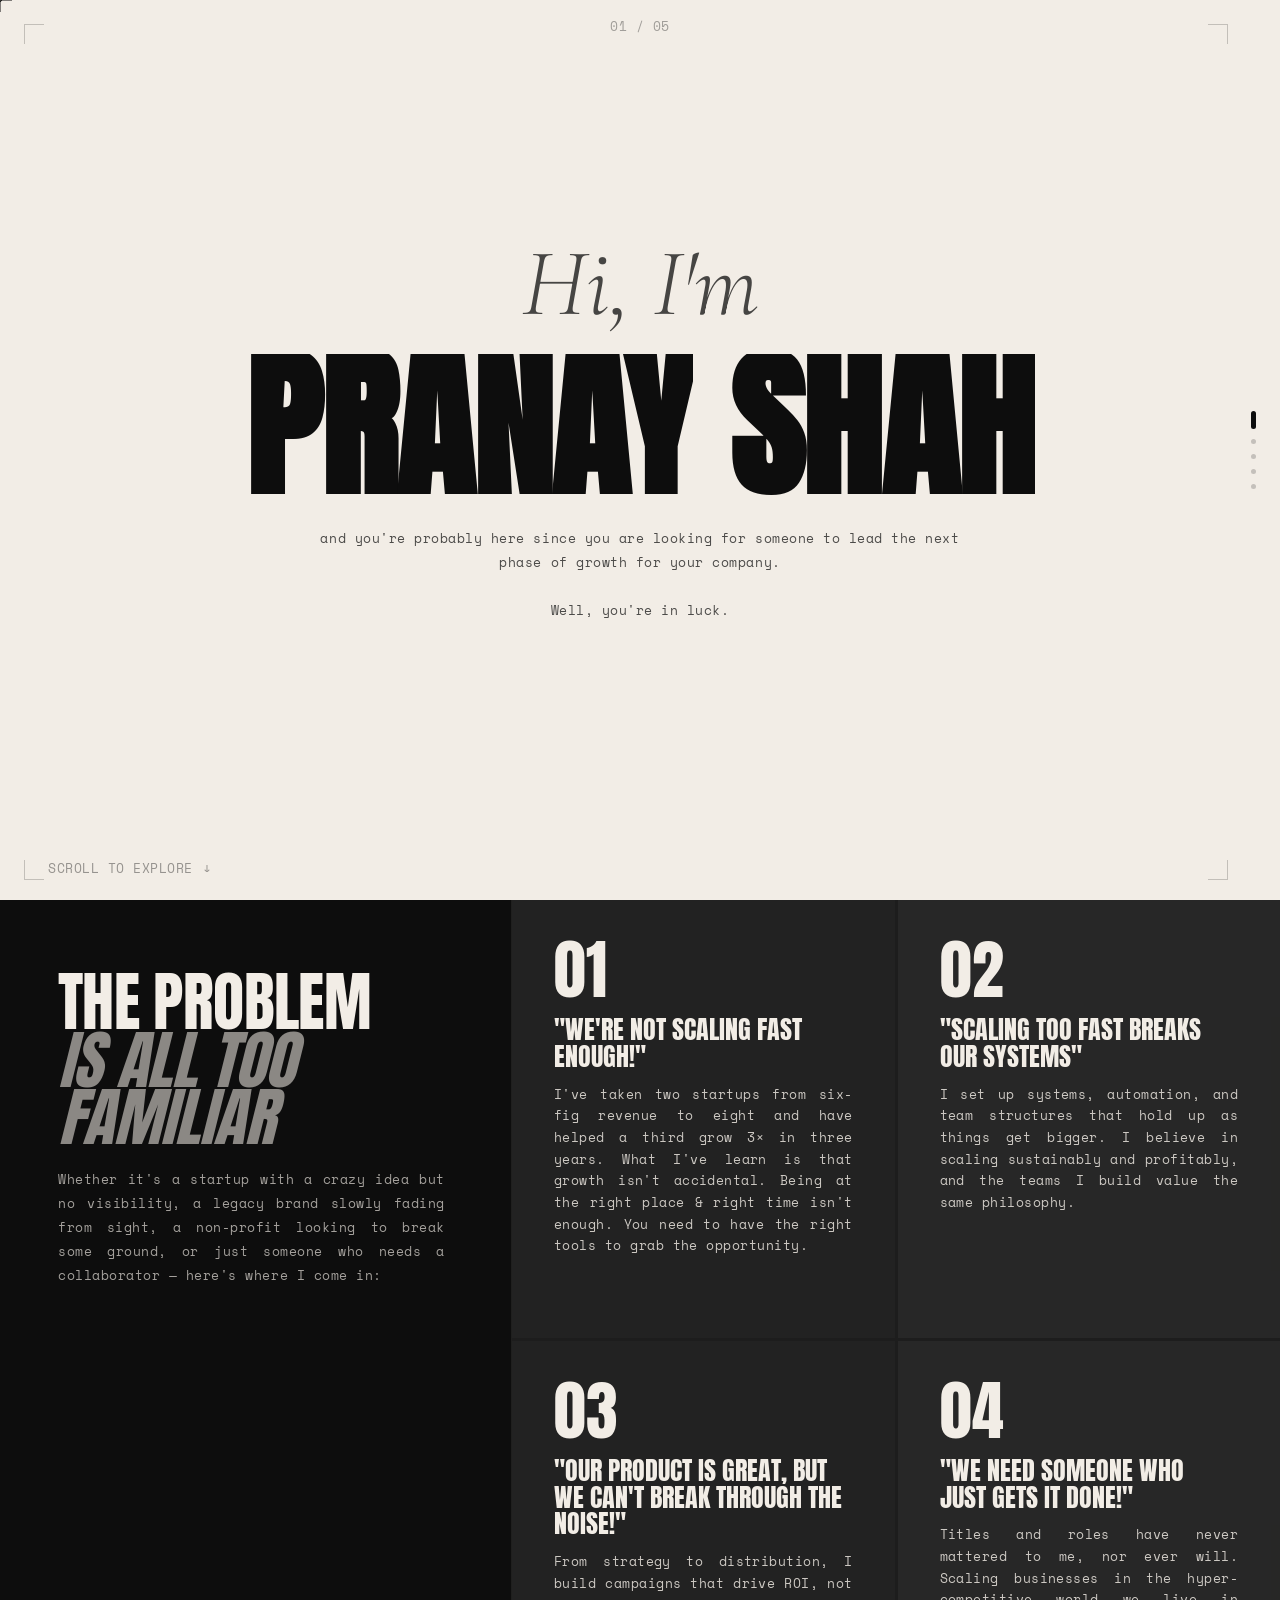
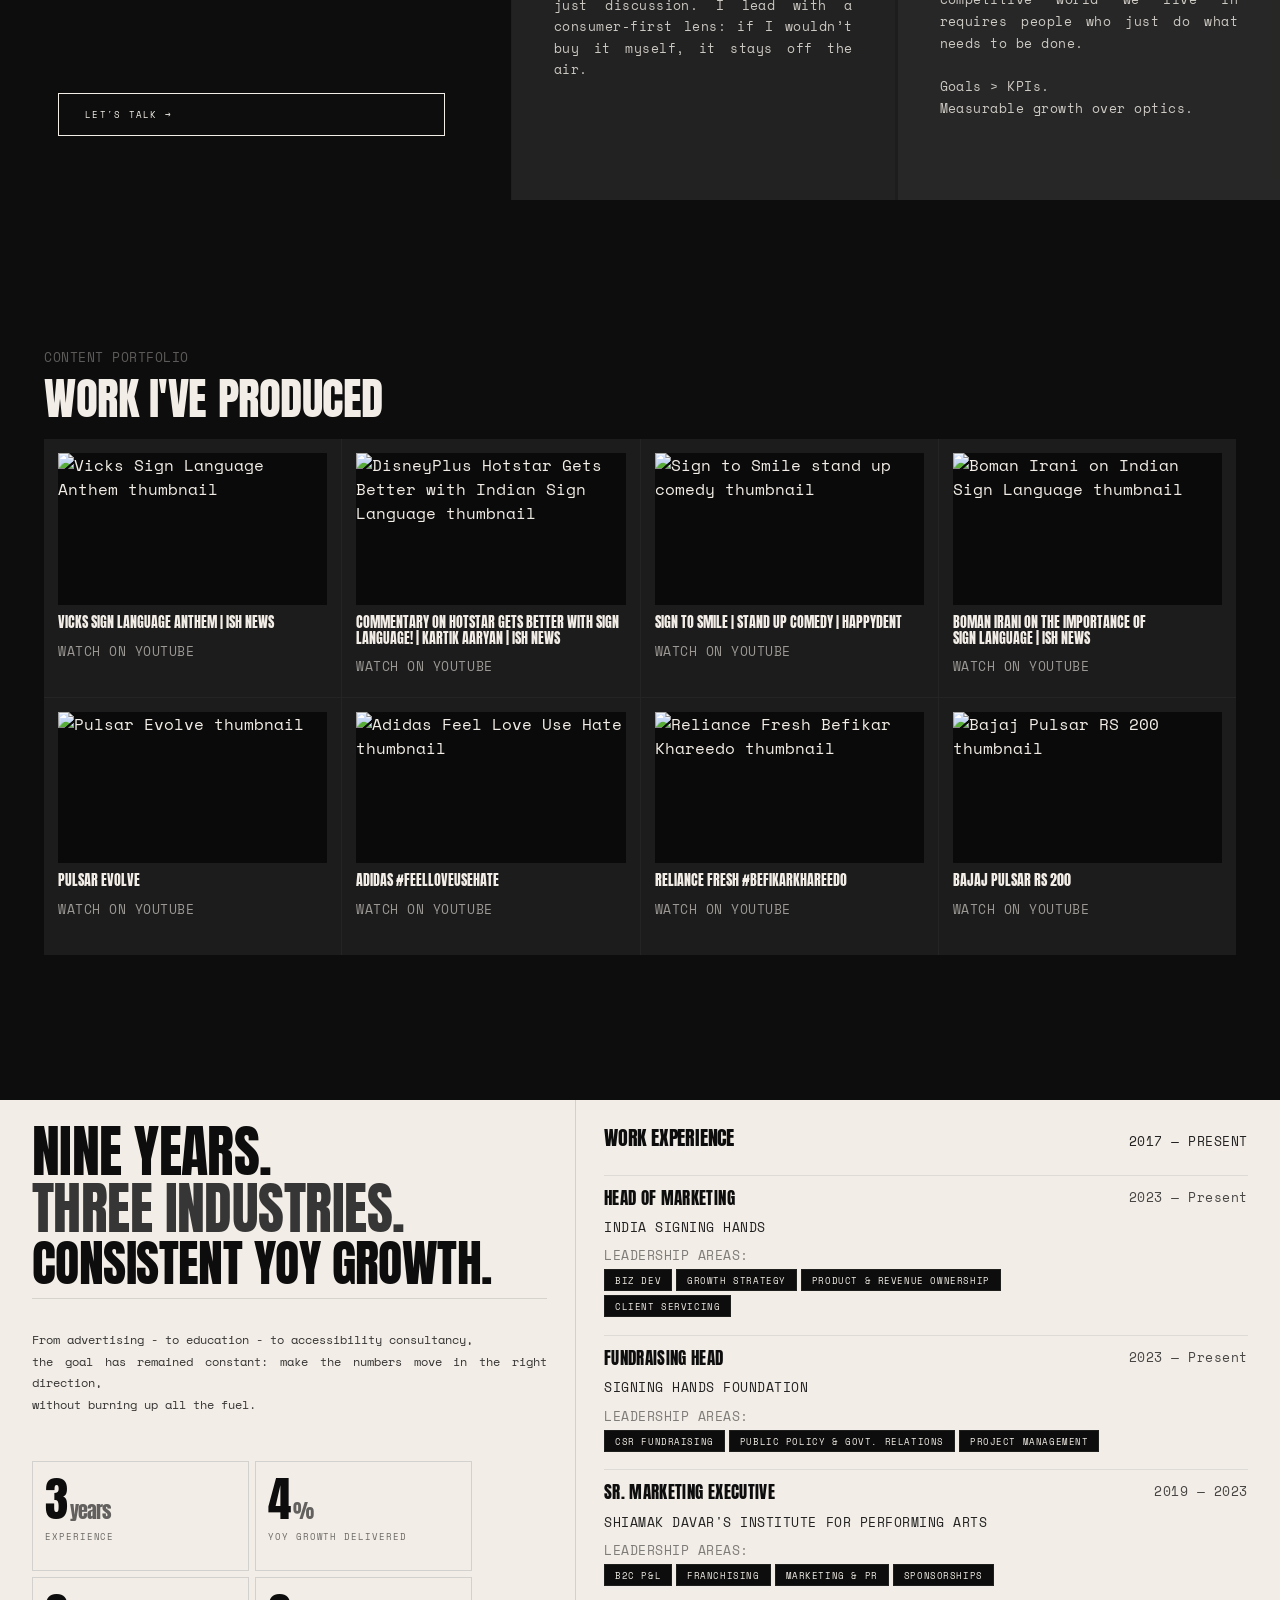
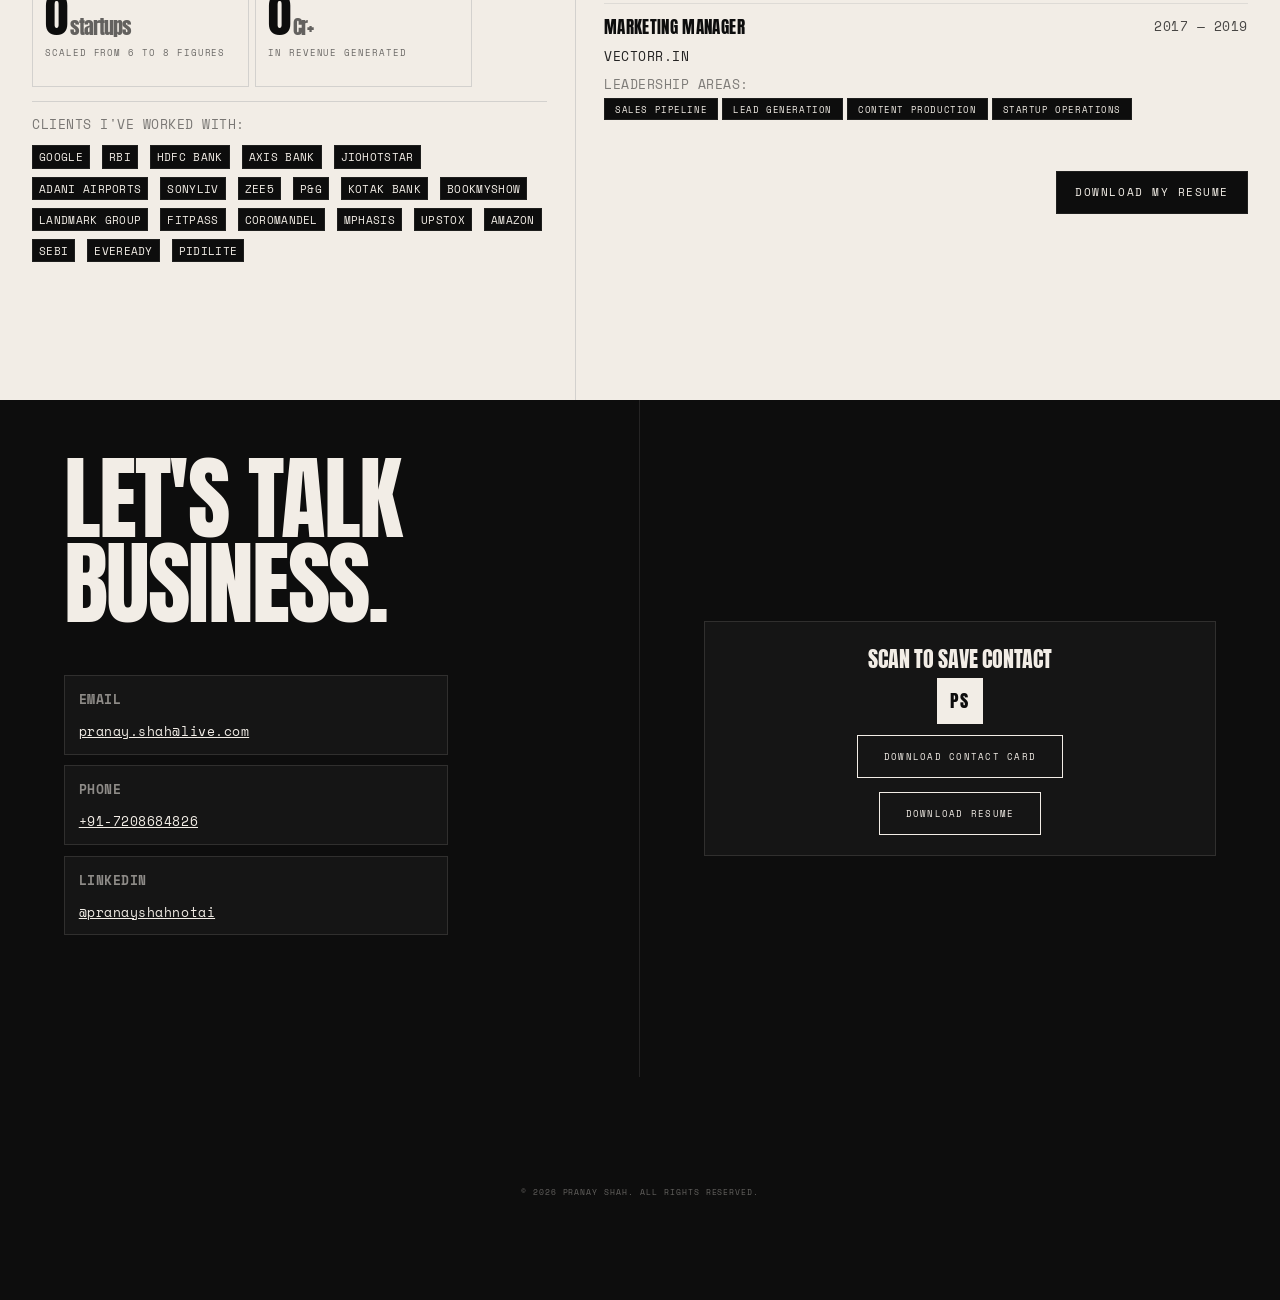
==== commit eb6883a0: "Deploy Unified Dual-DOM Responsive Portfolio (Plan C)" ====
--- a/index.html
+++ b/index.html
@@ -1,2216 +1,36 @@
 <!DOCTYPE html>
 <html lang="en">
+<head>
+    <meta charset="UTF-8">
+    <meta name="viewport" content="width=device-width, initial-scale=1.0">
+    <title>Portfolio Loading...</title>
+    <style>
+        body { background: #1c1c1c; margin: 0; }
+        /* Prevent flash of unstyled content */
+    </style>
+    <script>
+        (function() {
+            const isMobile = window.innerWidth <= 768 || window.screen.width <= 768;
+            const desktopB64 = "[base64]/[base64]/[base64]/[base64]/[base64]/LmNsYXNzTGlzdC5hZGQoJ2luJyksIDE4MCk7CiAgICAgICAgc2V0VGltZW91dCgoKSA9PiBkb2N1bWVudC5nZXRFbGVtZW50QnlJZCgnaHcxJyk/LmNsYXNzTGlzdC5hZGQoJ2luJyksIDU4MCk7CiAgICAgICAgc2V0VGltZW91dCgoKSA9PiBkb2N1bWVudC5nZXRFbGVtZW50QnlJZCgnaHcyJyk/[base64]/[base64]";
+            const mobileB64 = "[base64]/[base64]/[base64]/[base64]/[base64]/[base64]/LmNsYXNzTGlzdC5hZGQoJ2luJyksIDk2MCk7CiAgICAgICAgICAgIHNldFRpbWVvdXQoKCkgPT4gZG9jdW1lbnQuZ2V0RWxlbWVudEJ5SWQoJ3BhcmFBJyk/[base64]/[base64]/[base64]/[base64]/[base64]/[base64]";
+            
+            // Decode base64 
+            // We use a safe utf8 decode function since standard atob doesn't handle multi-byte chars perfectly
+            function b64DecodeUnicode(str) {
+                return decodeURIComponent(atob(str).split('').map(function(c) {
+                    return '%' + ('00' + c.charCodeAt(0).toString(16)).slice(-2);
+                }).join(''));
+            }
 
-<head>
-  <meta charset="UTF-8" />
-  <meta name="viewport" content="width=device-width, initial-scale=1.0" />
-  <title>We have to schedule a call with this guy!</title>
-  <link rel="preconnect" href="https://fonts.googleapis.com" />
-  <link
-    href="https://fonts.googleapis.com/css2?family=Anton&family=Cormorant+Garamond:ital,wght@1,300&family=Space+Mono:ital,wght@0,400;0,700;1,400&display=swap"
-    rel="stylesheet" />
-  <script src="https://cdnjs.cloudflare.com/ajax/libs/qrcodejs/1.0.0/qrcode.min.js"></script>
-  <style>
-    :root {
-      --light: #f2ede6;
-      --dark: #0d0d0d;
-      --mid: #1c1c1c;
-      --bl: rgba(13, 13, 13, 0.1);
-      --bd: rgba(242, 237, 230, 0.1);
-      --ease: cubic-bezier(0.16, 1, 0.3, 1);
-    }
-
-    *,
-    *::before,
-    *::after {
-      box-sizing: border-box;
-      margin: 0;
-      padding: 0;
-    }
-
-    html,
-    body {
-      width: 100%;
-      min-height: 100%;
-      background: var(--light);
-      overflow-x: hidden;
-      overflow-y: auto;
-      scroll-behavior: smooth;
-    }
-
-    body {
-      font-family: 'Space Mono', monospace;
-      cursor: none;
-    }
-
-    /* CROSSHAIR */
-    #xh {
-      position: fixed;
-      pointer-events: none;
-      z-index: 9999;
-      width: 24px;
-      height: 24px;
-      transform: translate(-50%, -50%);
-    }
-
-    #xh::before,
-    #xh::after {
-      content: '';
-      position: absolute;
-      background: var(--dark);
-      transition: background .3s;
-    }
-
-    #xh::before {
-      width: 1px;
-      height: 100%;
-      left: 50%;
-      top: 0;
-      transform: translateX(-50%);
-    }
-
-    #xh::after {
-      width: 100%;
-      height: 1px;
-      top: 50%;
-      left: 0;
-      transform: translateY(-50%);
-    }
-
-    #xh .xc {
-      position: absolute;
-      width: 4px;
-      height: 4px;
-      border: 1px solid var(--dark);
-      border-radius: 50%;
-      top: 50%;
-      left: 50%;
-      transform: translate(-50%, -50%);
-      background: transparent;
-      transition: all .3s;
-    }
-
-    body.ind #xh::before,
-    body.ind #xh::after {
-      background: var(--light);
-    }
-
-    body.ind #xh .xc {
-      border-color: var(--light);
-    }
-
-    body:has(a:hover, button:hover) #xh .xc {
-      width: 10px;
-      height: 10px;
-      background: var(--dark);
-    }
-
-    body.ind:has(a:hover, button:hover) #xh .xc {
-      background: var(--light);
-    }
-
-    /* TRACK */
-    #vp {
-      position: relative;
-      width: 100%;
-      overflow: visible;
-    }
-
-    #track {
-      display: block;
-      width: 100%;
-      height: auto;
-      transform: none !important;
-    }
-
-    /* PANELS */
-    .panel {
-      width: 100%;
-      min-height: 100vh;
-      position: relative;
-      overflow: visible;
-      display: flex;
-      flex-direction: column;
-    }
-
-    .light {
-      background: var(--light);
-      color: var(--dark);
-    }
-
-    .dark {
-      background: var(--dark);
-      color: var(--light);
-    }
-
-    /* PROGRESS BAR */
-    #pbar {
-      position: fixed;
-      bottom: 0;
-      left: 0;
-      height: 2px;
-      background: var(--dark);
-      z-index: 300;
-      transform-origin: left;
-      transform: scaleX(0);
-      width: 100%;
-      transition: background .4s;
-    }
-
-    body.ind #pbar {
-      background: rgba(242, 237, 230, .6);
-    }
-
-    /* PANEL INDEX */
-    #pidx {
-      position: fixed;
-      top: 14px;
-      left: 50%;
-      transform: translateX(-50%);
-      font-family: 'Space Mono', monospace;
-      font-size: 10px;
-      letter-spacing: .18em;
-      opacity: .35;
-      z-index: 200;
-      color: var(--dark);
-      transition: color .4s;
-      pointer-events: none;
-    }
-
-    body.ind #pidx {
-      color: var(--light);
-    }
-
-    /* NAV DOTS */
-    #dots {
-      position: fixed;
-      right: 24px;
-      top: 50%;
-      transform: translateY(-50%);
-      display: flex;
-      flex-direction: column;
-      gap: 10px;
-      z-index: 200;
-    }
-
-    .db {
-      width: 5px;
-      height: 5px;
-      border-radius: 50%;
-      background: rgba(13, 13, 13, .2);
-      border: none;
-      cursor: none;
-      transition: all .3s;
-    }
-
-    .db.on {
-      background: var(--dark);
-      height: 18px;
-      border-radius: 3px;
-    }
-
-    body.ind .db {
-      background: rgba(242, 237, 230, .2);
-    }
-
-    body.ind .db.on {
-      background: var(--light);
-    }
-
-    /* SCROLL HINT */
-    #hint {
-      position: fixed;
-      bottom: 20px;
-      left: 48px;
-      font-family: 'Space Mono', monospace;
-      font-size: 9px;
-      letter-spacing: .18em;
-      text-transform: uppercase;
-      opacity: .4;
-      z-index: 200;
-      display: flex;
-      align-items: center;
-      gap: 10px;
-      transition: opacity .5s, color .4s;
-      color: var(--dark);
-    }
-
-    #hint.hide {
-      opacity: 0;
-      pointer-events: none;
-    }
-
-    body.ind #hint {
-      color: var(--light);
-    }
-
-    .ha {
-      animation: ap 1.5s ease-in-out infinite;
-    }
-
-    @keyframes ap {
-
-      0%,
-      100% {
-        transform: translateY(0)
-      }
-
-      50% {
-        transform: translateY(6px)
-      }
-    }
-
-    /* SHARED */
-    .sec-label {
-      font-family: 'Space Mono', monospace;
-      font-size: 9px;
-      letter-spacing: .22em;
-      text-transform: uppercase;
-      opacity: .35;
-    }
-
-    .btn {
-      display: inline-flex;
-      align-items: center;
-      gap: 10px;
-      font-family: 'Space Mono', monospace;
-      font-size: 9px;
-      letter-spacing: .14em;
-      text-transform: uppercase;
-      padding: 14px 26px;
-      cursor: none;
-      transition: all .28s var(--ease);
-      border: 1px solid var(--dark);
-      color: var(--dark);
-      background: transparent;
-      text-decoration: none;
-    }
-
-    .btn:hover {
-      background: var(--dark);
-      color: var(--light);
-    }
-
-    .btnl {
-      border-color: var(--light);
-      color: var(--light);
-    }
-
-    .btnl:hover {
-      background: var(--light);
-      color: var(--dark);
-    }
-
-    .corner {
-      position: absolute;
-      width: 20px;
-      height: 20px;
-      opacity: .2;
-      z-index: 10;
-    }
-
-    .corner.tl {
-      top: 24px;
-      left: 24px;
-      border-top: 1px solid var(--dark);
-      border-left: 1px solid var(--dark);
-    }
-
-    .corner.tr {
-      top: 24px;
-      right: 52px;
-      border-top: 1px solid var(--dark);
-      border-right: 1px solid var(--dark);
-    }
-
-    .corner.bl {
-      bottom: 20px;
-      left: 24px;
-      border-bottom: 1px solid var(--dark);
-      border-left: 1px solid var(--dark);
-    }
-
-    .corner.br {
-      bottom: 20px;
-      right: 52px;
-      border-bottom: 1px solid var(--dark);
-      border-right: 1px solid var(--dark);
-    }
-
-    /* ════════════════════════════
-   S1 — HERO  (light bg)
-════════════════════════════ */
-    #p1 {
-      justify-content: center;
-      align-items: center;
-      padding: 88px 80px 16px;
-      overflow: visible;
-      flex-direction: column;
-    }
-
-    .hero-above {
-      width: 100%;
-      display: flex;
-      flex-direction: column;
-      align-items: center;
-      text-align: center;
-      margin-top: 8px;
-      gap: 22px;
-    }
-
-    .hero-hi {
-      font-family: 'Cormorant Garamond', serif;
-      font-style: italic;
-      font-weight: 300;
-      font-size: clamp(56px, 7.5vw, 108px);
-      color: var(--dark);
-      opacity: 0;
-      transform: translateY(14px);
-      transition: opacity .6s var(--ease) .3s, transform .6s var(--ease) .3s;
-      margin-bottom: 0;
-      line-height: 1;
-    }
-
-    .hero-hi.in {
-      opacity: .75;
-      transform: translateY(0);
-    }
-
-    .hero-name {
-      font-family: 'Anton', sans-serif;
-      font-size: clamp(83px, 12.65vw, 161px);
-      line-height: .9;
-      letter-spacing: -.01em;
-      text-transform: uppercase;
-      margin: 0;
-    }
-
-    .hw {
-      display: inline-block;
-      overflow: hidden;
-    }
-
-    .hw span {
-      display: block;
-      transform: translateY(110%);
-      transition: transform .85s var(--ease);
-    }
-
-    .hw.in span {
-      transform: translateY(0);
-    }
-
-    /* Para swap zone */
-    .para-swap {
-      position: relative;
-      width: 100%;
-      max-width: 640px;
-      margin: 0 auto;
-      min-height: 4.6em;
-    }
-
-    .para-a,
-    .para-b {
-      position: absolute;
-      inset: 0;
-      font-family: 'Space Mono', monospace;
-      font-size: 13px;
-      line-height: 1.85;
-      letter-spacing: .04em;
-      color: var(--dark);
-      transition: opacity .45s var(--ease);
-    }
-
-    .para-a {
-      opacity: 0;
-    }
-
-    .para-a.in {
-      opacity: .72;
-    }
-
-    #p1.phase-two .para-a {
-      opacity: 0;
-    }
-
-    .para-b {
-      opacity: 0;
-    }
-
-    #p1.phase-two .para-b {
-      opacity: .72;
-    }
-
-    .hero-scroll-hint {
-      display: none;
-    }
-
-    /* Skill cards layer */
-    .hero-cards-layer {
-      position: relative;
-      width: 100%;
-      z-index: 5;
-      background: var(--light);
-      padding: 12px 80px 4px;
-      border-top: none;
-      border-bottom: 1px solid var(--bl);
-      margin-top: 48px;
-      opacity: 0;
-      transform: translateY(10px);
-      pointer-events: none;
-      transition: opacity .45s var(--ease), transform .45s var(--ease);
-    }
-
-    #p1.phase-two .hero-cards-layer {
-      opacity: 1;
-      transform: translateY(0);
-      pointer-events: auto;
-    }
-
-    /* Single row, 6 cards, name only */
-    .skill-cards {
-      display: flex;
-      flex-direction: row;
-      gap: 8px;
-      width: 100%;
-      max-width: 800px;
-      margin: 0 auto 2px;
-    }
-
-    .sk-card {
-      flex: 1;
-      background: var(--dark);
-      padding: 10px 8px;
-      display: flex;
-      align-items: center;
-      justify-content: center;
-      text-align: center;
-      opacity: 0;
-      transform: translateY(10px);
-      transition: opacity .4s var(--ease), transform .4s var(--ease);
-    }
-
-    .sk-card.in {
-      opacity: 1;
-      transform: translateY(0);
-    }
-
-    .sk-card:hover {
-      background: #222;
-    }
-
-    .sk-title {
-      font-family: 'Anton', sans-serif;
-      font-size: clamp(11px, 1.15vw, 14.5px);
-      text-transform: uppercase;
-      letter-spacing: .06em;
-      color: var(--light);
-      line-height: 1.2;
-    }
-
-    /* ════════════════════════════
-   S2 — GOT A PROBLEM?  (dark bg)
-════════════════════════════ */
-    #p2 {
-      padding: 0;
-      flex-direction: row;
-    }
-
-    .p5-intro {
-      width: 40%;
-      flex-shrink: 0;
-      padding: 74px 66px 64px 58px;
-      display: flex;
-      flex-direction: column;
-      justify-content: space-between;
-      border-right: 1px solid rgba(242, 237, 230, .08);
-    }
-
-    .p5-intro>div {
-      display: flex;
-      flex-direction: column;
-      gap: 20px;
-    }
-
-    .p5-title {
-      font-family: 'Anton', sans-serif;
-      font-size: clamp(38px, 5vw, 68px);
-      text-transform: uppercase;
-      line-height: .9;
-      letter-spacing: -.01em;
-    }
-
-    .p5-title span {
-      display: block;
-    }
-
-    .p5-sub,
-    .prob-a,
-    .job-client-label,
-    .contact-links a strong,
-    .contact-links a span {
-      font-family: 'Space Mono', monospace;
-      font-size: 13px;
-      line-height: 1.85;
-      letter-spacing: .04em;
-    }
-
-    .p5-sub {
-      opacity: .66;
-      margin-top: 0;
-      max-width: 52ch;
-      width: 100%;
-      text-align: justify;
-    }
-
-    .p5-cards-wrap {
-      flex: 1;
-      display: grid;
-      grid-template-columns: 1fr 1fr;
-      gap: 3px;
-      background: rgba(242, 237, 230, .07);
-    }
-
-    .problem-copy {
-      max-width: 30ch;
-      font-family: 'Space Mono', monospace;
-      font-size: 13px;
-      line-height: 1.85;
-      letter-spacing: .04em;
-      opacity: .64;
-      margin-top: 0;
-    }
-
-    .prob-card {
-      padding: 38px 42px 40px;
-      display: flex;
-      flex-direction: column;
-      justify-content: flex-start;
-      position: relative;
-      overflow: hidden;
-      opacity: 0;
-      transform: translateX(20px);
-      transition: opacity .6s var(--ease), transform .6s var(--ease);
-      cursor: none;
-    }
-
-    .prob-card.in {
-      opacity: 1;
-      transform: translateX(0);
-    }
-
-    .prob-card:nth-child(1) {
-      background: rgba(255, 255, 255, .025);
-    }
-
-    .prob-card:nth-child(2) {
-      background: rgba(255, 255, 255, .045);
-    }
-
-    .prob-card:nth-child(3) {
-      background: rgba(255, 255, 255, .025);
-    }
-
-    .prob-card:nth-child(4) {
-      background: rgba(255, 255, 255, .045);
-    }
-
-    .prob-card::after {
-      content: '';
-      position: absolute;
-      inset: 0;
-      background: rgba(242, 237, 230, .02);
-      opacity: 0;
-      transition: opacity .3s;
-    }
-
-    .prob-card:hover::after {
-      opacity: 1;
-    }
-
-    .prob-num {
-      font-family: 'Anton', sans-serif;
-      font-size: 64px;
-      line-height: 1;
-      color: var(--light);
-      opacity: 1;
-      margin-bottom: 14px;
-    }
-
-    .prob-q {
-      font-family: 'Anton', sans-serif;
-      font-size: clamp(18px, 2vw, 26px);
-      text-transform: uppercase;
-      line-height: 1.05;
-      margin-bottom: 14px;
-      color: var(--light);
-    }
-
-    .prob-a {
-      opacity: .82;
-      margin-bottom: 16px;
-      color: var(--light);
-      max-width: 44ch;
-      line-height: 1.665;
-      letter-spacing: .036em;
-      text-align: justify;
-    }
-
-    /* ════════════════════════════
-   S3 — PORTFOLIO  (dark bg)
-════════════════════════════ */
-    #p3 {
-      padding: 0;
-      flex-direction: column;
-      justify-content: center;
-    }
-
-    .port-wrap {
-      width: 100%;
-      height: 100%;
-      display: flex;
-      flex-direction: column;
-      padding: 32px 44px;
-    }
-
-    .port-hdr {
-      margin-bottom: 20px;
-    }
-
-    .port-label {
-      font-family: 'Space Mono', monospace;
-      font-size: 9px;
-      letter-spacing: .22em;
-      text-transform: uppercase;
-      opacity: .35;
-      color: var(--light);
-      margin-bottom: 8px;
-    }
-
-    .port-title {
-      font-family: 'Anton', sans-serif;
-      font-size: clamp(28px, 3.5vw, 46px);
-      text-transform: uppercase;
-      line-height: .95;
-      letter-spacing: -.01em;
-      color: var(--light);
-    }
-
-    .port-grid {
-      display: grid;
-      grid-template-columns: repeat(4, 1fr);
-      gap: 1px;
-      background: var(--bd);
-      flex: 1;
-      min-height: 0;
-    }
-
-    .pv-card {
-      background: var(--mid);
-      display: flex;
-      flex-direction: column;
-      padding: 14px;
-    }
-
-    .pv-link {
-      display: block;
-      text-decoration: none;
-      color: var(--light);
-    }
-
-    .pv-thumb-wrap {
-      position: relative;
-      width: 100%;
-      padding-bottom: 56.25%;
-      background: #0a0a0a;
-      overflow: hidden;
-    }
-
-    .pv-thumb {
-      position: absolute;
-      inset: 0;
-      width: 100%;
-      height: 100%;
-      object-fit: cover;
-      transition: transform .35s var(--ease), opacity .35s var(--ease);
-    }
-
-    .pv-card:hover .pv-thumb {
-      transform: scale(1.04);
-      opacity: .9;
-    }
-
-    .pv-info {
-      padding-top: 10px;
-      min-height: 78px;
-    }
-
-    .pv-vidtitle {
-      font-family: 'Anton', sans-serif;
-      font-size: clamp(12px, 1.1vw, 15px);
-      text-transform: uppercase;
-      color: var(--light);
-      line-height: 1.12;
-      margin-bottom: 8px;
-      display: -webkit-box;
-      -webkit-line-clamp: 3;
-      -webkit-box-orient: vertical;
-      overflow: hidden;
-    }
-
-    .pv-cta {
-      font-family: 'Space Mono', monospace;
-      font-size: 8px;
-      letter-spacing: .12em;
-      text-transform: uppercase;
-      color: var(--light);
-      opacity: .6;
-    }
-
-    /* ════════════════════════════
-   S4 — WORK + CLIENTS  (light bg)
-════════════════════════════ */
-    #p4 {
-      padding: 0;
-      display: grid;
-      grid-template-columns: minmax(360px, 45%) minmax(0, 55%);
-      align-items: stretch;
-    }
-
-    .work-col {
-      padding: 22px 32px 22px 28px;
-      display: flex;
-      flex-direction: column;
-      min-width: 0;
-    }
-
-    .work-col-hdr {
-      display: flex;
-      align-items: baseline;
-      justify-content: space-between;
-      padding-bottom: 10px;
-      margin-bottom: 10px;
-    }
-
-    .work-col-title {
-      font-family: 'Anton', sans-serif;
-      font-size: clamp(19px, 1.6vw, 24px);
-      text-transform: uppercase;
-      letter-spacing: -.01em;
-      color: var(--dark);
-    }
-
-    .jobs-list {
-      display: flex;
-      flex-direction: column;
-      flex: 1;
-      gap: .56rem;
-    }
-
-    .timeline-wrap {
-      position: relative;
-      padding-top: .1rem;
-      padding-left: 0;
-      margin-left: 0;
-    }
-
-    .job {
-      display: grid;
-      grid-template-columns: 1fr auto;
-      padding: .58rem 0 .54rem;
-      border: 0;
-      border-top: 1px solid rgba(22, 38, 61, .09);
-      border-radius: 0;
-      background: transparent;
-      opacity: 0;
-      transform: translateY(12px);
-      transition: opacity .5s var(--ease), transform .5s var(--ease);
-      box-shadow: none;
-    }
-
-    .job-left {
-      display: grid;
-      gap: .14rem;
-    }
-
-    .job.in {
-      opacity: 1;
-      transform: translateY(0);
-    }
-
-    .job-role {
-      font-family: 'Anton', sans-serif;
-      font-size: clamp(16px, 1.35vw, 19px);
-      text-transform: uppercase;
-      letter-spacing: .02em;
-      color: var(--dark);
-      margin-bottom: 2px;
-    }
-
-    .job-co {
-      font-family: 'Space Mono', monospace;
-      font-size: 13px;
-      line-height: 1.85;
-      letter-spacing: .04em;
-      text-transform: uppercase;
-      color: var(--dark);
-      opacity: .9;
-      font-weight: 400;
-      margin-bottom: 1px;
-    }
-
-    .job-tags {
-      display: flex;
-      flex-wrap: wrap;
-      gap: 4px;
-    }
-
-    .jt {
-      font-family: 'Space Mono', monospace;
-      font-size: 9px;
-      letter-spacing: .065em;
-      text-transform: uppercase;
-      padding: 4px 10px 3px;
-      background: var(--dark);
-      color: var(--light);
-      border: 1px solid rgba(242, 237, 230, .08);
-    }
-
-    .job-right {
-      text-align: right;
-      padding-left: 10px;
-    }
-
-    .job-yr {
-      font-family: 'Space Mono', monospace;
-      font-size: 8px;
-      color: var(--dark);
-      opacity: .74;
-      margin-bottom: 3px;
-      letter-spacing: .08em;
-    }
-
-    .work-col-hdr .sec-label {
-      color: var(--dark);
-      opacity: .9;
-    }
-
-    /* Right column */
-    .nums-col {
-      position: relative;
-      padding: 26px 28px 16px 32px;
-      display: flex;
-      flex-direction: column;
-      gap: 14px;
-      justify-content: flex-start;
-      min-width: 0;
-      border-right: 1px solid rgba(22, 38, 61, .14);
-      background: transparent;
-      overflow: hidden;
-    }
-
-    .nums-col::before {
-      content: none;
-    }
-
-    .nums-intro {
-      display: flex;
-      flex-direction: column;
-      gap: 8px;
-      margin-bottom: 0;
-      padding-bottom: 0;
-      position: relative;
-      z-index: 1;
-    }
-
-    .nums-title {
-      font-family: 'Anton', sans-serif;
-      font-size: clamp(34px, 4.4vw, 60px);
-      text-transform: uppercase;
-      line-height: 1;
-      letter-spacing: -.01em;
-      color: var(--dark);
-      margin-bottom: 0;
-      display: flex;
-      flex-direction: column;
-      gap: .1em;
-      width: max-content;
-      max-width: none;
-    }
-
-    .nums-title-line {
-      display: block;
-      line-height: .92;
-    }
-
-    .nums-title-line.alt {
-      color: rgba(44, 44, 44, .95);
-    }
-
-    .nums-title-line.tight {
-      font-size: .88em;
-      white-space: nowrap;
-      width: max-content;
-    }
-
-    .nums-divider {
-      width: 100%;
-      height: 1px;
-      background: rgba(44, 44, 44, .14);
-      margin: 4px 0 0;
-    }
-
-    .nums-sub {
-      font-family: 'Space Mono', monospace;
-      font-size: 12px;
-      line-height: 1.8;
-      opacity: .82;
-      color: var(--dark);
-      max-width: none;
-      padding-left: 0;
-      border-left: none;
-      align-self: start;
-      text-align: justify;
-    }
-
-    .job-client-row {
-      display: grid;
-      gap: .12rem;
-      margin-top: .06rem;
-    }
-
-    .job-client-label {
-      text-transform: uppercase;
-      opacity: .5;
-      font-size: 7.5px;
-      line-height: 1.45;
-      letter-spacing: .12em;
-    }
-
-    .job-client-tags {
-      display: flex;
-      flex-wrap: wrap;
-      gap: 4px;
-    }
-
-    .logo-section {
-      margin-top: 0;
-      display: grid;
-      gap: 0.55rem;
-      padding-top: 10px;
-      border-top: 1px solid rgba(22, 38, 61, .14);
-      position: relative;
-      z-index: 1;
-    }
-
-    .logo-label {
-      font-family: 'Space Mono', monospace;
-      font-size: 8.5px;
-      letter-spacing: .14em;
-      text-transform: uppercase;
-      opacity: .52;
-    }
-
-    .logo-grid {
-      display: flex;
-      flex-wrap: wrap;
-      gap: 8px 12px;
-      align-items: baseline;
-    }
-
-    .logo-chip {
-      position: relative;
-      padding: 3px 6px 2px;
-      color: var(--light);
-      text-align: left;
-      font-family: 'Space Mono', monospace;
-      font-size: 10.5px;
-      line-height: 1.55;
-      letter-spacing: .03em;
-      text-transform: uppercase;
-      opacity: 0;
-      transform: translateY(10px);
-      animation: logoIn 700ms var(--ease) forwards paused;
-      transition: transform .22s var(--ease), opacity .22s var(--ease), filter .22s var(--ease), letter-spacing .22s var(--ease);
-      filter: saturate(.95);
-      white-space: nowrap;
-      background: var(--dark);
-      border: 1px solid rgba(242, 237, 230, .08);
-    }
-
-    @keyframes logoIn {
-      from {
-        opacity: 0;
-        transform: translateY(10px);
-      }
-
-      to {
-        opacity: 1;
-        transform: translateY(0);
-      }
-    }
-
-    .logo-chip:nth-child(1) {
-      animation-delay: 80ms;
-    }
-
-    .logo-chip:nth-child(2) {
-      animation-delay: 140ms;
-    }
-
-    .logo-chip:nth-child(3) {
-      animation-delay: 200ms;
-    }
-
-    .logo-chip:nth-child(4) {
-      animation-delay: 260ms;
-    }
-
-    .logo-chip:nth-child(5) {
-      animation-delay: 320ms;
-    }
-
-    .logo-chip:nth-child(6) {
-      animation-delay: 380ms;
-    }
-
-    .logo-chip:nth-child(7) {
-      animation-delay: 440ms;
-    }
-
-    .logo-chip:nth-child(8) {
-      animation-delay: 500ms;
-    }
-
-    .logo-chip::after {
-      content: none;
-    }
-
-    .logo-chip:hover {
-      transform: translateY(-3px) scale(1.03);
-      opacity: 1;
-      filter: saturate(1.08);
-      letter-spacing: .03em;
-      background: rgba(44, 44, 44, .96);
-    }
-
-    .logo-chip.inview {
-      animation-play-state: running;
-    }
-
-    .experience-grid {
-      display: grid;
-      grid-template-columns: 1fr 1.25fr;
-      gap: 1rem;
-      margin-bottom: 1.2rem;
-    }
-
-    .experience-stack {
-      display: grid;
-      gap: 1rem;
-    }
-
-    .contact-stack {
-      display: grid;
-      gap: .58rem;
-      max-width: 24rem;
-      margin-top: 1rem;
-    }
-
-    .contact-lead {
-      font-family: 'Space Mono', monospace;
-      font-size: 10px;
-      line-height: 1.75;
-      opacity: .62;
-      max-width: 38ch;
-    }
-
-    .contact-actions {
-      display: flex;
-      flex-wrap: wrap;
-      gap: .55rem;
-    }
-
-    .contact-links {
-      display: grid;
-      gap: .65rem;
-    }
-
-    .contact-links a {
-      display: grid;
-      gap: .25rem;
-      padding: .68rem .86rem;
-      border-radius: 0;
-      border: 1px solid rgba(242, 237, 230, 0.12);
-      background: rgba(255, 255, 255, 0.03);
-      text-decoration: none;
-      color: var(--light);
-      transition: transform .2s ease, background-color .2s ease, border-color .2s ease;
-    }
-
-    .contact-links a:hover,
-    .contact-links a:focus-visible {
-      transform: translateY(-1px);
-      background: rgba(255, 255, 255, 0.06);
-      border-color: rgba(242, 237, 230, 0.2);
-    }
-
-    .contact-btn {
-      display: inline-flex;
-      align-items: center;
-      gap: .45rem;
-      padding: .72rem .96rem;
-      border-radius: 0;
-      background: rgba(242, 237, 230, 0.08);
-      border: 1px solid rgba(242, 237, 230, 0.14);
-      color: var(--light);
-      font-family: 'Space Mono', monospace;
-      font-size: 8px;
-      letter-spacing: .14em;
-      text-transform: uppercase;
-      transition: transform .2s ease, background-color .2s ease, border-color .2s ease;
-    }
-
-    .contact-btn:hover,
-    .contact-btn:focus-visible {
-      transform: translateY(-1px);
-      background: rgba(242, 237, 230, 0.14);
-      border-color: rgba(242, 237, 230, 0.24);
-    }
-
-    .contact-note {
-      display: grid;
-      gap: .5rem;
-      color: var(--light);
-      opacity: .88;
-      line-height: 1.55;
-      font-size: .92rem;
-    }
-
-    .contact-note strong {
-      color: var(--light);
-    }
-
-    .contact-qr-card {
-      display: grid;
-      gap: .9rem;
-      align-content: start;
-      padding: 1.25rem;
-      border-radius: 0;
-      border: 1px solid rgba(242, 237, 230, 0.12);
-      background: rgba(255, 255, 255, 0.03);
-    }
-
-    .contact-qr-title {
-      font-family: 'Anton', sans-serif;
-      font-size: clamp(18px, 1.7vw, 24px);
-      text-transform: uppercase;
-      letter-spacing: -.01em;
-    }
-
-    .contact-qr-copy {
-      display: none;
-    }
-
-    .qr-mark {
-      position: relative;
-      display: inline-block;
-    }
-
-    .qr-brand {
-      position: absolute;
-      inset: 50% auto auto 50%;
-      transform: translate(-50%, -50%);
-      width: 42px;
-      height: 42px;
-      display: grid;
-      place-items: center;
-      background: var(--light);
-      color: var(--dark);
-      font-family: 'Anton', sans-serif;
-      font-size: 18px;
-      letter-spacing: .08em;
-      line-height: 1;
-      pointer-events: none;
-      box-shadow: 0 0 0 2px var(--light);
-    }
-
-    .contact-links a strong {
-      display: block;
-      text-transform: uppercase;
-      opacity: .55;
-      margin-bottom: 0.25rem;
-    }
-
-    .contact-links a span {
-      opacity: 1;
-    }
-
-    #pidx,
-    #hint,
-    .sec-label,
-    .port-label,
-    .pv-cta,
-    .logo-label,
-    .job-yr,
-    .jstat-lbl,
-    .nl,
-    .job-client-label,
-    .contact-links a strong,
-    .contact-links a span {
-      font-family: 'Space Mono', monospace;
-      font-size: 13px;
-      line-height: 1.85;
-      letter-spacing: .04em;
-    }
-
-    .nums-grid {
-      display: grid;
-      grid-template-columns: repeat(2, minmax(0, 1fr));
-      gap: 6px;
-      background: transparent;
-      position: relative;
-      z-index: 1;
-      max-width: 440px;
-    }
-
-    .nc {
-      background: rgba(242, 237, 230, .92);
-      padding: 14px 12px 12px;
-      min-height: 0;
-      opacity: 0;
-      transform: translateY(12px);
-      transition: opacity .5s var(--ease), transform .5s var(--ease);
-      border: 1px solid rgba(22, 38, 61, .14);
-      border-radius: 0;
-      box-shadow: none;
-    }
-
-    .nc:nth-child(1) {
-      min-height: 110px;
-    }
-
-    .nc:nth-child(2) {
-      min-height: 110px;
-    }
-
-    .nc:nth-child(3) {
-      min-height: 110px;
-    }
-
-    .nc:nth-child(4) {
-      min-height: 110px;
-    }
-
-    .nc.in {
-      opacity: 1;
-      transform: translateY(0);
-    }
-
-    .nc.in:hover {
-      background: var(--dark);
-      box-shadow: none;
-      transform: translateY(-2px);
-      border-color: rgba(242, 237, 230, .08);
-    }
-
-    .nc.in:hover .nn,
-    .nc.in:hover .nn span,
-    .nc.in:hover .nl {
-      color: var(--light) !important;
-      opacity: .96;
-    }
-
-    .nn {
-      font-family: 'Anton', sans-serif;
-      font-size: clamp(33px, 3.7vw, 53px);
-      line-height: 1;
-      letter-spacing: -.02em;
-      display: flex;
-      align-items: baseline;
-      gap: 3px;
-      color: var(--dark);
-    }
-
-    .nn .pre {
-      font-size: .48em;
-      opacity: .62;
-    }
-
-    .nn .suf {
-      font-size: .42em;
-      opacity: .62;
-    }
-
-    .nl {
-      font-family: 'Space Mono', monospace;
-      font-size: 8.5px;
-      letter-spacing: .11em;
-      text-transform: uppercase;
-      opacity: .58;
-      margin-top: 7px;
-      line-height: 1.35;
-      color: var(--dark);
-    }
-
-    /* ════════════════════════════
-   S5 — CONTACT  (dark bg)
-════════════════════════════ */
-    #p5 {
-      display: grid;
-      grid-template-columns: 1fr 1fr;
-      padding: 0;
-    }
-
-    .cl {
-      padding: 56px 64px;
-      display: flex;
-      flex-direction: column;
-      justify-content: flex-start;
-      gap: 2.1rem;
-      border-right: 1px solid var(--bd);
-    }
-
-    .cr {
-      padding: 56px 64px;
-      display: flex;
-      flex-direction: column;
-      justify-content: center;
-    }
-
-    .cbig {
-      font-family: 'Anton', sans-serif;
-      font-size: clamp(46px, 7.2vw, 96px);
-      text-transform: uppercase;
-      letter-spacing: -.02em;
-      line-height: .92;
-      color: var(--light);
-    }
-
-    .cbig span {
-      display: block;
-      opacity: 0;
-      transform: translateY(44px);
-      transition: opacity .7s var(--ease), transform .7s var(--ease);
-    }
-
-    .cbig span.in {
-      opacity: 1;
-      transform: translateY(0);
-    }
-
-    .clinks {
-      display: flex;
-      flex-direction: column;
-      gap: 14px;
-    }
-
-    .clr {
-      display: flex;
-      gap: 18px;
-      align-items: flex-start;
-      font-size: 12px;
-      opacity: .72;
-      color: var(--light);
-    }
-
-    .clr a {
-      color: var(--light);
-      text-decoration: none;
-      transition: opacity .2s;
-      font-family: 'Space Mono', monospace;
-    }
-
-    .clr a:hover {
-      opacity: 1;
-    }
-
-    .cllbl {
-      font-family: 'Space Mono', monospace;
-      font-size: 8px;
-      letter-spacing: .18em;
-      text-transform: uppercase;
-      opacity: .3;
-      padding-top: 1px;
-      min-width: 58px;
-    }
-
-    .qr-wrap {
-      display: flex;
-      flex-direction: column;
-      align-items: center;
-      gap: 14px;
-    }
-
-    .qr-label {
-      font-family: 'Space Mono', monospace;
-      font-size: 9px;
-      letter-spacing: .22em;
-      text-transform: uppercase;
-      color: var(--light);
-      opacity: .4;
-    }
-
-    .qr-sublabel {
-      font-family: 'Space Mono', monospace;
-      font-size: 8px;
-      letter-spacing: .14em;
-      text-transform: uppercase;
-      color: var(--light);
-      opacity: .25;
-    }
-
-    .resume-btn-right {
-      width: max-content;
-      max-width: 220px;
-      padding: 14px 18px;
-      font-size: 11px;
-      margin-top: 18px;
-      margin-left: 0;
-      align-self: flex-end;
-      justify-content: center;
-      text-align: center;
-      line-height: 1.2;
-      white-space: normal;
-      position: relative;
-      z-index: 1;
-      background: var(--dark);
-      color: var(--light);
-      border-color: rgba(242, 237, 230, .08);
-    }
-
-    .resume-btn-right:hover,
-    .resume-btn-right:focus-visible {
-      background: rgba(44, 44, 44, .96);
-      color: var(--light);
-      border-color: rgba(242, 237, 230, .14);
-    }
-
-    .resume-copy {
-      font-family: 'Space Mono', monospace;
-      font-size: 8px;
-      line-height: 1.4;
-      letter-spacing: .12em;
-      text-transform: uppercase;
-      opacity: .38;
-      color: var(--light);
-      align-self: flex-end;
-      margin-top: 6px;
-    }
-
-    .contact-footer {
-      grid-column: 1 / -1;
-      padding: 0 64px 16px;
-      font-family: 'Space Mono', monospace;
-      font-size: 8px;
-      line-height: 1.4;
-      letter-spacing: .12em;
-      text-transform: uppercase;
-      opacity: .38;
-      color: var(--light);
-      justify-self: center;
-    }
-
-    #qr-code {
-      padding: 12px;
-      background: var(--light);
-      line-height: 0;
-    }
-
-    #qr-code canvas,
-    #qr-code img {
-      display: block;
-    }
-
-    @media (max-width: 1200px) {
-      .port-grid {
-        grid-template-columns: repeat(3, 1fr);
-      }
-    }
-
-    @media (max-width: 900px) {
-      .port-grid {
-        grid-template-columns: repeat(2, 1fr);
-      }
-
-      #p4 {
-        display: grid;
-        grid-template-columns: 1fr;
-      }
-
-      .port-wrap {
-        padding: 28px;
-      }
-
-      .nums-col {
-        width: 100%;
-        flex: 0 0 auto;
-        padding: 28px 28px 22px;
-        border-right: none;
-        gap: 10px;
-      }
-
-      .nums-intro {
-        grid-template-columns: 1fr;
-        gap: 10px;
-      }
-
-      .nums-sub {
-        padding-left: 0;
-        border-left: none;
-      }
-
-      .nums-grid {
-        grid-template-columns: 1fr 1fr;
-      }
-
-      .logo-grid {
-        gap: 6px 10px;
-      }
-
-      .work-col {
-        width: 100%;
-        border-left: none;
-        border-top: 1px solid var(--bl);
-        padding: 24px 28px 30px;
-      }
-
-      #p1 {
-        padding: 72px 24px 16px;
-      }
-
-      .hero-cards-layer {
-        padding: 10px 24px 4px;
-        margin-top: 24px;
-      }
-
-      .skill-cards {
-        display: grid;
-        grid-template-columns: repeat(3, minmax(0, 1fr));
-        gap: 8px;
-        max-width: 700px;
-      }
-
-      #hint {
-        left: 18px;
-        bottom: 14px;
-      }
-    }
-
-    @media (max-width: 640px) {
-      .port-grid {
-        grid-template-columns: 1fr;
-      }
-
-      #pidx {
-        top: 10px;
-      }
-
-      #p1 {
-        padding: 62px 16px 12px;
-      }
-
-      .hero-name {
-        font-size: clamp(56px, 19vw, 94px);
-        line-height: .92;
-      }
-
-      .hero-hi {
-        font-size: clamp(42px, 13vw, 72px);
-      }
-
-      .para-swap {
-        max-width: 100%;
-        min-height: 5.8em;
-        margin-top: 10px;
-      }
-
-      .para-a,
-      .para-b {
-        font-size: 12px;
-        line-height: 1.7;
-      }
-
-      .hero-cards-layer {
-        padding: 8px 12px 4px;
-        margin-top: 16px;
-      }
-
-      .skill-cards {
-        grid-template-columns: repeat(2, minmax(0, 1fr));
-      }
-
-      .sk-card {
-        min-height: 56px;
-      }
-
-      #hint {
-        left: 14px;
-        bottom: 12px;
-        font-size: 8px;
-      }
-    }
-  </style>
+            const rawHtml = b64DecodeUnicode(isMobile ? mobileB64 : desktopB64);
+            
+            // Rewrite the document synchronously
+            document.open();
+            document.write(rawHtml);
+            document.close();
+        })();
+    </script>
 </head>
-
 <body>
-
-  <div id="xh">
-    <div class="xc"></div>
-  </div>
-  <div id="pbar"></div>
-  <div id="pidx">01 / 05</div>
-  <div id="dots"></div>
-  <div id="hint"><span>Scroll to explore</span><span class="ha">↓</span></div>
-
-  <div id="vp">
-    <div id="track">
-
-      <!-- ════════ S1 — HERO (light) ════════ -->
-      <section class="panel light" id="p1" data-lbl="Intro">
-        <div class="corner tl"></div>
-        <div class="corner tr"></div>
-        <div class="corner bl"></div>
-        <div class="corner br"></div>
-
-        <div class="hero-above" id="heroAbove">
-          <div class="hero-hi" id="hhello">Hi, I'm</div>
-          <h1 class="hero-name"
-            style="font-family:'Anton',sans-serif;font-size:clamp(83px,12.65vw,161px);line-height:.9;letter-spacing:-.01em;text-transform:uppercase;margin:0;">
-            <span class="hw" id="hw1"><span>Pranay</span></span>&nbsp;<span class="hw" id="hw2"><span>Shah</span></span>
-          </h1>
-
-          <div class="para-swap" id="paraSwap">
-            <p class="para-a" id="paraA">
-              and you're probably here since you are looking for someone to lead the next phase of growth for your company.
-              <br> <br> Well, you're in luck.
-            </p>
-            <p class="para-b" id="paraB">
-              a marketing &amp; growth expert with 9 years of experience in scaling businesses from 0 to 1 and then
-              some.
-              <br> <br> Here's what I do:
-            </p>
-          </div>
-
-          <div class="hero-cards-layer" id="heroCardsLayer">
-            <div class="skill-cards" id="hskillcards">
-              <div class="sk-card"><div class="sk-title">Marketing Strategy</div></div>
-              <div class="sk-card"><div class="sk-title">Growth & PnL Ownership</div></div>
-              <div class="sk-card"><div class="sk-title">Business Development</div></div>
-              <div class="sk-card"><div class="sk-title">Marketing Automation</div></div>
-              <div class="sk-card"><div class="sk-title">Campaign Analytics</div></div>
-              <div class="sk-card"><div class="sk-title">Content Production</div></div>
-              </div>
-            </div>
-          </div>
-      </section>
-
-      <!-- ════════ S2 — GOT A PROBLEM? (dark) ════════ -->
-      <section class="panel dark" id="p2" data-lbl="Solutions">
-        <div class="p5-intro">
-          <div>
-            <div class="p5-title">
-              <span>The problem</span>
-              <span style="font-style:italic;opacity:.55;">is all too familiar</span>
-            </div>
-            <p class="p5-sub">Whether it's a startup with a crazy idea but no visibility, a legacy brand slowly fading
-              from sight, a non-profit looking to break some ground, or just someone who needs a collaborator
-              — here's where I come in:</p>
-          </div>
-          <a class="btn btnl" href="#" onclick="goTo(4);return false;">Let's Talk →</a>
-        </div>
-        <div class="p5-cards-wrap">
-          <div class="prob-card" style="transition-delay:0s">
-            <div class="prob-num">01</div>
-            <div>
-              <div class="prob-q">"We're not scaling fast enough!"</div>
-              <p class="prob-a">I've taken two startups from six-fig revenue to eight and have helped a third grow 3× in three years. 
-              What I've learn is that growth isn't accidental. Being at the right place & right time isn't enough. 
-              You need to have the right tools to grab the opportunity. </p>
-            </div>
-          </div>
-          <div class="prob-card" style="transition-delay:.1s">
-            <div class="prob-num">02</div>
-            <div>
-              <div class="prob-q">"Scaling too fast breaks <br> our systems"</div>
-              <p class="prob-a">I set up systems, automation, and team structures that hold up as things get bigger. 
-              I believe in scaling sustainably and profitably, and the teams I build value the same philosophy.</p>
-            </div>
-          </div>
-          <div class="prob-card" style="transition-delay:.2s">
-            <div class="prob-num">03</div>
-            <div>
-              <div class="prob-q">"Our product is great, but we can't break through the noise!"</div>
-              <p class="prob-a">From strategy to distribution, I build campaigns that drive ROI, not just discussion. I lead with a consumer-first lens: if I wouldn’t buy it myself, it stays off the air.</p>
-            </div>
-          </div>
-          <div class="prob-card" style="transition-delay:.3s">
-            <div class="prob-num">04</div>
-            <div>
-              <div class="prob-q">"We need someone who <br> just gets it done!"</div>
-              <p class="prob-a">Titles and roles have never mattered to me, nor ever will. 
-              Scaling businesses in the hyper-competitive world we live in requires people who just do what needs to be done. 
-              <br><br> Goals > KPIs.<br> Measurable growth over optics.</p>
-            </div>
-          </div>
-        </div>
-      </section>
-
-      <!-- ════════ S3 — PORTFOLIO (dark) ════════ -->
-      <section class="panel dark" id="p3" data-lbl="Portfolio">
-        <div class="port-wrap">
-          <div class="port-hdr">
-            <div class="port-label">Content Portfolio</div>
-            <div class="port-title">Work I've Produced</div>
-          </div>
-          <div class="port-grid">
-            <div class="pv-card">
-              <a class="pv-link" href="https://www.youtube.com/watch?v=AEw7O4xCayA" target="_blank"
-                rel="noopener noreferrer">
-                <div class="pv-thumb-wrap"><img class="pv-thumb" src="https://i.ytimg.com/vi/AEw7O4xCayA/hqdefault.jpg"
-                    alt="Vicks Sign Language Anthem thumbnail"></div>
-                <div class="pv-info">
-                  <div class="pv-vidtitle">Vicks Sign Language Anthem | ISH News</div>
-                  <div class="pv-cta">Watch on YouTube</div>
-                </div>
-              </a>
-            </div>
-            <div class="pv-card">
-              <a class="pv-link" href="https://www.youtube.com/watch?v=VD0vpJYZpYI" target="_blank"
-                rel="noopener noreferrer">
-                <div class="pv-thumb-wrap"><img class="pv-thumb" src="https://i.ytimg.com/vi/VD0vpJYZpYI/hqdefault.jpg"
-                    alt="DisneyPlus Hotstar Gets Better with Indian Sign Language thumbnail"></div>
-                <div class="pv-info">
-                  <div class="pv-vidtitle">Commentary on Hotstar Gets Better with Sign Language! | Kartik Aaryan | ISH News</div>
-                  <div class="pv-cta">Watch on YouTube</div>
-                </div>
-              </a>
-            </div>
-            <div class="pv-card">
-              <a class="pv-link" href="https://www.youtube.com/watch?v=GKj3PDrQyWo" target="_blank"
-                rel="noopener noreferrer">
-                <div class="pv-thumb-wrap"><img class="pv-thumb" src="https://i.ytimg.com/vi/GKj3PDrQyWo/hqdefault.jpg"
-                    alt="Sign to Smile stand up comedy thumbnail"></div>
-                <div class="pv-info">
-                  <div class="pv-vidtitle">SIGN TO SMILE | STAND UP COMEDY | HAPPYDENT</div>
-                  <div class="pv-cta">Watch on YouTube</div>
-                </div>
-              </a>
-            </div>
-            <div class="pv-card">
-              <a class="pv-link" href="https://www.youtube.com/watch?v=uxlOsdulOyo" target="_blank"
-                rel="noopener noreferrer">
-                <div class="pv-thumb-wrap"><img class="pv-thumb" src="https://i.ytimg.com/vi/uxlOsdulOyo/hqdefault.jpg"
-                    alt="Boman Irani on Indian Sign Language thumbnail"></div>
-                <div class="pv-info">
-                  <div class="pv-vidtitle">Boman Irani on the Importance of 
-                  <br> Sign Language | ISH News
-                  </div>
-                  <div class="pv-cta">Watch on YouTube</div>
-                </div>
-              </a>
-            </div>
-            <div class="pv-card">
-              <a class="pv-link" href="https://www.youtube.com/watch?v=0UPggXQvl9M" target="_blank"
-                rel="noopener noreferrer">
-                <div class="pv-thumb-wrap"><img class="pv-thumb" src="https://i.ytimg.com/vi/0UPggXQvl9M/hqdefault.jpg"
-                    alt="Pulsar Evolve thumbnail"></div>
-                <div class="pv-info">
-                  <div class="pv-vidtitle">Pulsar Evolve</div>
-                  <div class="pv-cta">Watch on YouTube</div>
-                </div>
-              </a>
-            </div>
-            <div class="pv-card">
-              <a class="pv-link" href="https://www.youtube.com/watch?v=0_sjnVaemY4" target="_blank"
-                rel="noopener noreferrer">
-                <div class="pv-thumb-wrap"><img class="pv-thumb" src="https://i.ytimg.com/vi/0_sjnVaemY4/hqdefault.jpg"
-                    alt="Adidas Feel Love Use Hate thumbnail"></div>
-                <div class="pv-info">
-                  <div class="pv-vidtitle">Adidas #FeelLoveUseHate</div>
-                  <div class="pv-cta">Watch on YouTube</div>
-                </div>
-              </a>
-            </div>
-            <div class="pv-card">
-              <a class="pv-link" href="https://www.youtube.com/watch?v=AfU2doDa2vw" target="_blank"
-                rel="noopener noreferrer">
-                <div class="pv-thumb-wrap"><img class="pv-thumb" src="https://i.ytimg.com/vi/AfU2doDa2vw/hqdefault.jpg"
-                    alt="Reliance Fresh Befikar Khareedo thumbnail"></div>
-                <div class="pv-info">
-                  <div class="pv-vidtitle">Reliance Fresh #BefikarKhareedo</div>
-                  <div class="pv-cta">Watch on YouTube</div>
-                </div>
-              </a>
-            </div>
-            <div class="pv-card">
-              <a class="pv-link" href="https://www.youtube.com/watch?v=BBmSLjm7qF0" target="_blank"
-                rel="noopener noreferrer">
-                <div class="pv-thumb-wrap"><img class="pv-thumb" src="https://i.ytimg.com/vi/BBmSLjm7qF0/hqdefault.jpg"
-                    alt="Bajaj Pulsar RS 200 thumbnail"></div>
-                <div class="pv-info">
-                  <div class="pv-vidtitle">Bajaj Pulsar RS 200</div>
-                  <div class="pv-cta">Watch on YouTube</div>
-                </div>
-              </a>
-            </div>
-          </div>
-        </div>
-      </section>
-
-      <!-- ════════ S4 — WORK + CLIENTS (light) ════════ -->
-      <section class="panel light" id="p4" data-lbl="Work">
-
-        <div class="nums-col">
-          <div class="nums-intro">
-            <div class="nums-title">
-              <span class="nums-title-line">Nine years.</span>
-              <span class="nums-title-line alt">Three industries.</span>
-              <span class="nums-title-line tight">Consistent YoY Growth.</span>
-            </div>
-            <div class="nums-divider"></div>
-            <p class="nums-sub"><br> From advertising - to education - to accessibility consultancy, <br> the goal has remained constant: 
-            make the numbers move in the right direction, <br> without burning up all the fuel.</p><br>
-          </div>
-          <div class="nums-grid">
-            <div class="nc" data-n="9" style="transition-delay:0s">
-              <div class="nn"><span class="cnt">0</span><span class="suf">years</span></div>
-              <div class="nl">experience</div>
-            </div>
-            <div class="nc" data-n="30" style="transition-delay:.08s">
-              <div class="nn"><span class="cnt">0</span><span class="suf">%</span></div>
-              <div class="nl">YoY growth delivered</div>
-            </div>
-            <div class="nc" data-n="3" style="transition-delay:.16s">
-              <div class="nn"><span class="cnt">0</span><span class="suf">startups</span></div>
-              <div class="nl">scaled from 6 to 8 figures</div>
-            </div>
-            <div class="nc" data-n="30" style="transition-delay:.24s">
-              <div class="nn"><span class="cnt">0</span><span class="suf">Cr+</span></div>
-              <div class="nl">in revenue generated</div>
-            </div>
-          </div>
-          <div class="logo-section">
-            <div class="logo-label">Clients I&apos;ve worked with:</div>
-            <div class="logo-grid">
-           <div class="logo-chip">Google</div>
-              <div class="logo-chip">RBI</div>
-              <div class="logo-chip">HDFC Bank</div>
-              <div class="logo-chip">Axis Bank</div>
-              <div class="logo-chip">JioHotstar</div>
-              <div class="logo-chip">Adani Airports</div>
-              <div class="logo-chip">SonyLIV</div>
-              <div class="logo-chip">Zee5</div>
-              <div class="logo-chip">P&G</div>
-              <div class="logo-chip">Kotak Bank</div>
-              <div class="logo-chip">BookMyShow</div>
-              <div class="logo-chip">Landmark Group</div>
-              <div class="logo-chip">Fitpass</div>
-              <div class="logo-chip">Coromandel</div>
-              <div class="logo-chip">MPhasis</div>
-              <div class="logo-chip">Upstox</div>
-              <div class="logo-chip">Amazon</div>
-              <div class="logo-chip">SEBI</div>
-              <div class="logo-chip">Eveready</div>
-              <div class="logo-chip">Pidilite</div>
-            </div>
-          </div>
-        </div>
-
-        <!-- Right: job list with per-role achievements -->
-        <div class="work-col">
-          <div class="work-col-hdr">
-            <div class="work-col-title">Work Experience</div>
-            <span class="sec-label">2017 — Present</span>
-          </div>
-
-          <div class="timeline-wrap">
-            <div class="jobs-list">
-              <!-- ISH -->
-              <div class="job" style="transition-delay:0s">
-                <div class="job-left">
-                  <div class="job-role">Head of Marketing</div>
-                  <div class="job-co">India Signing Hands</div>
-                  <div class="job-client-row">
-                    <div class="job-client-label">Leadership areas:</div>
-                    <div class="job-client-tags"><span class="jt">Biz Dev</span><span class="jt">Growth Strategy</span><span
-                        class="jt">Product &amp; Revenue Ownership</span><span class="jt">Client Servicing</span></div>
-                  </div>
-                </div>
-                <div class="job-right">
-                  <div class="job-yr">2023 — Present</div>
-                </div>
-              </div>
-
-              <!-- SHF -->
-              <div class="job" style="transition-delay:.07s">
-                <div class="job-left">
-                  <div class="job-role">Fundraising Head</div>
-                  <div class="job-co">Signing Hands Foundation</div>
-                  <div class="job-client-row">
-                    <div class="job-client-label">Leadership areas:</div>
-                    <div class="job-client-tags"><span class="jt">CSR Fundraising</span><span class="jt">
-                    Public Policy & Govt. Relations </span><span class="jt">Project Management</span></div>
-                  </div>
-                </div>
-                <div class="job-right">
-                  <div class="job-yr">2023 — Present</div>
-                </div>
-              </div>
-
-              <!-- Shiamak -->
-              <div class="job" style="transition-delay:.14s">
-                <div class="job-left">
-                  <div class="job-role">Sr. Marketing Executive</div>
-                  <div class="job-co">Shiamak Davar's Institute for Performing Arts</div>
-                  <div class="job-client-row">
-                    <div class="job-client-label">Leadership areas:</div>
-                    <div class="job-client-tags"><span class="jt">B2C P&amp;L</span><span
-                        class="jt">Franchising</span><span class="jt">Marketing &amp; PR</span><span
-                        class="jt">Sponsorships</span></div>
-                  </div>
-                </div>
-                <div class="job-right">
-                  <div class="job-yr">2019 — 2023</div>
-                </div>
-              </div>
-
-              <!-- Vectorr -->
-              <div class="job" style="transition-delay:.21s">
-                <div class="job-left">
-                  <div class="job-role">Marketing Manager</div>
-                  <div class="job-co">Vectorr.in</div>
-                  <div class="job-client-row">
-                    <div class="job-client-label">Leadership areas:</div>
-                    <div class="job-client-tags"><span class="jt">Sales Pipeline</span><span class="jt">Lead
-                        Generation</span><span class="jt">Content Production</span><span class="jt">Startup Operations</span></div>
-                  </div>
-                </div>
-                <div class="job-right">
-                  <div class="job-yr">2017 — 2019</div>
-                </div>
-              </div>
-            </div>
-          </div>
-         <br> <a href="./Pranay_Shah_Resume_2_0.pdf" target="_blank" class="btn resume-btn-right" download>Download my
-            resume</a>
-        </div>
-
-      </section>
-
-      <!-- ════════ S5 — CONTACT (dark) ════════ -->
-      <section class="panel dark" id="p5" data-lbl="Contact">
-        <div class="cl">
-          <div class="cbig">
-            <span id="ct1" style="transition-delay:0s">Let's talk</span>
-            <span id="ct2" style="transition-delay:.2s">business.</span>
-          </div>
-          <div class="contact-stack">
-            <div class="contact-links">
-              <a href="mailto:pranay.shah@live.com">
-                <strong>Email</strong>
-                <span><u>pranay.shah@live.com</u></span>
-              </a>
-              <a href="tel:+917208684826">
-                <strong>Phone</strong>
-                <span><u>+91-7208684826</u></span>
-              </a>
-              <a href="https://linkedin.com/in/pranayshahnotai" target="_blank" rel="noopener noreferrer">
-                <strong>LinkedIn</strong>
-                <span><u>@pranayshahnotai</u></span>
-              </a>
-            </div>
-          </div>
-        </div>
-        <div class="cr">
-          <div class="contact-qr-card">
-            <div class="qr-wrap">
-              <div class="contact-qr-title">Scan to save contact</div>
-              <div class="qr-mark">
-                <div id="qr-code"></div>
-                <div class="qr-brand">PS</div>
-              </div>
-              <a class="btn btnl" href="./pranay-shah.vcf" download style="margin-top:8px;">Download Contact Card </a>
-              <a class="btn btnl" href="./Pranay_Shah_Resume_2_0.pdf" download style="margin-top:0;">Download resume</a>
-            </div>
-          </div>
-        </div> <BR>
-        <div class="contact-footer">© 2026 Pranay Shah. All rights reserved.</div>
-      </section>
-
-    </div>
-  </div>
-
-  <script>
-    const panels = Array.from(document.querySelectorAll('#track > section'));
-    const N = panels.length;
-    const dotsEl = document.getElementById('dots');
-    const pidxEl = document.getElementById('pidx');
-    const pbarEl = document.getElementById('pbar');
-    const hintEl = document.getElementById('hint');
-
-    const p1 = document.getElementById('p1');
-    const paraA = document.getElementById('paraA');
-    const skillCards = Array.from(document.querySelectorAll('.sk-card'));
-
-    let active = 0;
-    let p1CardsAnimated = false;
-    const fired = new Set();
-
-    panels.forEach((p, i) => {
-      const b = document.createElement('button');
-      b.className = 'db' + (i === 0 ? ' on' : '');
-      b.title = p.dataset.lbl || i + 1;
-      b.addEventListener('click', () => goTo(i));
-      dotsEl.appendChild(b);
-    });
-
-    function goTo(i) {
-      panels[i]?.scrollIntoView({ behavior: 'smooth', block: 'start' });
-    }
-    window.goTo = goTo;
-
-    function setActive(i) {
-      active = i;
-      dotsEl.querySelectorAll('.db').forEach((d, idx) => d.classList.toggle('on', idx === i));
-      pidxEl.textContent = String(i + 1).padStart(2, '0') + ' / ' + String(N).padStart(2, '0');
-      document.body.classList.toggle('ind', panels[i].classList.contains('dark'));
-      hintEl.classList.toggle('hide', i >= 3);
-    }
-
-    function updateProgress() {
-      const maxScroll = Math.max(1, document.documentElement.scrollHeight - window.innerHeight);
-      const ratio = Math.min(1, Math.max(0, window.scrollY / maxScroll));
-      pbarEl.style.transform = `scaleX(${ratio})`;
-    }
-
-    function updateP1Phase() {
-      if (!p1) return;
-      const p1Top = p1.getBoundingClientRect().top;
-      const threshold = Math.max(12, window.innerHeight * 0.02);
-      const phaseTwo = (-p1Top) > threshold;
-
-      p1.classList.toggle('phase-two', phaseTwo);
-
-      if (phaseTwo && !p1CardsAnimated) {
-        skillCards.forEach((card, idx) => {
-          setTimeout(() => card.classList.add('in'), idx * 55);
-        });
-        p1CardsAnimated = true;
-      }
-
-      if (!phaseTwo) {
-        skillCards.forEach(card => card.classList.remove('in'));
-        p1CardsAnimated = false;
-      }
-    }
-
-    function fire(i) {
-      if (fired.has(i)) return;
-      fired.add(i);
-      const p = panels[i];
-      p.querySelectorAll('.prob-card,.job,.nc').forEach(el => el.classList.add('in'));
-
-      if (i === 0) {
-        setTimeout(() => document.getElementById('hhello')?.classList.add('in'), 180);
-        setTimeout(() => document.getElementById('hw1')?.classList.add('in'), 580);
-        setTimeout(() => document.getElementById('hw2')?.classList.add('in'), 960);
-        setTimeout(() => paraA?.classList.add('in'), 1460);
-      }
-
-      if (i === 3) {
-        p.querySelectorAll('.nc[data-n]').forEach((el, j) => {
-          const n = parseInt(el.dataset.n, 10);
-          setTimeout(() => cntUp(el.querySelector('.cnt'), n), j * 100 + 300);
-        });
-        p.querySelectorAll('.logo-chip').forEach((el, j) => {
-          setTimeout(() => el.classList.add('inview'), 500 + j * 60);
-        });
-      }
-
-      if (i === 4) {
-        ['ct1', 'ct2', 'ct3'].forEach((id, j) => {
-          setTimeout(() => document.getElementById(id)?.classList.add('in'), j * 100 + 150);
-        });
-      }
-    }
-
-    function cntUp(el, target, dur = 900) {
-      if (!el) return;
-      let s = null;
-      (function step(ts) {
-        if (!s) s = ts;
-        const prog = Math.min((ts - s) / dur, 1);
-        el.textContent = Math.floor((1 - Math.pow(1 - prog, 3)) * target);
-        if (prog < 1) requestAnimationFrame(step);
-        else el.textContent = target;
-      })(performance.now());
-    }
-
-    const visibilityObserver = new IntersectionObserver((entries) => {
-      let best = null;
-      for (const entry of entries) {
-        if (!entry.isIntersecting) continue;
-        if (!best || entry.intersectionRatio > best.intersectionRatio) {
-          best = entry;
-        }
-      }
-
-      if (best) {
-        const idx = panels.indexOf(best.target);
-        if (idx !== -1 && idx !== active) {
-          setActive(idx);
-        }
-      }
-    }, { threshold: [0.4, 0.6, 0.8] });
-
-    const fireObserver = new IntersectionObserver((entries) => {
-      entries.forEach(entry => {
-        if (entry.isIntersecting && entry.intersectionRatio >= 0.25) {
-          const idx = panels.indexOf(entry.target);
-          if (idx !== -1) fire(idx);
-        }
-      });
-    }, { threshold: [0.25] });
-
-    panels.forEach(p => {
-      visibilityObserver.observe(p);
-      fireObserver.observe(p);
-    });
-
-    window.addEventListener('scroll', () => {
-      updateProgress();
-      updateP1Phase();
-    }, { passive: true });
-    window.addEventListener('resize', () => {
-      updateProgress();
-      updateP1Phase();
-    });
-
-    setActive(0);
-    fire(0);
-    updateProgress();
-    updateP1Phase();
-
-    /* Cursor */
-    const xh = document.getElementById('xh');
-    document.addEventListener('mousemove', e => {
-      xh.style.left = e.clientX + 'px';
-      xh.style.top = e.clientY + 'px';
-    });
-
-    /* QR */
-    window.addEventListener('DOMContentLoaded', () => {
-      new QRCode(document.getElementById('qr-code'), {
-        text: 'https://pranay-shah-live.github.io/portfolio/pranay-shah.vcf',
-        width: 160,
-        height: 160,
-        colorDark: '#0d0d0d',
-        colorLight: '#f2ede6',
-        correctLevel: QRCode.CorrectLevel.H
-      });
-    });
-  </script>
 </body>
-
 </html>
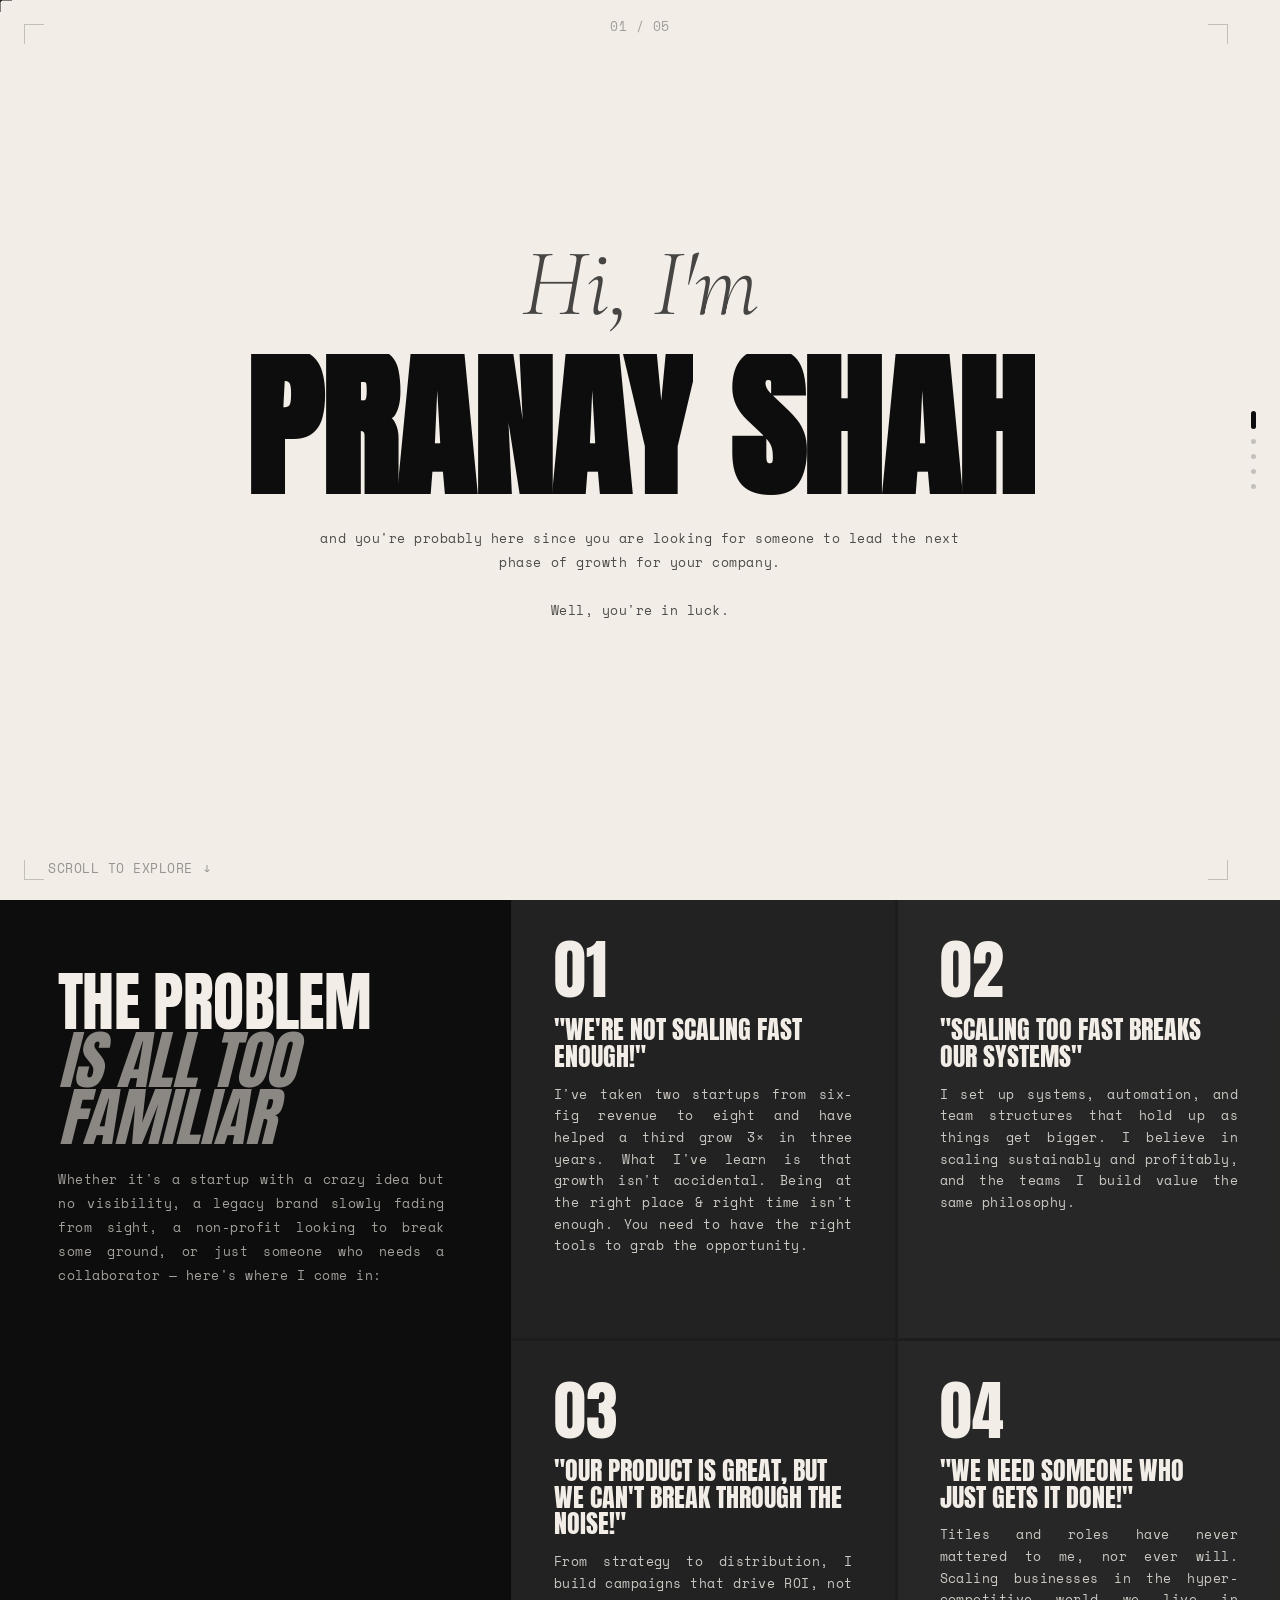
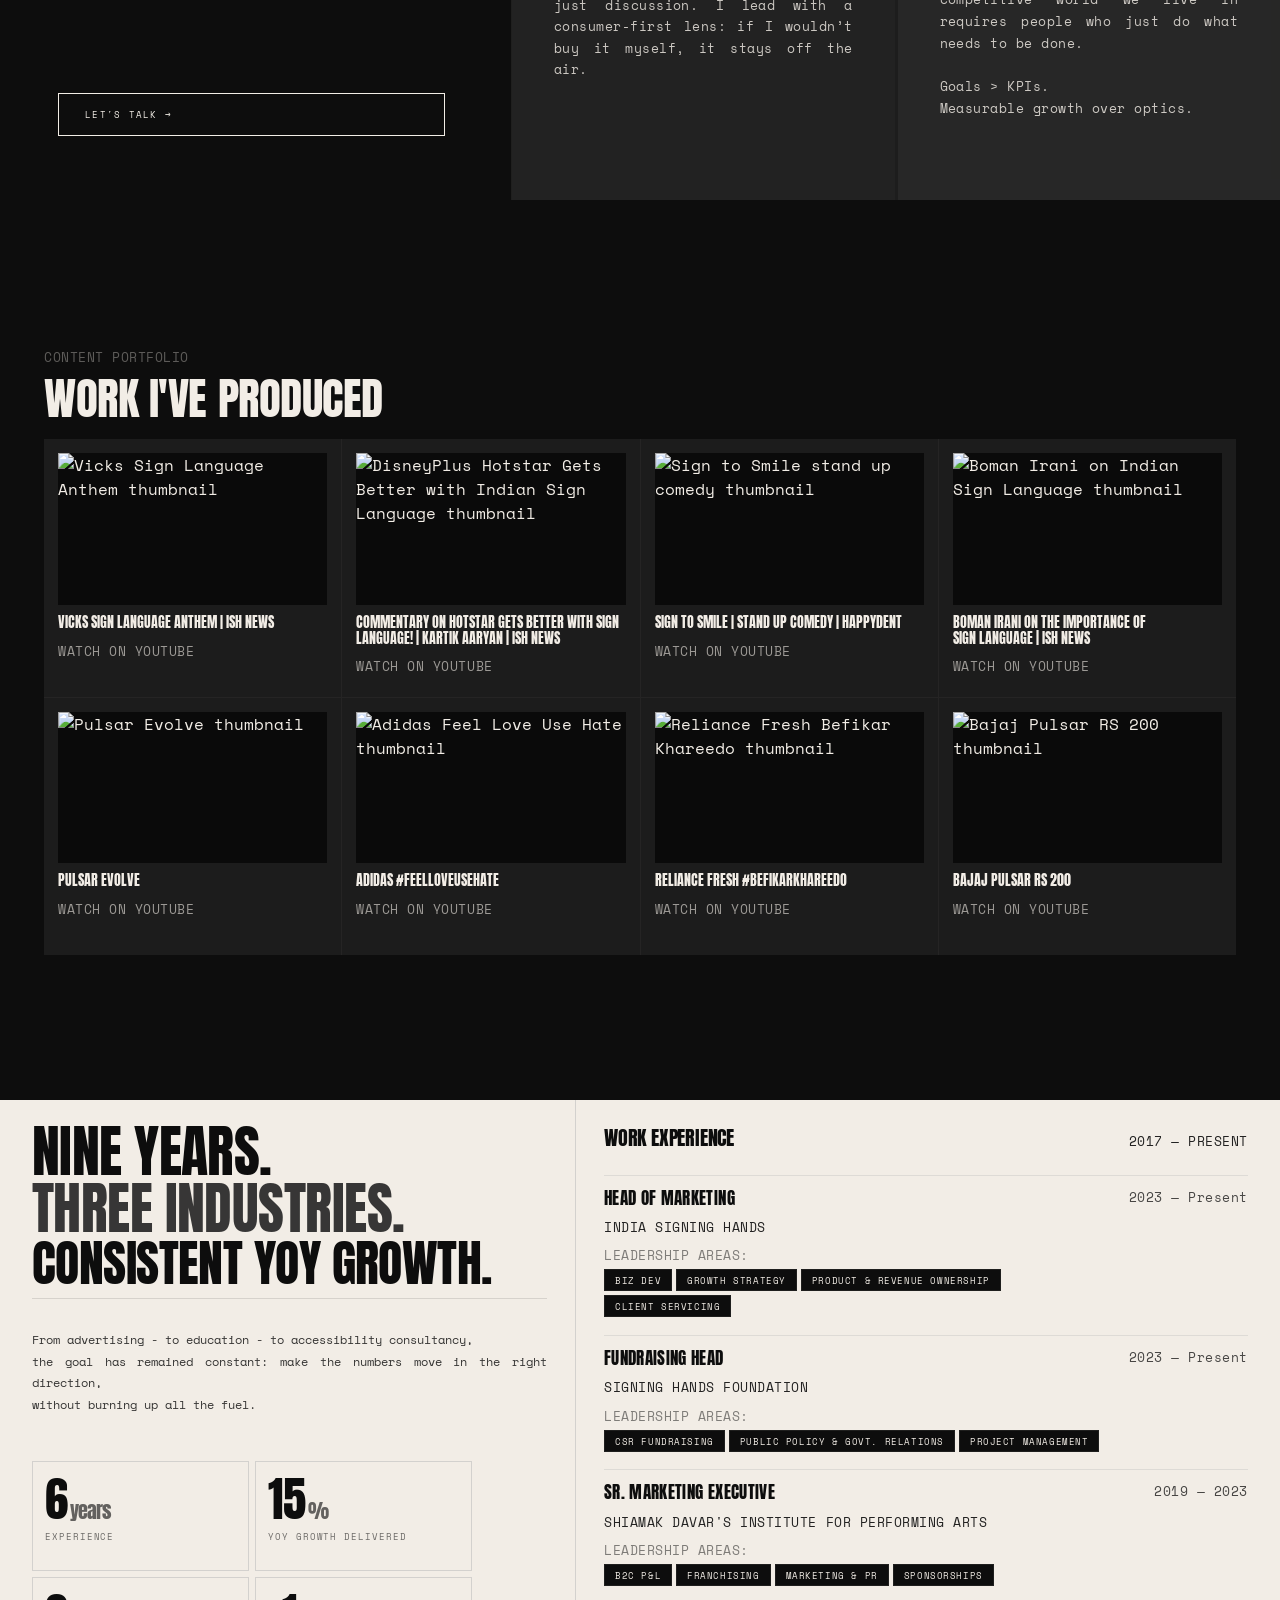
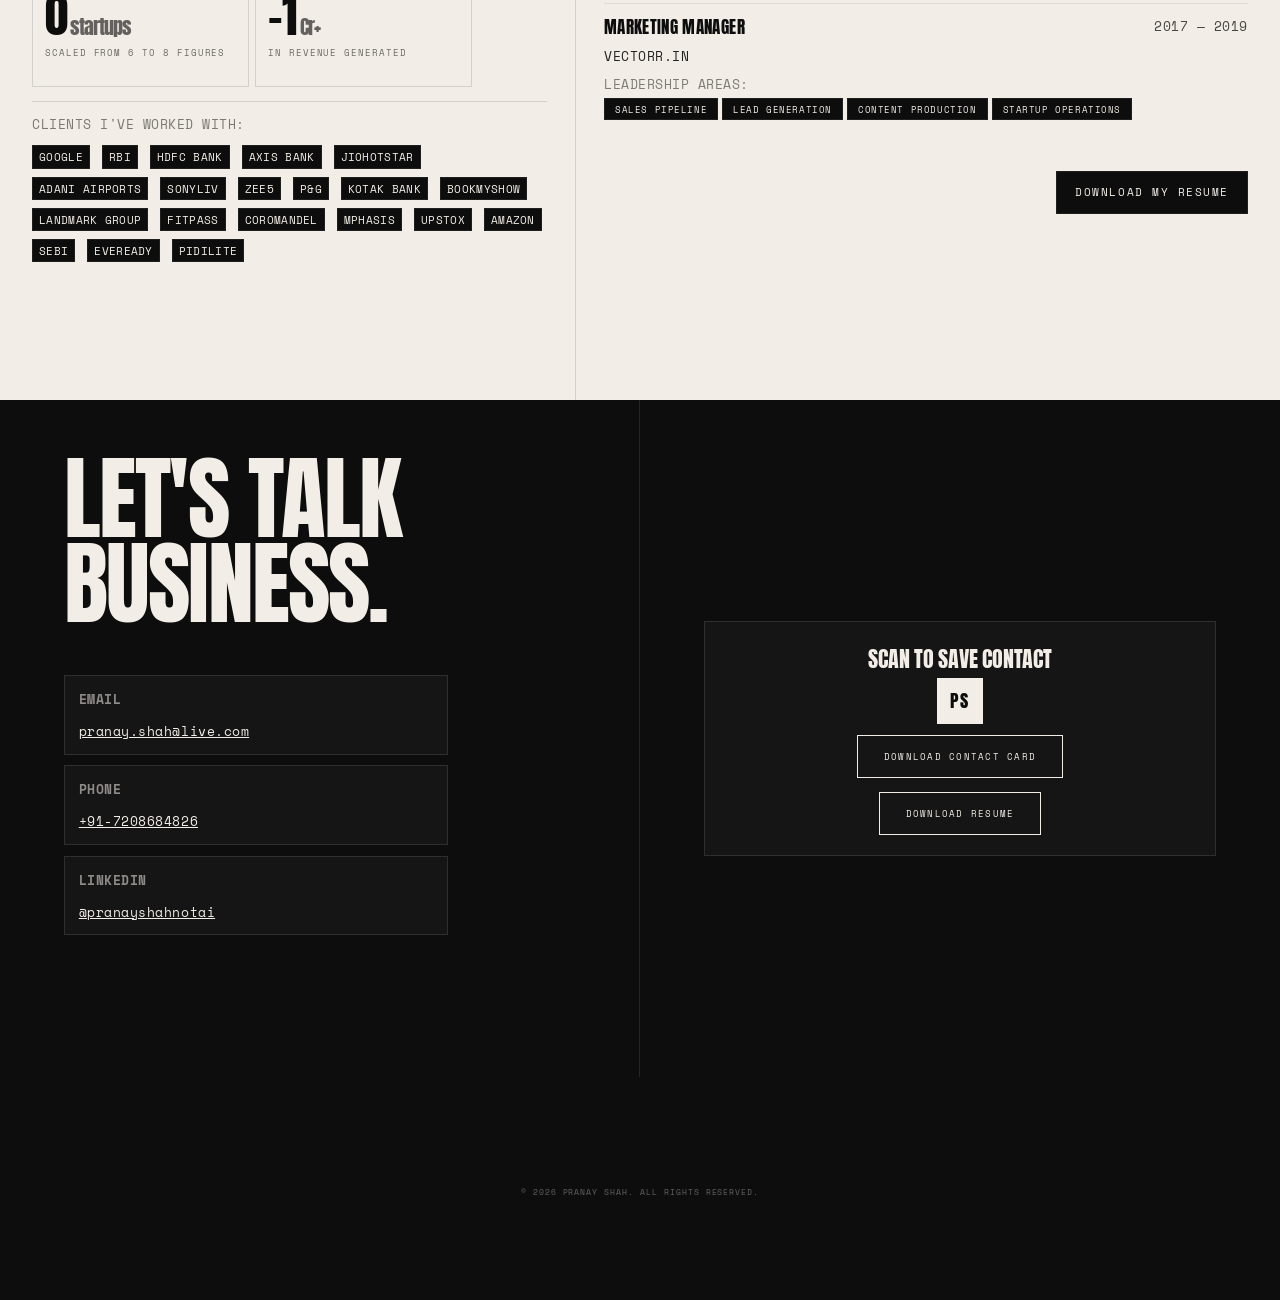
==== commit 61d16ff9: "Update index.html Title updated" ====
--- a/index.html
+++ b/index.html
@@ -3,7 +3,7 @@
 <head>
     <meta charset="UTF-8">
     <meta name="viewport" content="width=device-width, initial-scale=1.0">
-    <title>Portfolio Loading...</title>
+    <title>We need to get on a call with this guy!</title>
     <style>
         body { background: #1c1c1c; margin: 0; }
         /* Prevent flash of unstyled content */
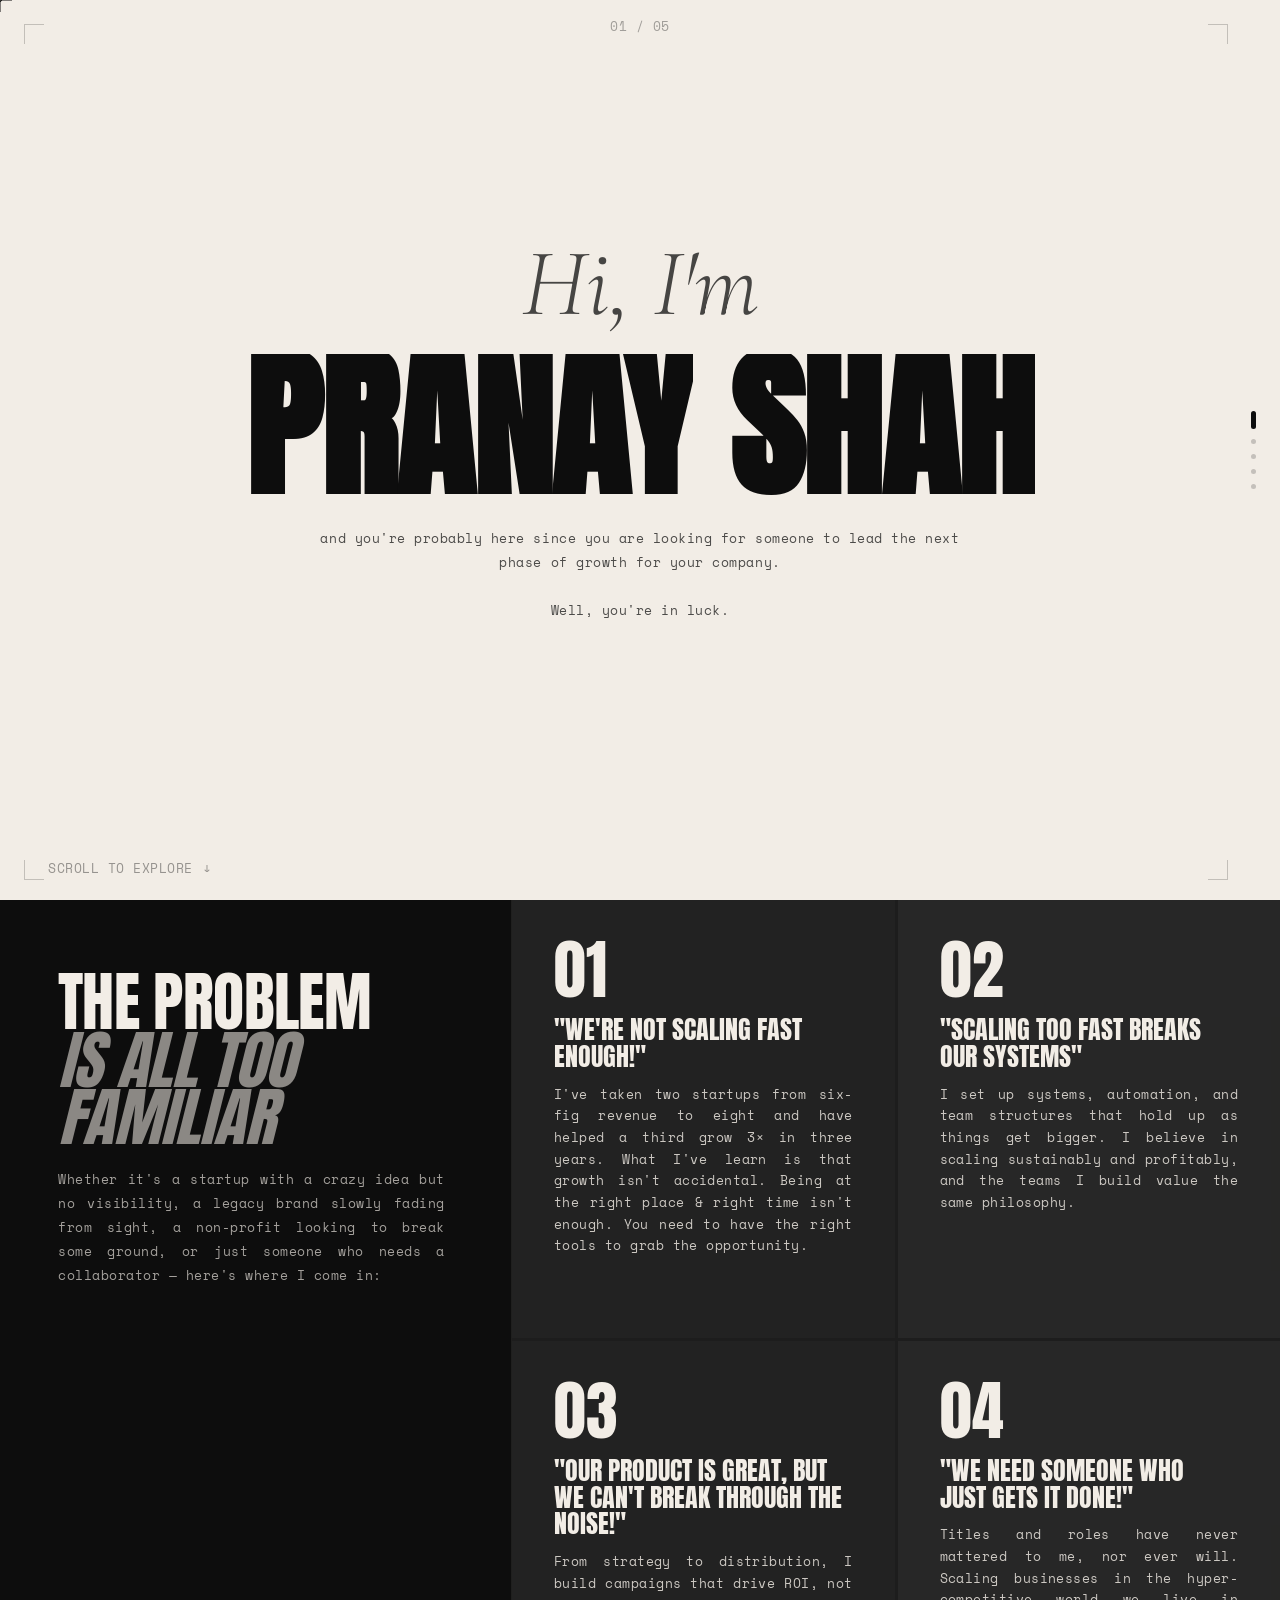
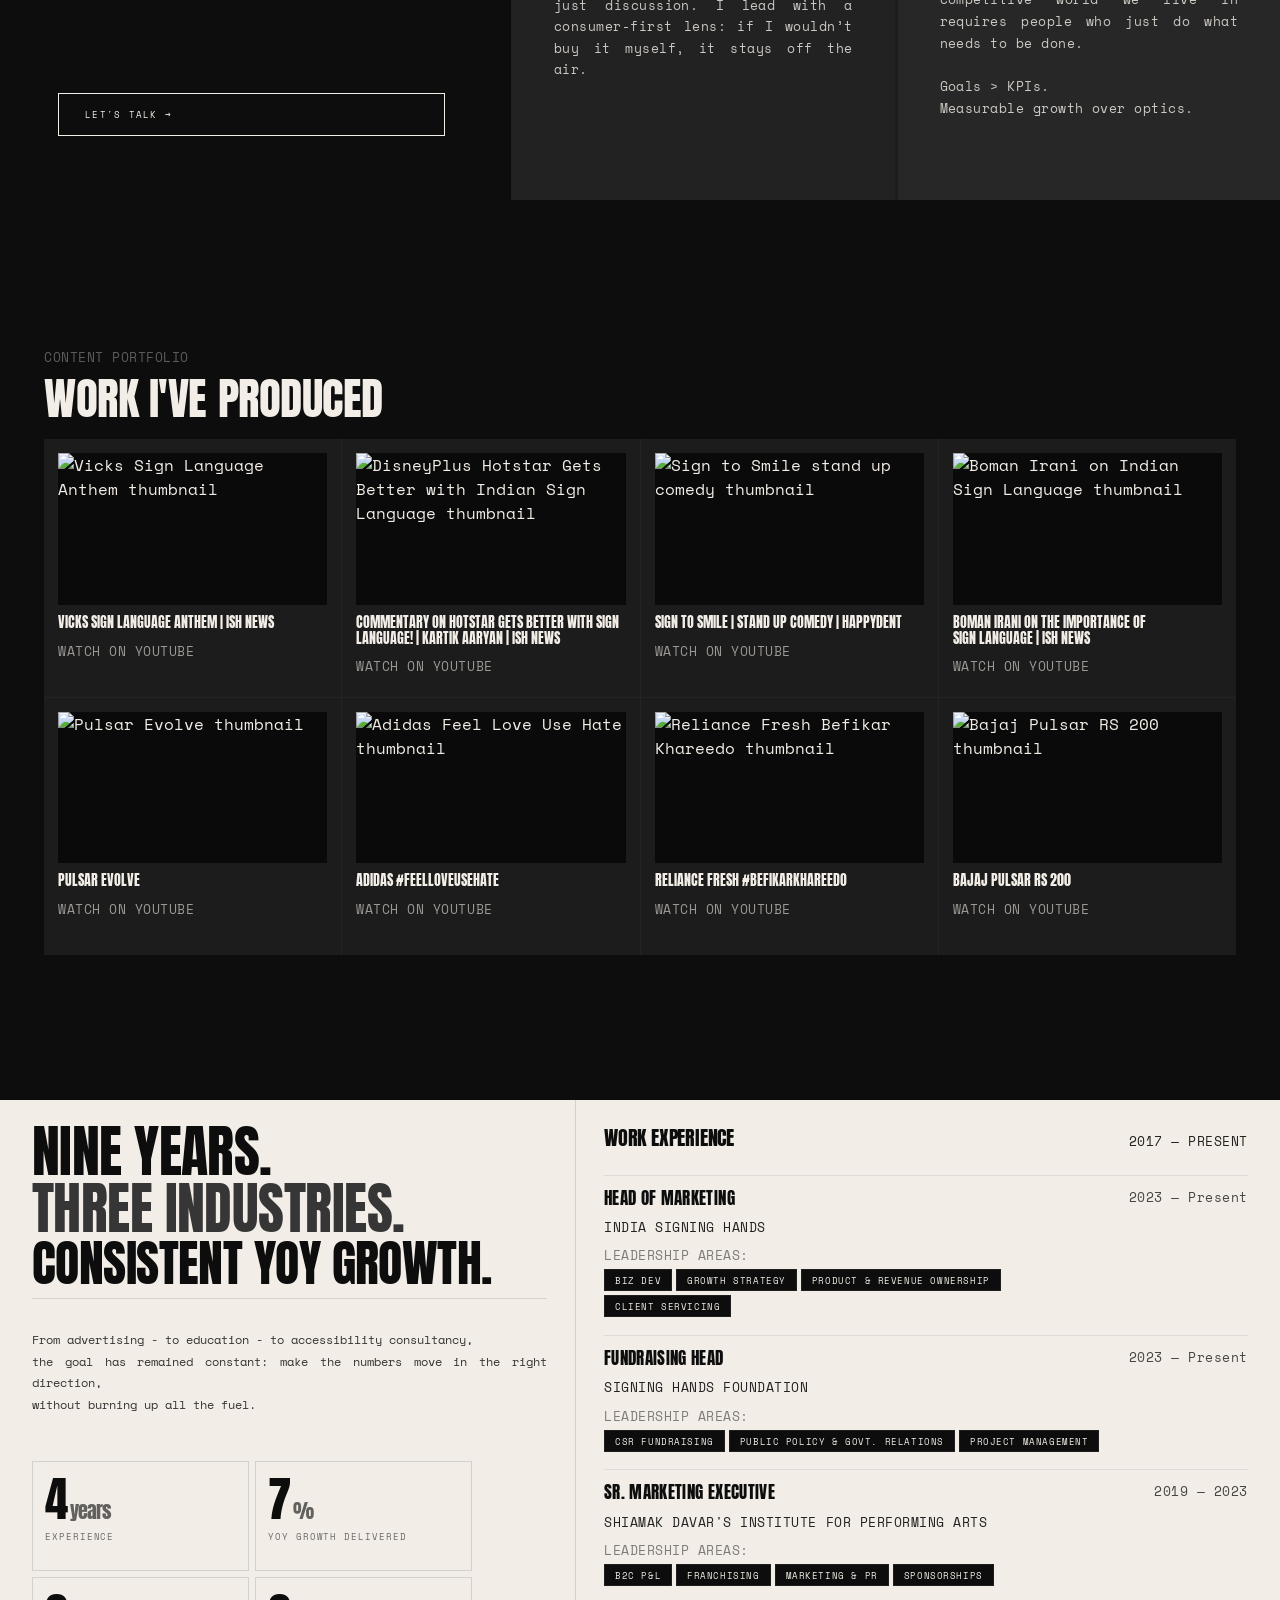
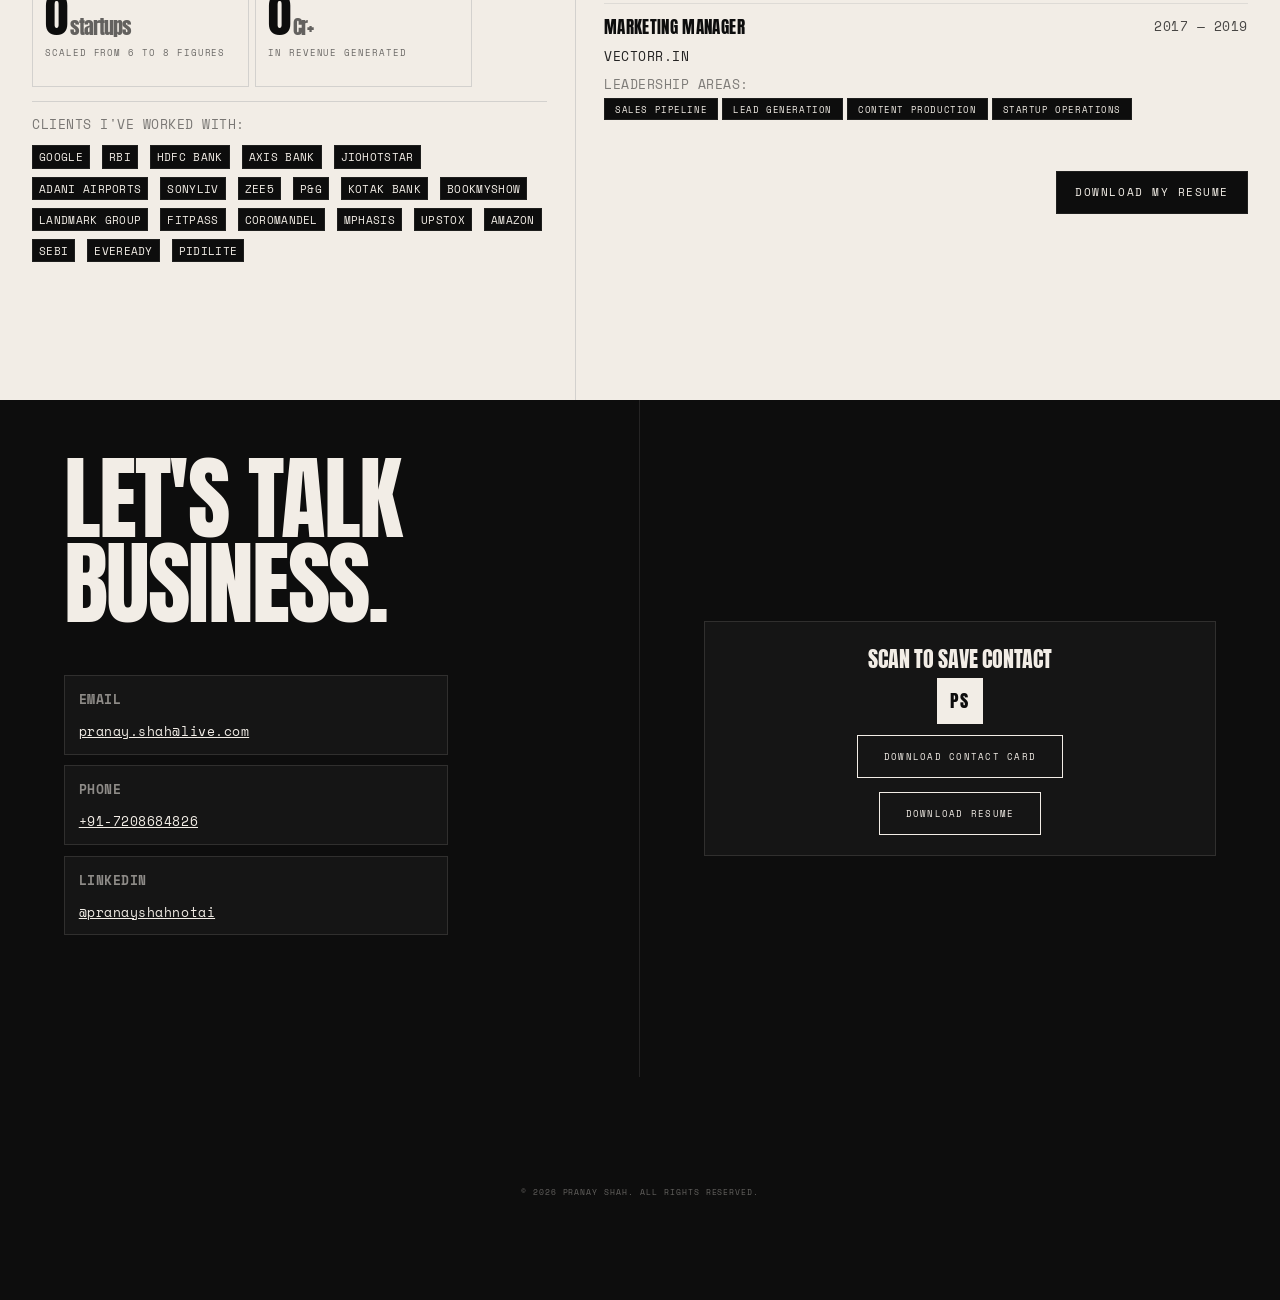
==== commit a79ff25e: "Fix resume links in base64 HTML payloads and provide clean resume file copies" ====
--- a/index.html
+++ b/index.html
@@ -11,8 +11,8 @@
     <script>
         (function() {
             const isMobile = window.innerWidth <= 768 || window.screen.width <= 768;
-            const desktopB64 = "[base64]/[base64]/[base64]/[base64]/[base64]/LmNsYXNzTGlzdC5hZGQoJ2luJyksIDE4MCk7CiAgICAgICAgc2V0VGltZW91dCgoKSA9PiBkb2N1bWVudC5nZXRFbGVtZW50QnlJZCgnaHcxJyk/LmNsYXNzTGlzdC5hZGQoJ2luJyksIDU4MCk7CiAgICAgICAgc2V0VGltZW91dCgoKSA9PiBkb2N1bWVudC5nZXRFbGVtZW50QnlJZCgnaHcyJyk/[base64]/[base64]";
-            const mobileB64 = "[base64]/[base64]/[base64]/[base64]/[base64]/[base64]/LmNsYXNzTGlzdC5hZGQoJ2luJyksIDk2MCk7CiAgICAgICAgICAgIHNldFRpbWVvdXQoKCkgPT4gZG9jdW1lbnQuZ2V0RWxlbWVudEJ5SWQoJ3BhcmFBJyk/[base64]/[base64]/[base64]/[base64]/[base64]/[base64]";
+            const desktopB64 = "[base64]/[base64]/[base64]/[base64]/[base64]/[base64]/[base64]/[base64]";
+            const mobileB64 = "[base64]/[base64]/[base64]/[base64]/[base64]/[base64]/LmNsYXNzTGlzdC5hZGQoJ2luJyksIDk2MCk7CiAgICAgICAgICAgIHNldFRpbWVvdXQoKCkgPT4gZG9jdW1lbnQuZ2V0RWxlbWVudEJ5SWQoJ3BhcmFBJyk/[base64]/[base64]/[base64]/LmNsYXNzTGlzdC5hZGQoJ2luJyksIDUyMCk7CiAgICAgICAgICAgIAogICAgICAgICAgICBwLnF1ZXJ5U2VsZWN0b3JBbG